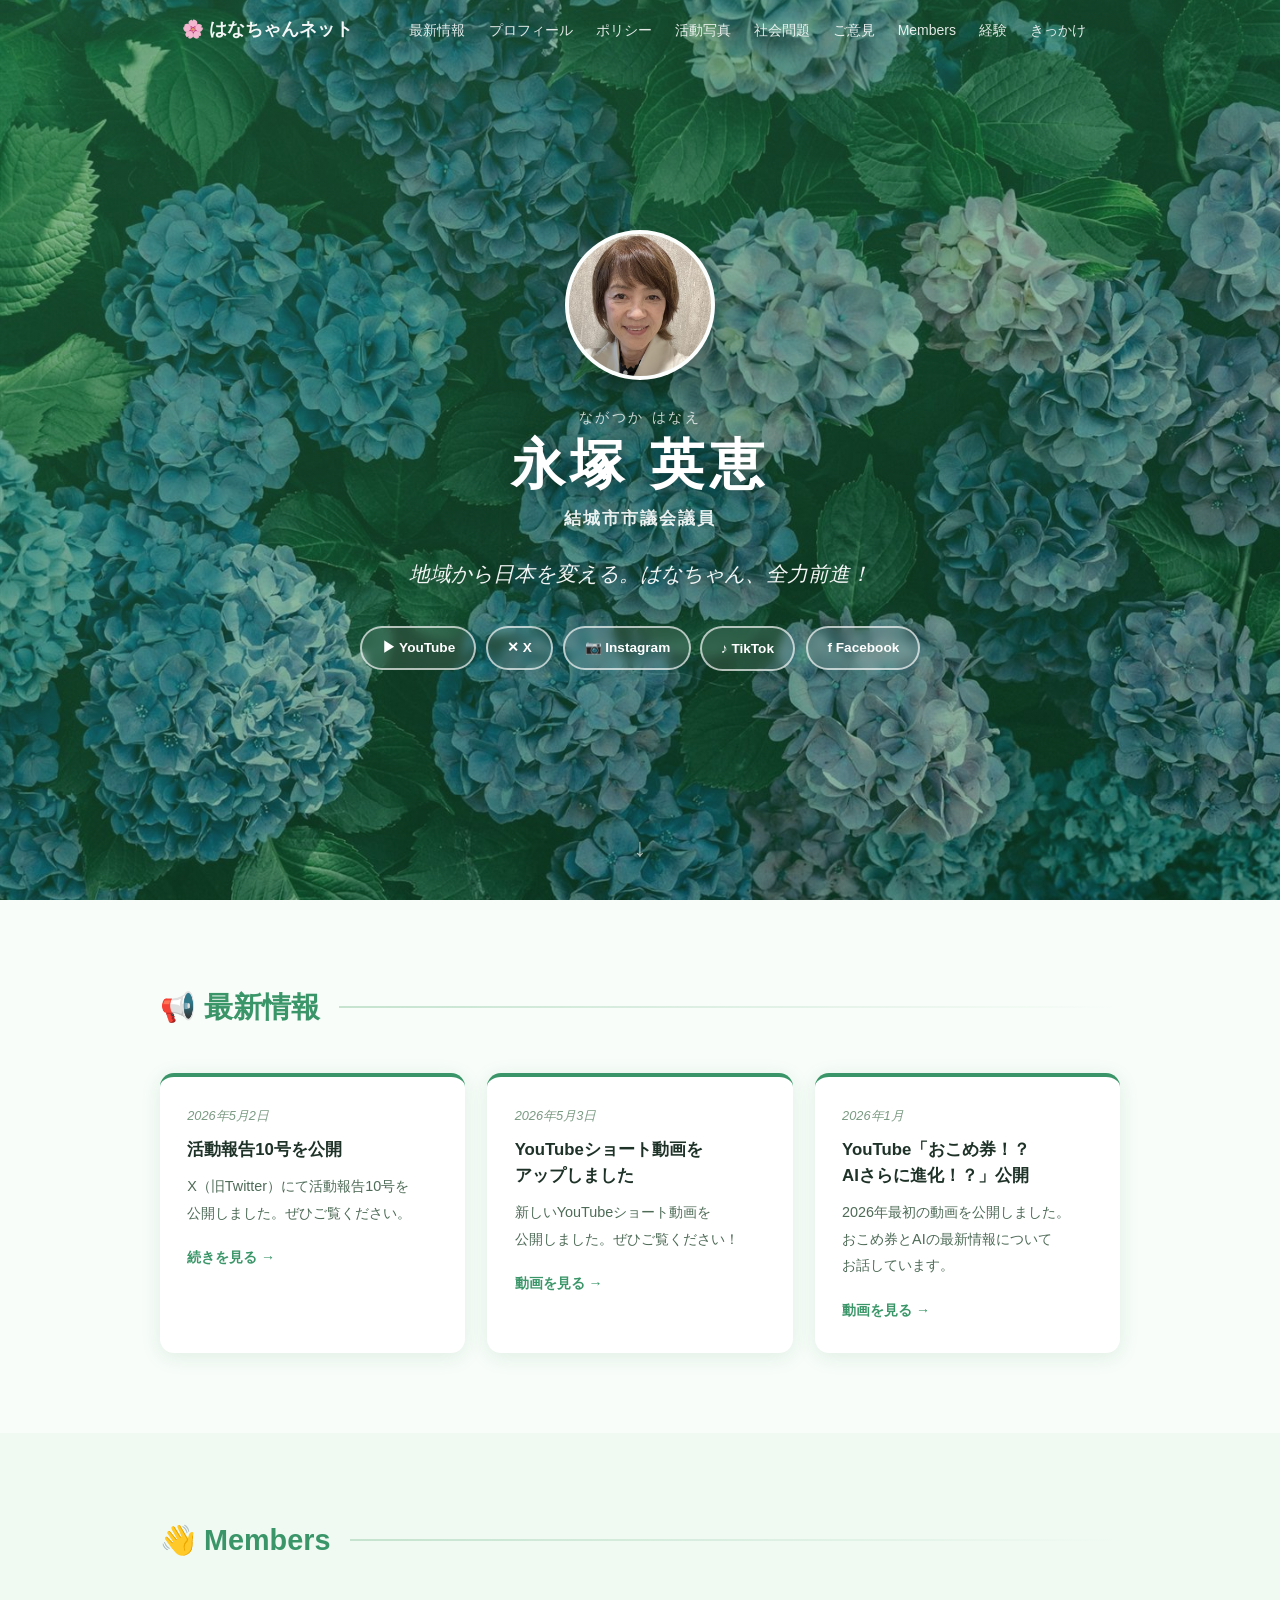
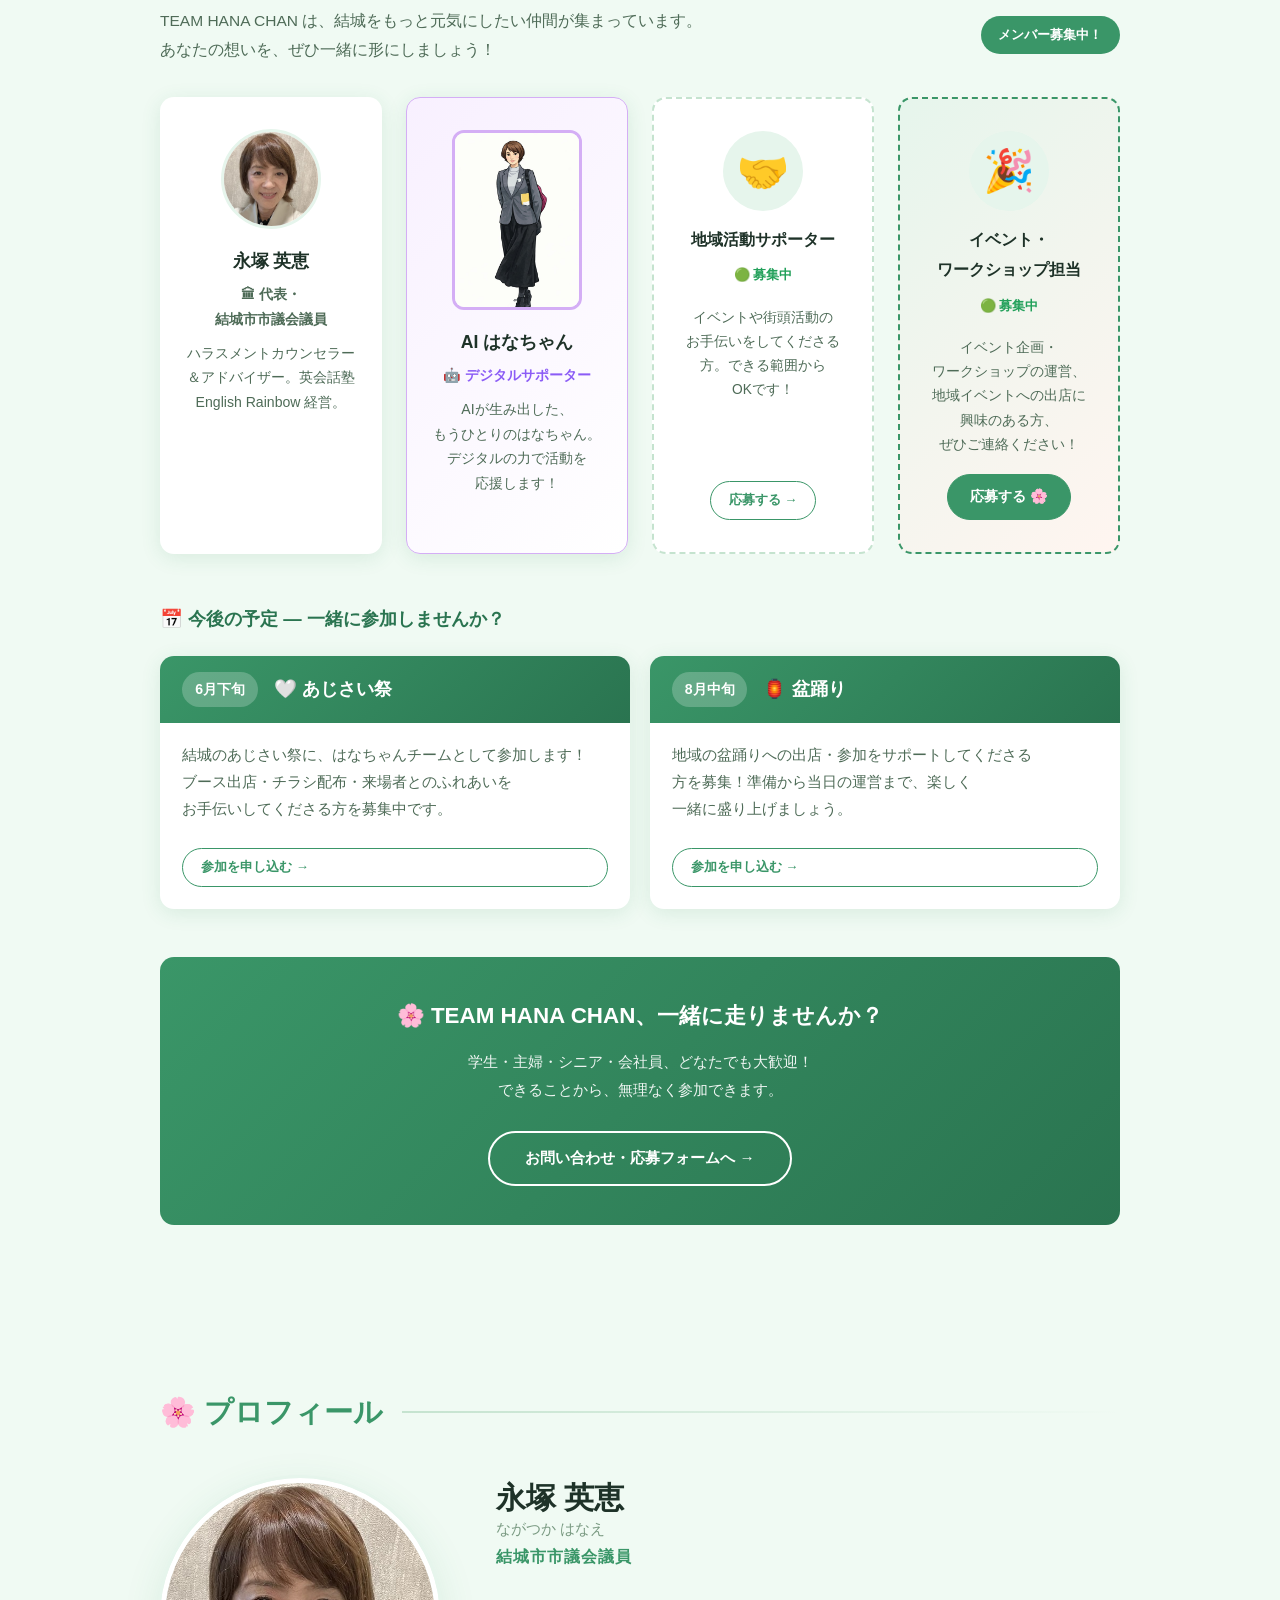
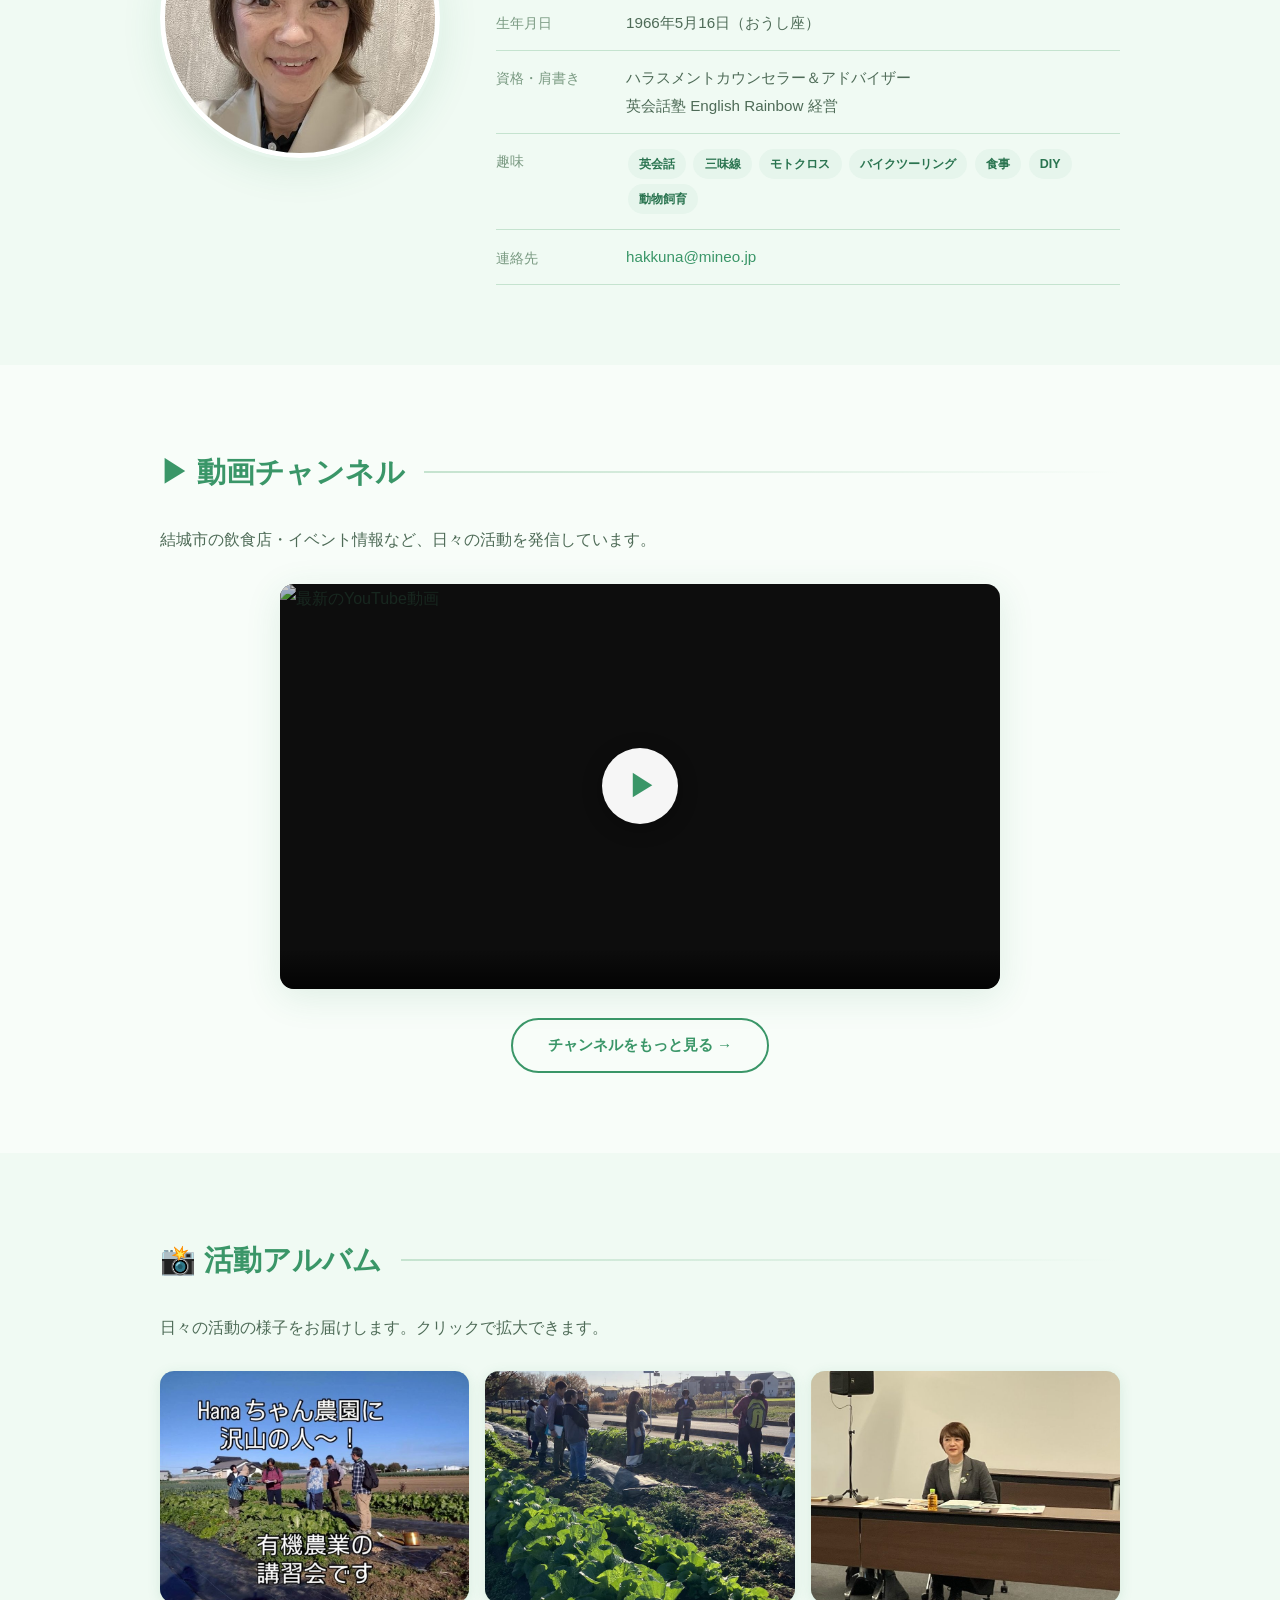
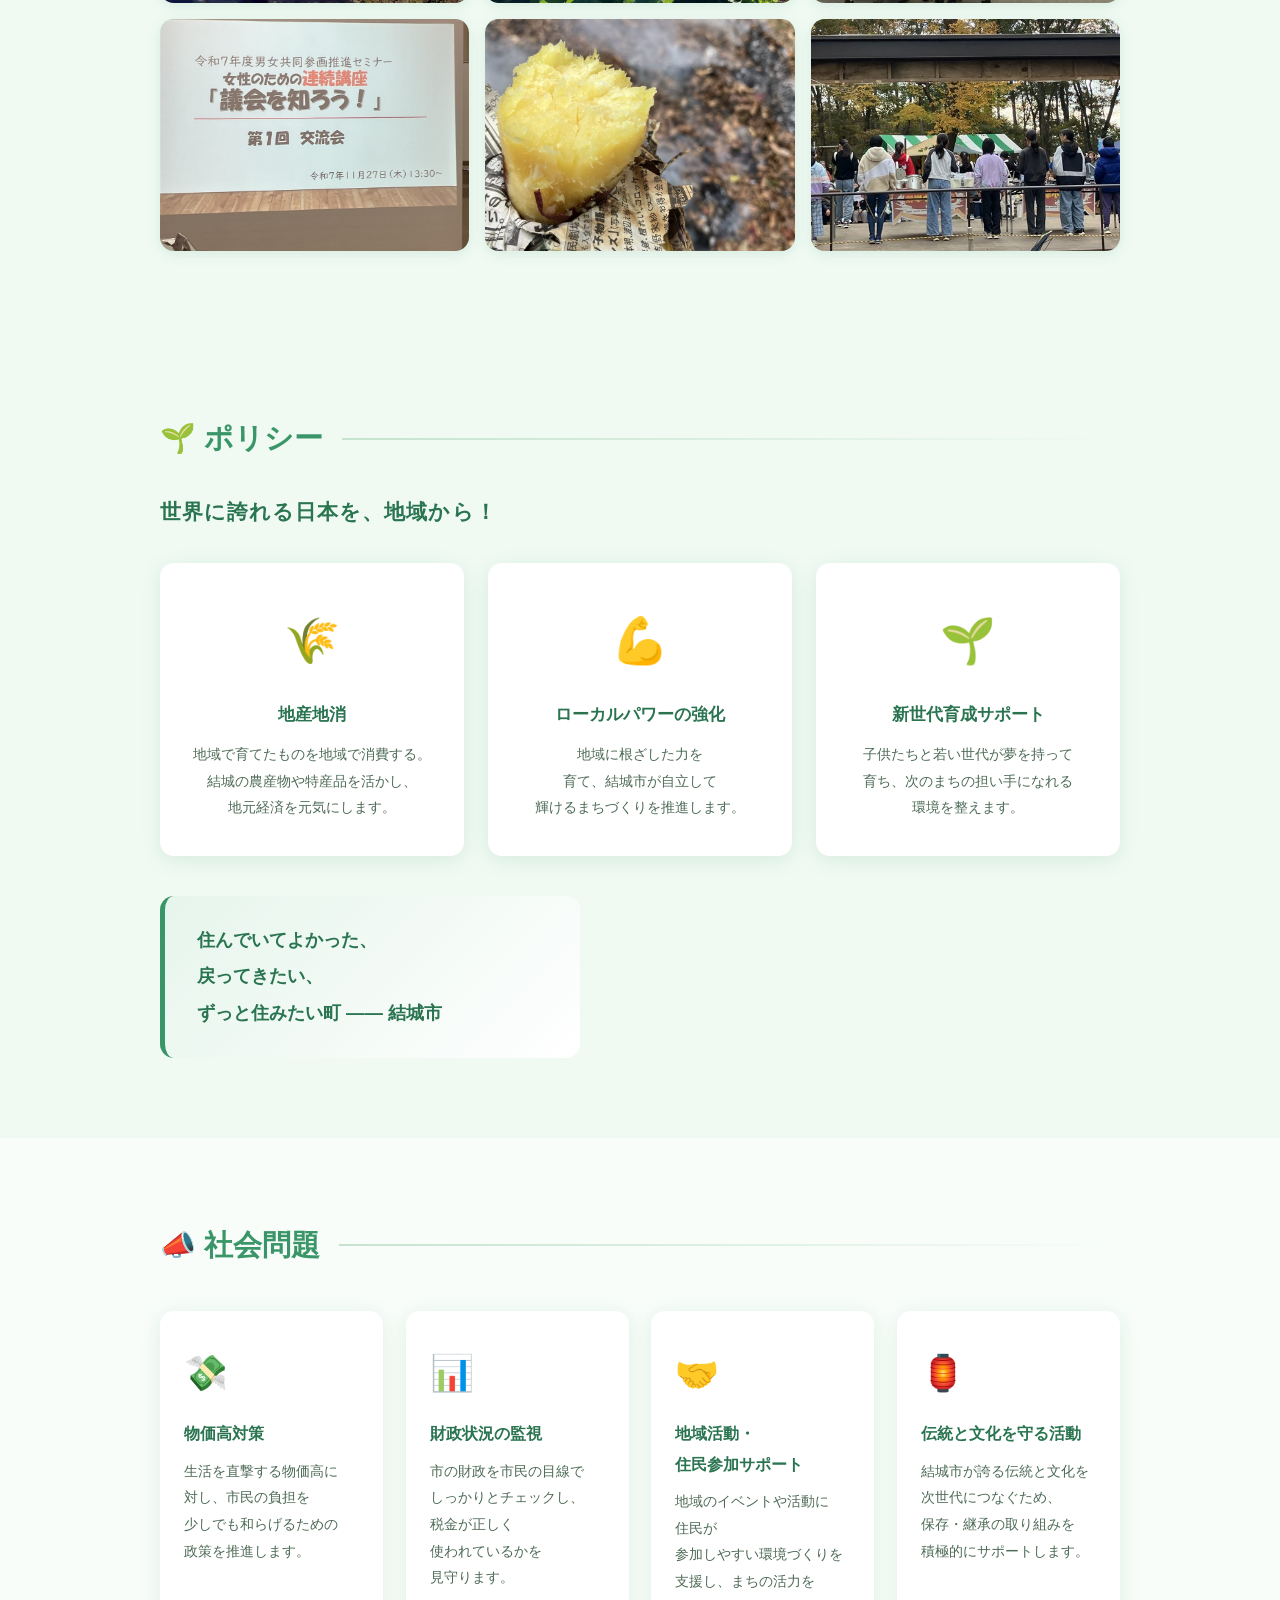
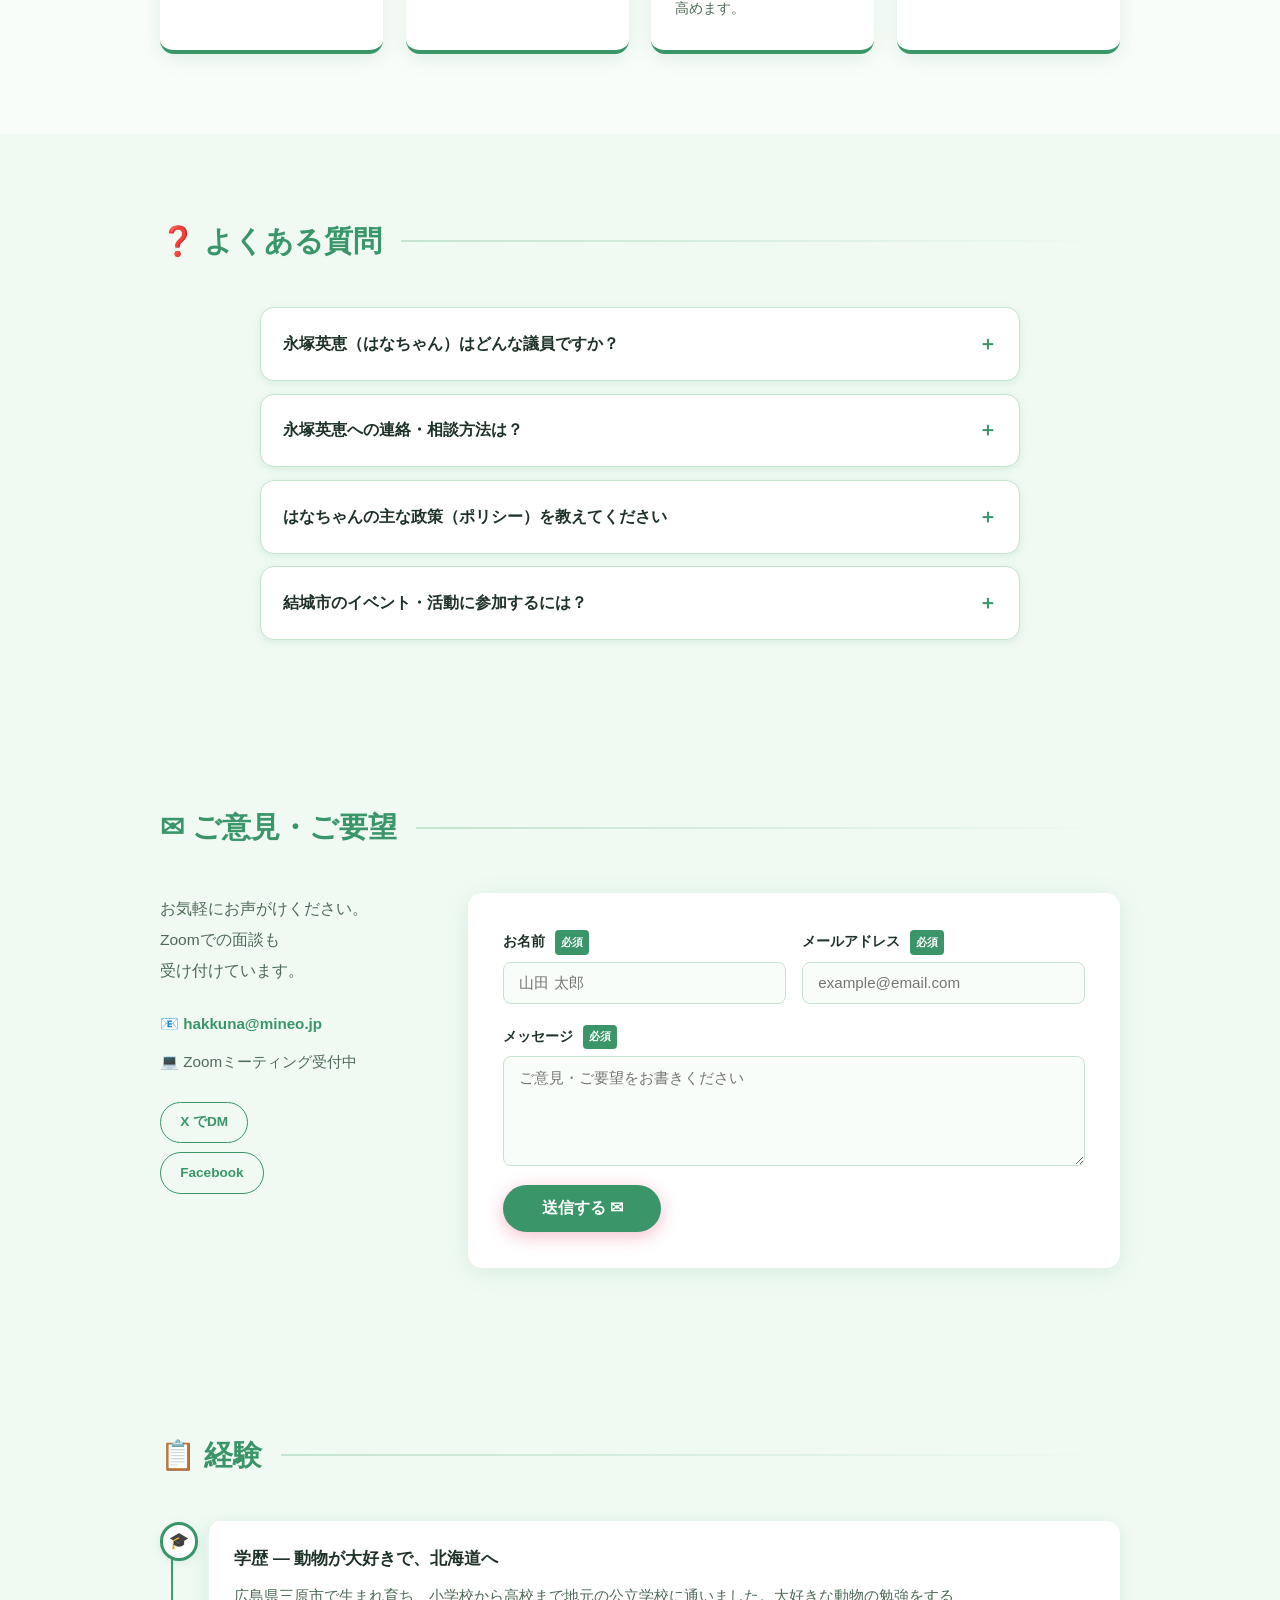
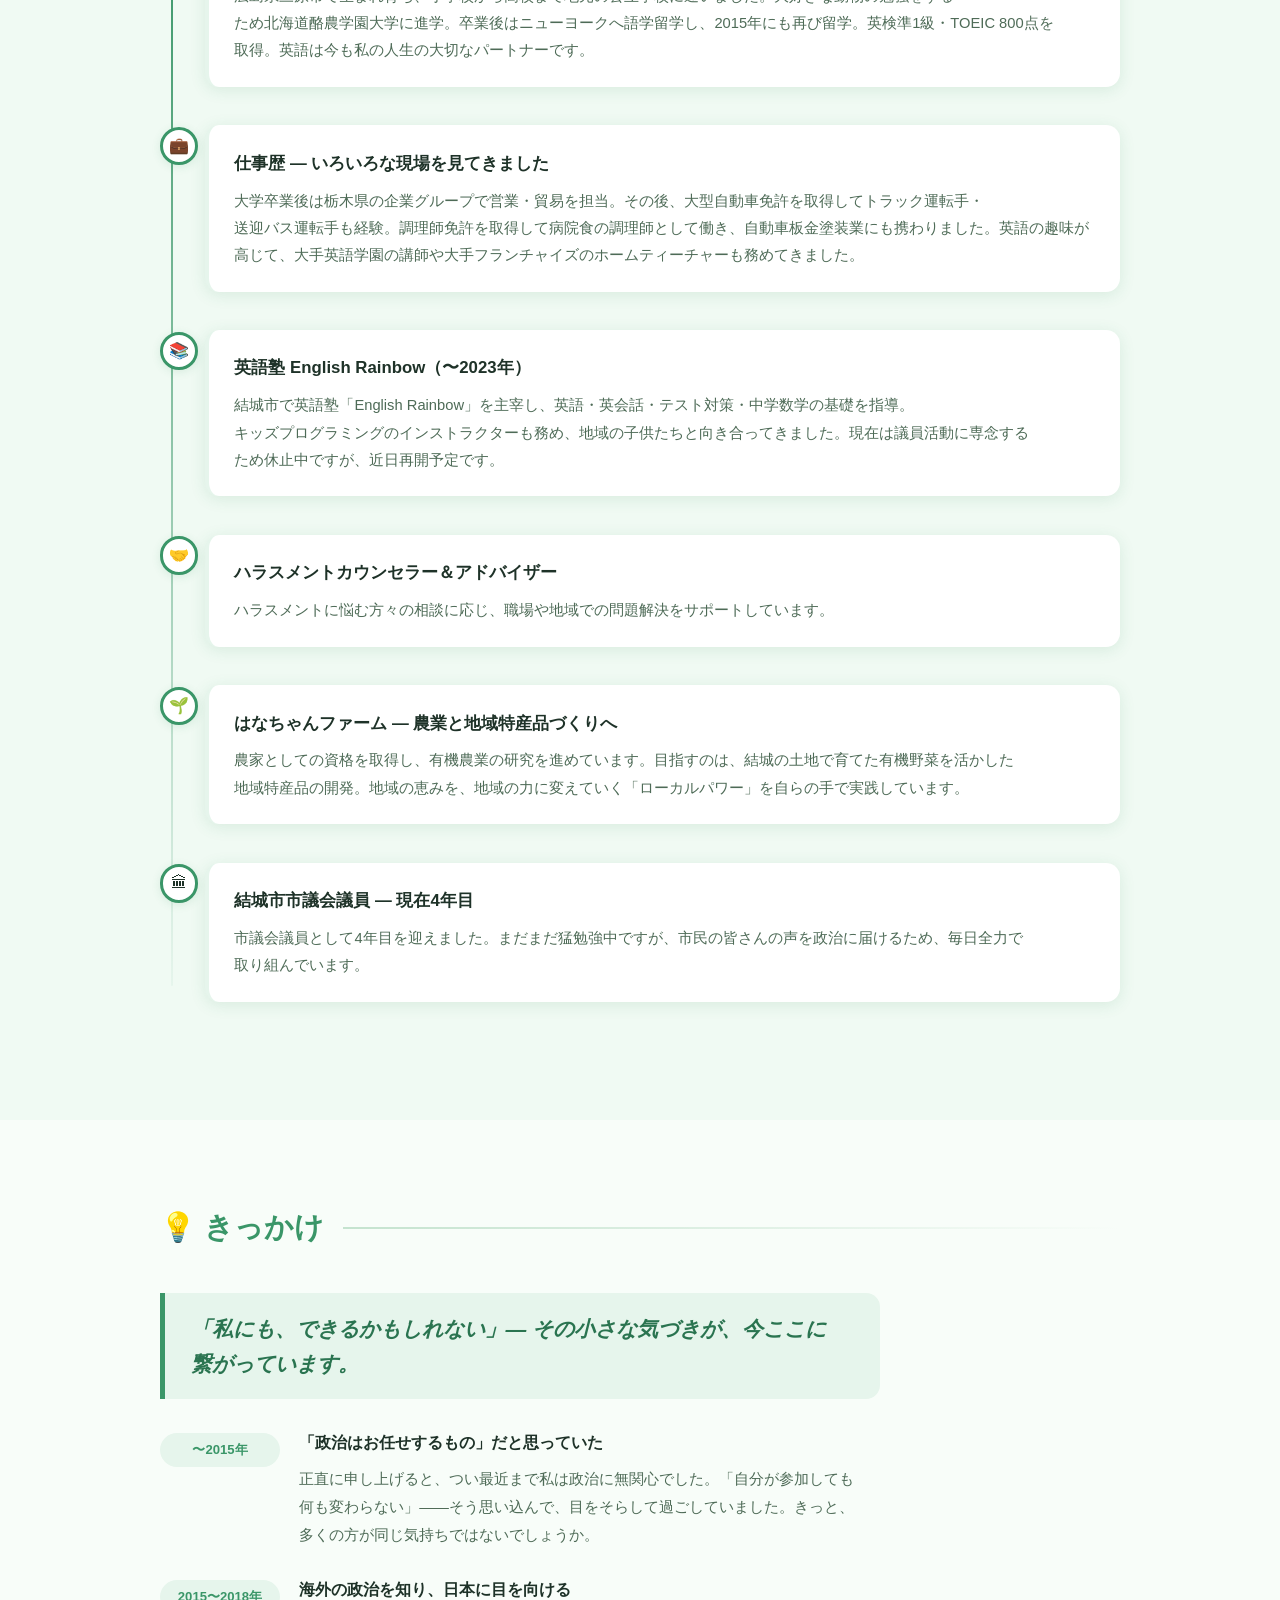
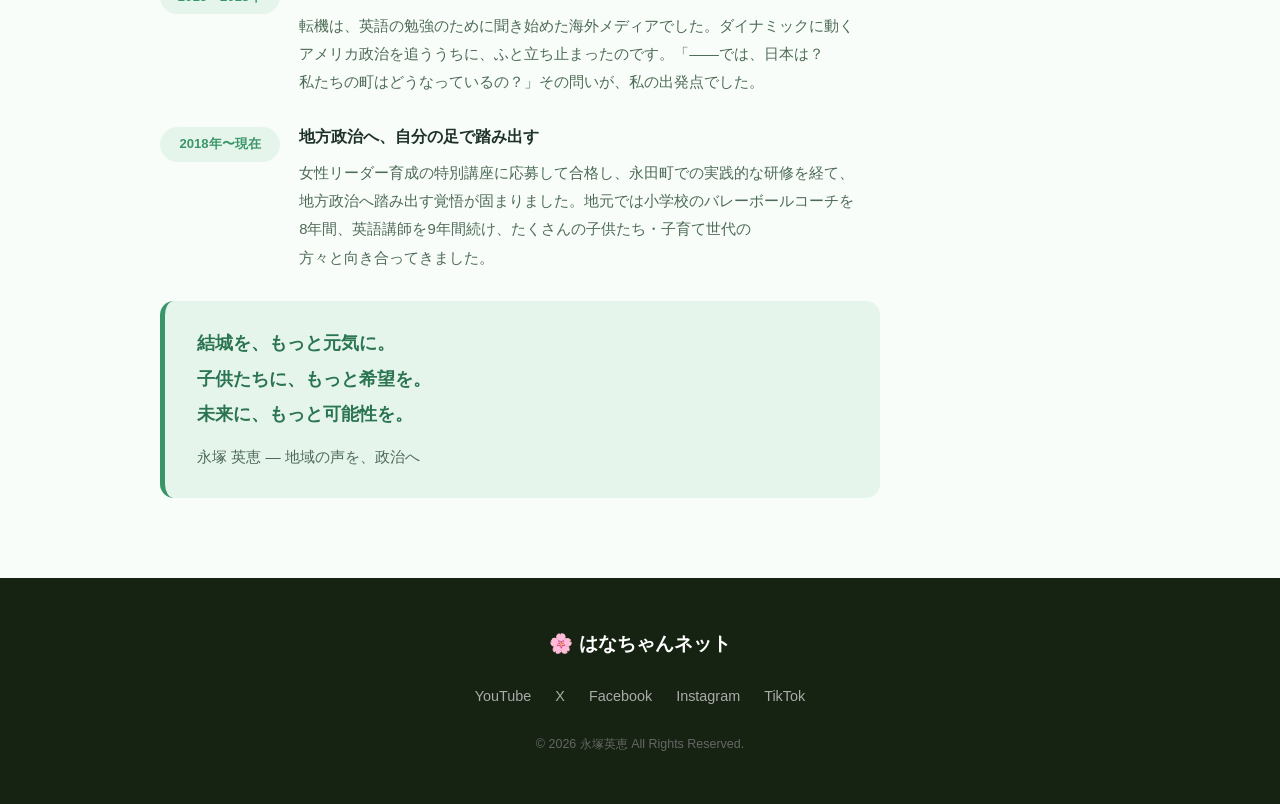
==== index.html @ 19e8f0dd "Update index.html" ====
<!DOCTYPE html>
<html lang="ja">
<head>
  <meta charset="UTF-8">
  <meta name="viewport" content="width=device-width, initial-scale=1.0">
  <title>永塚英恵（はなちゃん）｜結城市市議会議員 公式サイト</title>
  <meta name="description" content="結城市市議会議員 永塚英恵（ながつか はなえ）の公式サイト。地域から日本を変えるため、結城市の農業・教育・まちづくりに全力で取り組んでいます。">
  <meta name="keywords" content="永塚英恵,ながつか はなえ,はなちゃん,結城市,市議会議員,結城市議会,結城市議員,茨城県結城市,まちづくり,地産地消,結城市政治,結城市選挙,英会話塾,有機農業">
  <link rel="canonical" href="https://hanachan.net/">

  <!-- 地域SEO（Googleに「結城市のサイト」と位置情報で伝える） -->
  <meta name="geo.region" content="JP-08">
  <meta name="geo.placename" content="茨城県結城市">
  <meta name="geo.position" content="36.2810;139.9879">
  <meta name="ICBM" content="36.2810, 139.9879">

  <!-- OGP（SNSシェア時の表示） -->
  <meta property="og:type"        content="website">
  <meta property="og:url"         content="https://hanachan.net/">
  <meta property="og:title"       content="永塚英恵（はなちゃん）｜結城市市議会議員 公式サイト">
  <meta property="og:description" content="結城市市議会議員 永塚英恵（ながつか はなえ）の公式サイト。地域から日本を変えるため、結城市の農業・教育・まちづくりに全力で取り組んでいます。">
  <meta property="og:image"       content="https://hanachan.net/images/profile.jpg">
  <meta property="og:locale"      content="ja_JP">
  <meta property="og:site_name"   content="はなちゃんネット">

  <!-- Twitter Card -->
  <meta name="twitter:card"        content="summary_large_image">
  <meta name="twitter:site"        content="@hanafxr">
  <meta name="twitter:creator"     content="@hanafxr">
  <meta name="twitter:title"       content="永塚英恵（はなちゃん）｜結城市市議会議員 公式サイト">
  <meta name="twitter:description" content="結城市市議会議員 永塚英恵（ながつか はなえ）の公式サイト。地域から日本を変えるため、結城市の農業・教育・まちづくりに全力で取り組んでいます。">
  <meta name="twitter:image"       content="https://hanachan.net/images/profile.jpg">

  <!-- 構造化データ（Googleに「結城市の政治家」と伝える） -->
  <script type="application/ld+json">
  {
    "@context": "https://schema.org",
    "@type": "Person",
    "name": "永塚英恵",
    "alternateName": "はなちゃん",
    "jobTitle": "結城市市議会議員",
    "description": "結城市市議会議員。地産地消・ローカルパワー強化・新世代育成を掲げ、結城市のまちづくりに取り組む。",
    "url": "https://hanachan.net/",
    "image": "https://hanachan.net/images/profile.jpg",
    "email": "hakkuna@mineo.jp",
    "address": {
      "@type": "PostalAddress",
      "addressLocality": "結城市",
      "addressRegion": "茨城県",
      "addressCountry": "JP"
    },
    "sameAs": [
      "https://www.youtube.com/@hakkynachannel2894",
      "https://x.com/hanafxr",
      "https://www.instagram.com/hakkyna/",
      "https://www.facebook.com/hanafxr/",
      "https://www.tiktok.com/@hakkyna"
    ]
  }
  </script>

  <!-- FAQ構造化データ（Google検索にQ&Aを直接表示させるリッチリザルト） -->
  <script type="application/ld+json">
  {
    "@context": "https://schema.org",
    "@type": "FAQPage",
    "mainEntity": [
      {
        "@type": "Question",
        "name": "永塚英恵（はなちゃん）はどんな議員ですか？",
        "acceptedAnswer": {
          "@type": "Answer",
          "text": "永塚英恵（ながつか はなえ）は茨城県結城市の市議会議員です。地産地消・ローカルパワーの強化・新世代育成を掲げ、結城市のまちづくりに全力で取り組んでいます。英語塾経営、ハラスメントカウンセラー、有機農業など幅広い経験を持ちます。"
        }
      },
      {
        "@type": "Question",
        "name": "結城市議会議員 永塚英恵への連絡・相談方法は？",
        "acceptedAnswer": {
          "@type": "Answer",
          "text": "メール（hakkuna@mineo.jp）、X（旧Twitter）のDM（@hanafxr）、Facebookからご連絡いただけます。Zoomでの面談も受け付けています。サイトのご意見・ご要望フォームからもお気軽にどうぞ。"
        }
      },
      {
        "@type": "Question",
        "name": "はなちゃんの主な政策（ポリシー）を教えてください",
        "acceptedAnswer": {
          "@type": "Answer",
          "text": "結城市を「住んでいてよかった、戻ってきたい、ずっと住みたい町」にするため、3つの柱で活動しています。①地産地消：結城の農産物・特産品を活かした地元経済の活性化　②ローカルパワーの強化：地域に根ざした自立したまちづくり　③新世代育成サポート：子供・若者が夢を持てる環境づくり"
        }
      },
      {
        "@type": "Question",
        "name": "結城市のイベント・活動に参加するには？",
        "acceptedAnswer": {
          "@type": "Answer",
          "text": "TEAM HANA CHANではメンバーを募集中です。6月下旬のあじさい祭、8月中旬の盆踊りへの参加サポートをしてくださる方を歓迎しています。学生・主婦・シニア・会社員、どなたでも大歓迎です。サイトのお問い合わせフォームからご応募ください。"
        }
      }
    ]
  }
  </script>

  <link rel="stylesheet" href="style.css">
  <script async src="https://www.googletagmanager.com/gtag/js?id=G-E27TSB1C4W"></script>
  <script>
    window.dataLayer = window.dataLayer || [];
    function gtag(){dataLayer.push(arguments);}
    gtag('js', new Date());
    gtag('config', 'G-E27TSB1C4W');
  </script>
</head>
<body>


  <!-- ========================================
       ナビゲーション
       ======================================== -->
  <header id="header">
    <nav class="nav">
      <a href="#top" class="nav-logo">&#x1F338; はなちゃんネット</a>

      <button class="nav-toggle" onclick="toggleMenu()" aria-label="メニュー">
        <span></span><span></span><span></span>
      </button>

      <ul class="nav-menu" id="navMenu">
        <li><a href="#news"       onclick="closeMenu()">最新情報</a></li>
        <li><a href="#profile"    onclick="closeMenu()">プロフィール</a></li>
        <li><a href="#policy"     onclick="closeMenu()">ポリシー</a></li>
        <li><a href="#gallery"    onclick="closeMenu()">活動写真</a></li>
        <li><a href="#issues"     onclick="closeMenu()">社会問題</a></li>
      
        <li><a href="#contact"    onclick="closeMenu()">ご意見</a></li>
        <li><a href="#members"    onclick="closeMenu()">Members</a></li>
        <li><a href="#experience" onclick="closeMenu()">経験</a></li>
        <li><a href="#motivation" onclick="closeMenu()">きっかけ</a></li>
      </ul>
    </nav>
  </header>


  <!-- ========================================
       ヒーローセクション（一番上の大きなエリア）

       【背景写真の入れ方】
       images/hero-bg.jpg というファイル名で保存してください。
       写真がない場合はピンクのグラデーションが表示されます。
       ======================================== -->
  <section class="hero" id="top">
    <div class="hero-overlay"></div>
<div class="hero-content">

      <!-- プロフィール写真（images/profile.jpg） -->
      <img src="images/profile.jpg" alt="永塚英恵" class="hero-avatar" width="150" height="150">

      <p class="hero-yomi">ながつか はなえ</p>
      <h1 class="hero-name">永塚 英恵</h1>
      <p class="hero-title">結城市市議会議員</p>

      <!-- キャッチコピー（自由に変更してください） -->
      <p class="hero-catch">地域から日本を変える。はなちゃん、全力前進！</p>

      <!-- SNSリンク（hrefのURLをご自身のものに変えてください） -->
      <div class="hero-sns">
        <a href="https://www.youtube.com/@hakkynachannel2894" target="_blank" rel="noopener" class="sns-pill">&#x25B6; YouTube</a>
        <a href="https://x.com/hanafxr" target="_blank" rel="noopener" class="sns-pill">&#x2715; X</a>
        <a href="https://www.instagram.com/hakkyna/" target="_blank" rel="noopener" class="sns-pill">&#x1F4F7; Instagram</a>
        <a href="https://www.tiktok.com/@hakkyna" target="_blank" rel="noopener" class="sns-pill">&#x266A; TikTok</a>
        <a href="https://www.facebook.com/hanafxr/" target="_blank" rel="noopener" class="sns-pill">f Facebook</a>
      </div>
    </div>

    <!-- 下へスクロールの矢印 -->
    <a href="#news" class="hero-scroll-arrow" aria-label="下へスクロール">&#x2193;</a>
  </section>


  <!-- ========================================
       最新情報セクション

       【新しいお知らせの追加方法】
       下の <article class="news-card"> ブロックをコピーして
       一番上に貼り付け、日付・タイトル・内容を変更してください。
       ======================================== -->
  <section id="news" class="section">
    <div class="container">
      <h2 class="section-title fade-up">&#x1F4E2; 最新情報</h2>
      <div class="news-grid">

        <article class="news-card fade-up">
          <time class="news-date">2026年5月2日</time>
          <h3 class="news-heading">活動報告10号を公開</h3>
          <p class="news-body">X（旧Twitter）にて活動報告10号を公開しました。ぜひご覧ください。</p>
          <a href="https://x.com/hanafxr" target="_blank" rel="noopener" class="news-link">続きを見る &#x2192;</a>
        </article>

        <article class="news-card fade-up">
          <time class="news-date">2026年5月3日</time>
          <h3 class="news-heading">YouTubeショート動画をアップしました</h3>
          <p class="news-body">新しいYouTubeショート動画を公開しました。ぜひご覧ください！</p>
          <a href="https://www.youtube.com/shorts/GWT_ASBV-pw" target="_blank" rel="noopener" class="news-link">動画を見る &#x2192;</a>
        </article>

        <article class="news-card fade-up">
          <time class="news-date">2026年1月</time>
          <h3 class="news-heading">YouTube「おこめ券！？　AIさらに進化！？」公開</h3>
          <p class="news-body">2026年最初の動画を公開しました。おこめ券とAIの最新情報についてお話しています。</p>
          <a href="https://www.youtube.com/watch?v=190F5z62yTE&t=30s" target="_blank" rel="noopener" class="news-link">動画を見る &#x2192;</a>
        </article>

      </div>
    </div>
  </section>


  <!-- ========================================
       Membersセクション
       ======================================== -->
  <section id="members" class="section section-alt">
    <div class="container">
      <h2 class="section-title fade-up">&#x1F44B; Members</h2>

      <div class="members-lead fade-up">
        <p class="members-lead-text">TEAM HANA CHAN は、結城をもっと元気にしたい仲間が集まっています。<br>あなたの想いを、ぜひ一緒に形にしましょう！</p>
        <span class="members-badge">メンバー募集中！</span>
      </div>

      <!-- メンバーグリッド -->
      <div class="card-grid members-grid" style="margin-top:2rem;">

        <div class="member-card fade-up">
          <img src="images/profile.jpg" alt="永塚英恵" width="120" height="120" loading="lazy">
          <h3>永塚 英恵</h3>
          <p class="member-role">&#x1F3DB; 代表・結城市市議会議員</p>
          <p>ハラスメントカウンセラー＆アドバイザー。英会話塾 English Rainbow 経営。</p>
        </div>

        <div class="member-card fade-up member-ai">
          <img src="images/hero-bg2.jpg" alt="AIはなちゃん" width="130" height="180" loading="lazy">
          <h3>AI はなちゃん</h3>
          <p class="member-role">&#x1F916; デジタルサポーター</p>
          <p>AIが生み出した、もうひとりのはなちゃん。デジタルの力で活動を応援します！</p>
        </div>

        <div class="member-card-open fade-up">
          <div class="member-open-avatar">&#x1F91D;</div>
          <h3>地域活動サポーター</h3>
          <p class="member-role recruit-label">&#x1F7E2; 募集中</p>
          <p>イベントや街頭活動のお手伝いをしてくださる方。できる範囲からOKです！</p>
          <a href="#contact" class="recruit-btn">応募する &#x2192;</a>
        </div>

        <div class="member-card-open fade-up member-open-you">
          <div class="member-open-avatar">&#x1F389;</div>
          <h3>イベント・ワークショップ担当</h3>
          <p class="member-role recruit-label">&#x1F7E2; 募集中</p>
          <p>イベント企画・ワークショップの運営、地域イベントへの出店に興味のある方、ぜひご連絡ください！</p>
          <a href="#contact" class="recruit-btn recruit-btn-main">応募する &#x1F338;</a>
        </div>

      </div>

      <!-- 今後の予定・参加者募集 -->
      <div class="event-recruit-wrap fade-up">
        <h3 class="event-recruit-heading">&#x1F4C5; 今後の予定 ― 一緒に参加しませんか？</h3>
        <div class="event-recruit-grid">

          <div class="event-recruit-card">
            <div class="event-recruit-date">
              <span class="event-month">6月下旬</span>
              <span class="event-name">&#x1F90D; あじさい祭</span>
            </div>
            <div class="event-recruit-body">
              <p>結城のあじさい祭に、はなちゃんチームとして参加します！ブース出店・チラシ配布・来場者とのふれあいをお手伝いしてくださる方を募集中です。</p>
              <a href="#contact" class="recruit-btn">参加を申し込む &#x2192;</a>
            </div>
          </div>

          <div class="event-recruit-card">
            <div class="event-recruit-date">
              <span class="event-month">8月中旬</span>
              <span class="event-name">&#x1F3EE; 盆踊り</span>
            </div>
            <div class="event-recruit-body">
              <p>地域の盆踊りへの出店・参加をサポートしてくださる方を募集！準備から当日の運営まで、楽しく一緒に盛り上げましょう。</p>
              <a href="#contact" class="recruit-btn">参加を申し込む &#x2192;</a>
            </div>
          </div>

        </div>
      </div>

      <!-- 募集バナー -->
      <div class="recruit-banner fade-up">
        <p class="recruit-banner-text">&#x1F338; TEAM HANA CHAN、一緒に走りませんか？</p>
        <p class="recruit-banner-sub">学生・主婦・シニア・会社員、どなたでも大歓迎！<br>できることから、無理なく参加できます。</p>
        <a href="#contact" class="btn-outline">お問い合わせ・応募フォームへ &#x2192;</a>
      </div>

    </div>
  </section>


  <!-- ========================================
       プロフィールセクション
       ======================================== -->
  <section id="profile" class="section section-alt">
    <div class="container">
      <h2 class="section-title fade-up">&#x1F338; プロフィール</h2>
      <div class="profile-layout">

        <!-- プロフィール写真 -->
        <div class="profile-photo-wrap fade-up">
          <img src="images/profile.jpg" alt="永塚英恵" class="profile-img" width="280" height="280" loading="lazy">
        </div>

        <!-- プロフィール情報（変更できます） -->
        <div class="profile-bio fade-up">
          <h3 class="profile-name">
            永塚 英恵
            <span class="profile-kana">ながつか はなえ</span>
          </h3>
          <p class="profile-post">結城市市議会議員</p>

          <table class="profile-table">
            <tr>
              <th>生年月日</th>
              <td>1966年5月16日（おうし座）</td>
            </tr>
            <tr>
              <th>資格・肩書き</th>
              <td>
                ハラスメントカウンセラー＆アドバイザー<br>
                英会話塾 English Rainbow 経営
              </td>
            </tr>
            <tr>
              <th>趣味</th>
              <td>
                <!-- 趣味タグ（追加・削除できます） -->
                <span class="tag">英会話</span>
                <span class="tag">三味線</span>
                <span class="tag">モトクロス</span>
                <span class="tag">バイクツーリング</span>
                <span class="tag">食事</span>
                <span class="tag">DIY</span>
                <span class="tag">動物飼育</span>
              </td>
            </tr>
            <tr>
              <th>連絡先</th>
              <td><a href="mailto:hakkuna@mineo.jp">hakkuna@mineo.jp</a></td>
            </tr>
          </table>
        </div>

      </div>
    </div>
  </section>


  <!-- ========================================
       YouTube動画セクション

       【動画を変えたい場合】
       「190F5z62yTE」の部分をYouTube動画IDに書き換えてください。
       （YouTubeのURLの ?v= の後ろの文字列です）
       ======================================== -->
  <section id="youtube" class="section">
    <div class="container">
      <h2 class="section-title fade-up">&#x25B6; 動画チャンネル</h2>
      <p class="section-lead fade-up">結城市の飲食店・イベント情報など、日々の活動を発信しています。</p>

      <!-- Netlify公開後は最新動画が自動で表示されます -->
      <div class="video-wrap fade-up">
        <div class="video-thumb" id="ytPlayer" onclick="playLatestVideo()" role="button" tabindex="0" aria-label="最新動画を再生する">
          <img
            id="ytThumbnail"
            src="https://img.youtube.com/vi/190F5z62yTE/hqdefault.jpg"
            alt="最新のYouTube動画"
            width="640" height="360"
            loading="lazy"
          >
          <div class="video-play-overlay">
            <div class="play-btn-circle">&#x25B6;</div>
          </div>
          <div class="video-latest-title" id="ytVideoTitle"></div>
        </div>
      </div>

      <div class="text-center fade-up" style="margin-top:1.8rem;">
        <a href="https://www.youtube.com/@hakkynachannel2894" target="_blank" rel="noopener" class="btn-outline">
          チャンネルをもっと見る &#x2192;
        </a>
      </div>
    </div>
  </section>


  <!-- ========================================
       活動アルバムセクション

       【写真の追加方法】
       1. images/gallery/ フォルダに写真を入れる
       2. 下の <div class="gallery-item"> をコピーして
          src="images/gallery/ファイル名.jpg" を変更する
       3. alt="説明文" に写真の内容を書く
       ======================================== -->
  <section id="gallery" class="section section-alt">
    <div class="container">
      <h2 class="section-title fade-up">&#x1F4F8; 活動アルバム</h2>
      <p class="section-lead fade-up">日々の活動の様子をお届けします。クリックで拡大できます。</p>

      <div class="gallery-grid" id="galleryGrid">

        <!-- ▼ 写真を追加する場合はこのブロックをコピーしてください ▼
             href="..." にリンク先URLを入れてください。リンクなしの場合は href="#" のままでOKです -->
        <a href="https://www.instagram.com/agrirainbow87/?hl=ja" target="_blank" rel="noopener" class="gallery-item fade-up">
          <img src="images/gallery/photo1.jpg" alt="有機農業実践講習会" loading="lazy">
          <div class="gallery-caption">有機農業実践講習会</div>
        </a>

        <a href="https://www.instagram.com/agrirainbow87/?hl=ja" target="_blank" rel="noopener" class="gallery-item fade-up">
          <img src="images/gallery/photo2.jpg" alt="有機白菜の中での講習" loading="lazy">
          <div class="gallery-caption">有機白菜の中での講習</div>
        </a>

        <a href="https://www.tiktok.com/@hakkyna?_t=8YKvqJxHCEb&_r=1" target="_blank" rel="noopener" class="gallery-item fade-up">
          <img src="images/gallery/photo3.jpg" alt="議員活動" loading="lazy">
          <div class="gallery-caption">議員活動</div>
        </a>

        <a href="https://www.instagram.com/hanaenagatsuka/" target="_blank" rel="noopener" class="gallery-item fade-up">
          <img src="images/gallery/photo4.jpg" alt="女性議員と市民の交流" loading="lazy">
          <div class="gallery-caption">女性議員と市民の交流</div>
        </a>

        <a href="https://www.instagram.com/yukisatoyamanokai/?hl=ja" target="_blank" rel="noopener" class="gallery-item fade-up">
          <img src="images/gallery/photo5.jpg" alt="里山活動でお芋を焼く" loading="lazy">
          <div class="gallery-caption">里山活動でお芋を焼く</div>
        </a>

        <a href="https://www.instagram.com/yuki_city_official/?hl=ja" target="_blank" rel="noopener" class="gallery-item fade-up">
          <img src="images/gallery/photo6.jpg" alt="健康の森音楽祭" loading="lazy">
          <div class="gallery-caption">健康の森音楽祭</div>
        </a>
        <!-- ▲ ここまでコピー ▲ -->

      </div>
    </div>
  </section>

  <!-- ライトボックス（クリックで拡大表示） -->
  <div id="lightbox" class="lightbox" onclick="closeLightbox(event)">
    <button class="lb-close" onclick="closeLightbox(event)" aria-label="閉じる">&#x2715;</button>
    <button class="lb-prev"  onclick="lbNav(-1, event)"    aria-label="前の写真">&#x276E;</button>
    <div class="lb-inner">
      <img id="lbImg" src="" alt="">
      <p id="lbCaption" class="lb-caption"></p>
    </div>
    <button class="lb-next"  onclick="lbNav(1, event)"     aria-label="次の写真">&#x276F;</button>
  </div>


  <!-- ========================================
       ポリシーセクション
       ======================================== -->
  <section id="policy" class="section section-alt">
    <div class="container">
      <h2 class="section-title fade-up">&#x1F331; ポリシー</h2>
      <p class="policy-lead fade-up">世界に誇れる日本を、地域から！</p>

      <div class="policy-grid">

        <div class="policy-card fade-up">
          <div class="policy-icon">&#x1F33E;</div>
          <h3>地産地消</h3>
          <p>地域で育てたものを地域で消費する。結城の農産物や特産品を活かし、地元経済を元気にします。</p>
        </div>

        <div class="policy-card fade-up">
          <div class="policy-icon">&#x1F4AA;</div>
          <h3>ローカルパワーの強化</h3>
          <p>地域に根ざした力を育て、結城市が自立して輝けるまちづくりを推進します。</p>
        </div>

        <div class="policy-card fade-up">
          <div class="policy-icon">&#x1F331;</div>
          <h3>新世代育成サポート</h3>
          <p>子供たちと若い世代が夢を持って育ち、次のまちの担い手になれる環境を整えます。</p>
        </div>

      </div>

      <div class="policy-tagline fade-up">
        <p>住んでいてよかった、</p>
        <p>戻ってきたい、</p>
        <p>ずっと住みたい町 ―― 結城市</p>
      </div>
    </div>
  </section>


  <!-- ========================================
       社会問題セクション
       ======================================== -->
  <section id="issues" class="section">
    <div class="container">
      <h2 class="section-title fade-up">&#x1F4E3; 社会問題</h2>
      <div class="issues-grid">

        <div class="issue-card fade-up">
          <div class="issue-icon">&#x1F4B8;</div>
          <h3>物価高対策</h3>
          <p>生活を直撃する物価高に対し、市民の負担を少しでも和らげるための政策を推進します。</p>
        </div>

        <div class="issue-card fade-up">
          <div class="issue-icon">&#x1F4CA;</div>
          <h3>財政状況の監視</h3>
          <p>市の財政を市民の目線でしっかりとチェックし、税金が正しく使われているかを見守ります。</p>
        </div>

        <div class="issue-card fade-up">
          <div class="issue-icon">&#x1F91D;</div>
          <h3>地域活動・住民参加サポート</h3>
          <p>地域のイベントや活動に住民が参加しやすい環境づくりを支援し、まちの活力を高めます。</p>
        </div>

        <div class="issue-card fade-up">
          <div class="issue-icon">&#x1F3EE;</div>
          <h3>伝統と文化を守る活動</h3>
          <p>結城市が誇る伝統と文化を次世代につなぐため、保存・継承の取り組みを積極的にサポートします。</p>
        </div>

      </div>
    </div>
  </section>


  <!-- ========================================
       よくある質問セクション
       ======================================== -->
  <section id="faq" class="section section-alt">
    <div class="container">
      <h2 class="section-title fade-up">&#x2753; よくある質問</h2>
      <div class="faq-list">

        <details class="faq-item fade-up">
          <summary class="faq-q">永塚英恵（はなちゃん）はどんな議員ですか？</summary>
          <div class="faq-a">
            <p>永塚英恵（ながつか はなえ）は茨城県結城市の市議会議員です。地産地消・ローカルパワーの強化・新世代育成を掲げ、結城市のまちづくりに全力で取り組んでいます。英語塾経営、ハラスメントカウンセラー、有機農業など幅広い経験を持ちます。</p>
          </div>
        </details>

        <details class="faq-item fade-up">
          <summary class="faq-q">永塚英恵への連絡・相談方法は？</summary>
          <div class="faq-a">
            <p>メール（hakkuna@mineo.jp）、X（旧Twitter）のDM（@hanafxr）、Facebookからご連絡いただけます。Zoomでの面談も受け付けています。このページの<a href="#contact">ご意見・ご要望フォーム</a>からもお気軽にどうぞ。</p>
          </div>
        </details>

        <details class="faq-item fade-up">
          <summary class="faq-q">はなちゃんの主な政策（ポリシー）を教えてください</summary>
          <div class="faq-a">
            <p>結城市を「住んでいてよかった、戻ってきたい、ずっと住みたい町」にするため、3つの柱で活動しています。</p>
            <ul class="faq-list-inner">
              <li><strong>地産地消</strong>：結城の農産物・特産品を活かした地元経済の活性化</li>
              <li><strong>ローカルパワーの強化</strong>：地域に根ざした自立したまちづくり</li>
              <li><strong>新世代育成サポート</strong>：子供・若者が夢を持てる環境づくり</li>
            </ul>
          </div>
        </details>

        <details class="faq-item fade-up">
          <summary class="faq-q">結城市のイベント・活動に参加するには？</summary>
          <div class="faq-a">
            <p>TEAM HANA CHANではメンバーを募集中です。6月下旬のあじさい祭、8月中旬の盆踊りへの参加サポートをしてくださる方を歓迎しています。学生・主婦・シニア・会社員、どなたでも大歓迎です。<a href="#contact">お問い合わせフォーム</a>からご応募ください。</p>
          </div>
        </details>

      </div>
    </div>
  </section>


  <!-- ========================================
       ご意見・ご要望セクション（お問い合わせ）
       フォームを送信するとNetlifyが通知メールを送ってくれます
       ======================================== -->
  <section id="contact" class="section section-alt">
    <div class="container">
      <h2 class="section-title fade-up">&#x2709; ご意見・ご要望</h2>
      <div class="contact-layout">

        <!-- 左：連絡先情報 -->
        <div class="contact-info fade-up">
          <p>お気軽にお声がけください。<br>Zoomでの面談も受け付けています。</p>
          <div class="contact-details">
            <p>&#x1F4E7; <a href="mailto:hakkuna@mineo.jp">hakkuna@mineo.jp</a></p>
            <p>&#x1F4BB; Zoomミーティング受付中</p>
          </div>
          <div class="contact-btns">
            <a href="https://x.com/hanafxr" target="_blank" rel="noopener" class="btn-outline-sm">X でDM</a>
            <a href="https://www.facebook.com/hanafxr/" target="_blank" rel="noopener" class="btn-outline-sm">Facebook</a>
          </div>
        </div>

        <!-- 右：送信フォーム -->
        <form name="contact" method="POST" data-netlify="true" netlify-honeypot="bot-field" class="contact-form fade-up">
          <input type="hidden" name="form-name" value="contact">
          <p hidden><input name="bot-field"></p>

          <div class="form-row">
            <div class="form-group">
              <label for="name">お名前 <span class="req">必須</span></label>
              <input type="text" id="name" name="name" required placeholder="山田 太郎">
            </div>
            <div class="form-group">
              <label for="email">メールアドレス <span class="req">必須</span></label>
              <input type="email" id="email" name="email" required placeholder="example@email.com">
            </div>
          </div>
          <div class="form-group">
            <label for="message">メッセージ <span class="req">必須</span></label>
            <textarea id="message" name="message" required rows="5" placeholder="ご意見・ご要望をお書きください"></textarea>
          </div>
          <button type="submit" class="submit-btn">送信する &#x2709;</button>
        </form>

      </div>
    </div>
  </section>


  <!-- ========================================
       経験セクション（タイムライン形式）
       ======================================== -->
  <section id="experience" class="section section-alt">
    <div class="container">
      <h2 class="section-title fade-up">&#x1F4CB; 経験</h2>
      <div class="timeline">

        <div class="tl-item fade-up">
          <div class="tl-icon">&#x1F393;</div>
          <div class="tl-body">
            <h3>学歴 ― 動物が大好きで、北海道へ</h3>
            <p>広島県三原市で生まれ育ち、小学校から高校まで地元の公立学校に通いました。大好きな動物の勉強をするため北海道酪農学園大学に進学。卒業後はニューヨークへ語学留学し、2015年にも再び留学。英検準1級・TOEIC 800点を取得。英語は今も私の人生の大切なパートナーです。</p>
          </div>
        </div>

        <div class="tl-item fade-up">
          <div class="tl-icon">&#x1F4BC;</div>
          <div class="tl-body">
            <h3>仕事歴 ― いろいろな現場を見てきました</h3>
            <p>大学卒業後は栃木県の企業グループで営業・貿易を担当。その後、大型自動車免許を取得してトラック運転手・送迎バス運転手も経験。調理師免許を取得して病院食の調理師として働き、自動車板金塗装業にも携わりました。英語の趣味が高じて、大手英語学園の講師や大手フランチャイズのホームティーチャーも務めてきました。</p>
          </div>
        </div>

        <div class="tl-item fade-up">
          <div class="tl-icon">&#x1F4DA;</div>
          <div class="tl-body">
            <h3>英語塾 English Rainbow（〜2023年）</h3>
            <p>結城市で英語塾「English Rainbow」を主宰し、英語・英会話・テスト対策・中学数学の基礎を指導。キッズプログラミングのインストラクターも務め、地域の子供たちと向き合ってきました。現在は議員活動に専念するため休止中ですが、近日再開予定です。</p>
          </div>
        </div>

        <div class="tl-item fade-up">
          <div class="tl-icon">&#x1F91D;</div>
          <div class="tl-body">
            <h3>ハラスメントカウンセラー＆アドバイザー</h3>
            <p>ハラスメントに悩む方々の相談に応じ、職場や地域での問題解決をサポートしています。</p>
          </div>
        </div>

        <div class="tl-item fade-up">
          <div class="tl-icon">&#x1F331;</div>
          <div class="tl-body">
            <h3>はなちゃんファーム ― 農業と地域特産品づくりへ</h3>
            <p>農家としての資格を取得し、有機農業の研究を進めています。目指すのは、結城の土地で育てた有機野菜を活かした地域特産品の開発。地域の恵みを、地域の力に変えていく「ローカルパワー」を自らの手で実践しています。</p>
          </div>
        </div>

        <div class="tl-item fade-up">
          <div class="tl-icon">&#x1F3DB;</div>
          <div class="tl-body">
            <h3>結城市市議会議員 ― 現在4年目</h3>
            <p>市議会議員として4年目を迎えました。まだまだ猛勉強中ですが、市民の皆さんの声を政治に届けるため、毎日全力で取り組んでいます。</p>
          </div>
        </div>

      </div>
    </div>
  </section>


  <!-- ========================================
       きっかけセクション
       ======================================== -->
  <section id="motivation" class="section">
    <div class="container">
      <h2 class="section-title fade-up">&#x1F4A1; きっかけ</h2>
      <div class="motivation-wrap fade-up">

        <blockquote class="motivation-quote">
          「私にも、できるかもしれない」― その小さな気づきが、今ここに繋がっています。
        </blockquote>

        <div class="motivation-timeline">

          <div class="mt-item">
            <div class="mt-label">〜2015年</div>
            <div class="mt-text">
              <h4>「政治はお任せするもの」だと思っていた</h4>
              <p>正直に申し上げると、つい最近まで私は政治に無関心でした。「自分が参加しても何も変わらない」――そう思い込んで、目をそらして過ごしていました。きっと、多くの方が同じ気持ちではないでしょうか。</p>
            </div>
          </div>

          <div class="mt-item">
            <div class="mt-label">2015〜2018年</div>
            <div class="mt-text">
              <h4>海外の政治を知り、日本に目を向ける</h4>
              <p>転機は、英語の勉強のために聞き始めた海外メディアでした。ダイナミックに動くアメリカ政治を追ううちに、ふと立ち止まったのです。「――では、日本は？私たちの町はどうなっているの？」その問いが、私の出発点でした。</p>
            </div>
          </div>

          <div class="mt-item">
            <div class="mt-label">2018年〜現在</div>
            <div class="mt-text">
              <h4>地方政治へ、自分の足で踏み出す</h4>
              <p>女性リーダー育成の特別講座に応募して合格し、永田町での実践的な研修を経て、地方政治へ踏み出す覚悟が固まりました。地元では小学校のバレーボールコーチを8年間、英語講師を9年間続け、たくさんの子供たち・子育て世代の方々と向き合ってきました。</p>
            </div>
          </div>

        </div>

        <div class="motivation-closing">
          <p>結城を、もっと元気に。</p>
          <p>子供たちに、もっと希望を。</p>
          <p>未来に、もっと可能性を。</p>
          <p class="mt-sign">永塚 英恵 ― 地域の声を、政治へ</p>
        </div>
      </div>
    </div>
  </section>


  <!-- ========================================
       フッター
       ======================================== -->
  <footer class="footer">
    <div class="container">
      <p class="footer-logo">&#x1F338; はなちゃんネット</p>
      <div class="footer-sns">
        <a href="https://www.youtube.com/@hakkynachannel2894" target="_blank" rel="noopener">YouTube</a>
        <a href="https://x.com/hanafxr" target="_blank" rel="noopener">X</a>
        <a href="https://www.facebook.com/hanafxr/" target="_blank" rel="noopener">Facebook</a>
        <a href="https://www.instagram.com/hakkyna/" target="_blank" rel="noopener">Instagram</a>
        <a href="https://www.tiktok.com/@hakkyna" target="_blank" rel="noopener">TikTok</a>
      </div>
      <!-- 年号は毎年変更してください -->
      <p class="footer-copy">&copy; 2026 永塚英恵 All Rights Reserved.</p>
    </div>
  </footer>


  <!-- ページトップへ戻るボタン -->
  <button id="toTop" onclick="scrollToTop()" aria-label="ページトップへ">&#x2191;</button>


  <!-- ========================================
       スクリプト（最小限）
       ======================================== -->
  <script>
    const header = document.getElementById('header');

    // ── モバイルメニュー開閉
    function toggleMenu() { document.getElementById('navMenu').classList.toggle('open'); }
    function closeMenu()  { document.getElementById('navMenu').classList.remove('open'); }

    // ── スクロールでナビの背景を変化 & トップボタン表示
    window.addEventListener('scroll', () => {
      const scrolled = window.scrollY > 60;
      header.classList.toggle('scrolled', scrolled);
      document.getElementById('toTop').classList.toggle('show', window.scrollY > 500);
    }, { passive: true });

    // ── ページトップへ
    function scrollToTop() { window.scrollTo({ top: 0, behavior: 'smooth' }); }

    // ── YouTube最新動画を自動取得（Netlify公開後に動作します）
    let latestVideoId = '190F5z62yTE';

    async function loadLatestVideo() {
      try {
        const rssUrl = encodeURIComponent(
          'https://www.youtube.com/feeds/videos.xml?channel_id=UCaPZr0WT-yeB7Cjw2upNd9Q'
        );
        const res = await fetch('https://api.rss2json.com/v1/api.json?rss_url=' + rssUrl);
        if (!res.ok) throw new Error('fetch error');
        const data = await res.json();
        if (data.status !== 'ok' || !data.items || !data.items.length) throw new Error('no items');
        const item = data.items[0];
        const match = item.link.match(/(?:[?&]v=|\/shorts\/)([^&/?]+)/);
        if (!match) throw new Error('no videoId');
        latestVideoId = match[1];
        const thumb = document.getElementById('ytThumbnail');
        thumb.src = 'https://img.youtube.com/vi/' + latestVideoId + '/hqdefault.jpg';
        thumb.onerror = () => { thumb.src = 'https://img.youtube.com/vi/190F5z62yTE/hqdefault.jpg'; };
        if (item.title) {
          document.getElementById('ytVideoTitle').textContent = item.title;
        }
      } catch(e) {
        /* 取得失敗時はデフォルト動画のまま */
      }
    }

    function playLatestVideo() {
      document.getElementById('ytPlayer').innerHTML =
        '<iframe src="https://www.youtube.com/embed/' + latestVideoId + '?autoplay=1&rel=0" ' +
        'allow="autoplay; encrypted-media; fullscreen" allowfullscreen></iframe>';
    }

    loadLatestVideo();

// ── ギャラリー ライトボックス
    let lbIndex = 0;
    let lbItems = [];

    // ページ読み込み後にギャラリーアイテムを初期化
    window.addEventListener('load', () => {
      document.querySelectorAll('.gallery-item img').forEach(img => {
        // 画像が存在しない場合は親要素を非表示に
        img.onerror = () => { img.closest('.gallery-item').style.display = 'none'; };
      });
    });

    function openLightbox(i) {
      lbIndex = i;
      const lb = document.getElementById('lightbox');
      document.getElementById('lbImg').src = lbItems[i].src;
      document.getElementById('lbCaption').textContent =
        lbItems[i].closest('.gallery-item').querySelector('.gallery-caption').textContent;
      lb.classList.add('open');
      document.body.style.overflow = 'hidden';
    }

    function closeLightbox(e) {
      if (e && e.target !== document.getElementById('lightbox') &&
          !e.target.classList.contains('lb-close')) return;
      document.getElementById('lightbox').classList.remove('open');
      document.body.style.overflow = '';
    }

    function lbNav(dir, e) {
      e.stopPropagation();
      lbIndex = (lbIndex + dir + lbItems.length) % lbItems.length;
      openLightbox(lbIndex);
    }

    // キーボード操作
    document.addEventListener('keydown', e => {
      if (!document.getElementById('lightbox').classList.contains('open')) return;
      if (e.key === 'ArrowLeft')  lbNav(-1, e);
      if (e.key === 'ArrowRight') lbNav(1, e);
      if (e.key === 'Escape')     { document.getElementById('lightbox').classList.remove('open'); document.body.style.overflow = ''; }
    });

// ── スクロールアニメーション（要素が画面に入ったらふわっと表示）
    const observer = new IntersectionObserver(entries => {
      entries.forEach(e => { if (e.isIntersecting) e.target.classList.add('visible'); });
    }, { threshold: 0.12 });
    document.querySelectorAll('.fade-up').forEach(el => observer.observe(el));
  </script>

</body>
</html>
---- style.css ----
/* ============================================================
   style.css — はなちゃんネット

   【色を変えたいときはここだけ編集すればOKです】
   ============================================================ */
:root {
  --pink:        #3a9668;   /* メインカラー（グリーン） */
  --pink-dark:   #2a7450;   /* 濃いグリーン（ホバー時など） */
  --pink-light:  #e6f5ec;   /* 薄いグリーン（背景など） */
  --warm-bg:     #f8fdf9;   /* ページ全体の背景 */
  --warm-alt:    #f0faf3;   /* 交互セクションの背景 */
  --text:        #1e3228;   /* メインの文字色 */
  --text-mid:    #4e6b57;   /* 説明文の色 */
  --text-light:  #7a9a82;   /* 薄い文字（日付など） */
  --border:      #c5e3cf;   /* ボーダー色 */
  --shadow:      rgba(40,130,80,.12);

  --font: 'Hiragino Kaku Gothic ProN', 'Hiragino Sans', 'Meiryo', 'Yu Gothic', sans-serif;
  --max:  960px;   /* コンテンツの最大幅 */
  --r:    14px;    /* 角丸の基準 */
}

/* ── リセット ── */
*, *::before, *::after { box-sizing: border-box; margin: 0; padding: 0; }
html { scroll-behavior: smooth; }
body { font-family: var(--font); color: var(--text); background: var(--warm-bg); line-height: 1.9; overflow-wrap: break-word; word-break: auto-phrase; }
p { text-wrap: pretty; }
img  { max-width: 100%; height: auto; display: block; }
a    { color: var(--pink); text-decoration: none; transition: opacity .2s; }
a:hover { opacity: .72; }

/* ── スクロールアニメーション ── */
/* ページをスクロールすると要素がふわっと現れます */
.fade-up {
  opacity: 0;
  transform: translateY(28px);
  transition: opacity .65s ease, transform .65s ease;
}
.fade-up.visible { opacity: 1; transform: translateY(0); }


/* ============================================================
   ナビゲーション
   ============================================================ */
#header {
  position: fixed;
  top: 0; left: 0; right: 0;
  z-index: 200;
  transition: background .35s, box-shadow .35s;
}

/* スクロールすると白背景になる */
#header.scrolled {
  background: rgba(255,255,255,.97);
  backdrop-filter: blur(10px);
  box-shadow: 0 2px 20px var(--shadow);
}

.nav {
  max-width: var(--max);
  margin: 0 auto;
  padding: 0 1.4rem;
  height: 60px;
  display: flex;
  align-items: center;
  justify-content: space-between;
}

.nav-logo {
  font-size: 1.1rem;
  font-weight: bold;
  color: rgba(255,255,255,.95);
  white-space: nowrap;
  transition: color .3s;
}

#header.scrolled .nav-logo { color: var(--pink); }

/* ハンバーガーボタン（スマホ用） */
.nav-toggle {
  display: none;
  flex-direction: column;
  gap: 5px;
  background: none;
  border: none;
  cursor: pointer;
  padding: 6px;
}

.nav-toggle span {
  display: block;
  width: 24px; height: 2px;
  background: rgba(255,255,255,.9);
  border-radius: 2px;
  transition: background .3s;
}

#header.scrolled .nav-toggle span { background: var(--text); }

.nav-menu {
  list-style: none;
  display: flex;
}

.nav-menu a {
  display: block;
  padding: .4rem .72rem;
  font-size: .875rem;
  color: rgba(255,255,255,.88);
  border-radius: 6px;
  transition: background .2s, color .2s;
}

.nav-menu a:hover {
  background: rgba(255,255,255,.15);
  color: #fff;
  opacity: 1;
}

#header.scrolled .nav-menu a { color: var(--text-mid); }
#header.scrolled .nav-menu a:hover { background: var(--pink-light); color: var(--pink); opacity: 1; }


/* ============================================================
   ヒーローセクション
   ============================================================ */
.hero {
  position: relative;
  min-height: 100vh;
  display: flex;
  flex-direction: column;
  align-items: center;
  justify-content: center;
  text-align: center;
  padding: 80px 1.4rem 5rem;

  /* 背景写真（images/hero-bg.jpg） */
  background-image: url('images/hero-bg-new.jpg');
  background-size: cover;
  background-position: center;
  background-attachment: fixed; /* パーラックス効果 */

  /* 写真がない場合はこの色が表示されます */
  background-color: #8b2244;
}

/* 写真の上に乗せる暗いグラデーション */
.hero-overlay {
  position: absolute;
  inset: 0;
  background: linear-gradient(160deg, rgba(40,130,80,.52) 0%, rgba(15,90,50,.45) 100%);
}

.hero-content { position: relative; z-index: 1; }

.hero-avatar {
  width: 150px; height: 150px;
  border-radius: 50%;
  object-fit: cover;
  border: 4px solid rgba(255,255,255,.88);
  box-shadow: 0 8px 40px rgba(0,0,0,.35);
  margin: 0 auto 1.5rem;
  background: var(--pink-light);
}

.hero-yomi {
  font-size: .9rem;
  color: rgba(255,255,255,.78);
  letter-spacing: .18em;
  margin-bottom: .25rem;
}

.hero-name {
  font-size: 3.4rem;
  font-weight: 900;
  color: #fff;
  letter-spacing: .1em;
  line-height: 1.1;
  text-shadow: 0 3px 16px rgba(0,0,0,.35);
  margin-bottom: .5rem;
}

.hero-title {
  font-size: 1.05rem;
  color: rgba(255,255,255,.9);
  font-weight: bold;
  letter-spacing: .12em;
  margin-bottom: 1.2rem;
}

.hero-catch {
  font-size: 1.3rem;
  color: rgba(255,255,255,.95);
  font-style: italic;
  text-shadow: 0 1px 8px rgba(0,0,0,.25);
  margin-bottom: 2rem;
}

.hero-sns {
  display: flex;
  flex-wrap: wrap;
  justify-content: center;
  gap: .6rem;
}

.sns-pill {
  display: inline-block;
  padding: .45rem 1.2rem;
  border: 2px solid rgba(255,255,255,.65);
  border-radius: 999px;
  color: #fff;
  font-size: .85rem;
  font-weight: bold;
  background: rgba(255,255,255,.1);
  backdrop-filter: blur(4px);
  transition: background .2s, border-color .2s;
}

.sns-pill:hover { background: rgba(255,255,255,.25); border-color: #fff; opacity: 1; }

/* 下スクロール矢印 */
.hero-scroll-arrow {
  position: absolute;
  bottom: 1.8rem;
  left: 50%;
  transform: translateX(-50%);
  z-index: 1;
  font-size: 1.6rem;
  color: rgba(255,255,255,.65);
  animation: bounce 1.8s infinite;
}

@keyframes bounce {
  0%, 100% { transform: translateX(-50%) translateY(0); }
  50%       { transform: translateX(-50%) translateY(8px); }
}


/* ============================================================
   共通レイアウト
   ============================================================ */
.section { padding: 5rem 1.4rem; }
.section-alt { background: var(--warm-alt); }

.container { max-width: var(--max); margin: 0 auto; }

.section-title {
  font-size: 1.8rem;
  font-weight: bold;
  color: var(--pink);
  margin-bottom: 2.4rem;
  display: flex;
  align-items: center;
  gap: .6rem;
}

/* タイトル右の飾り線 */
.section-title::after {
  content: '';
  flex: 1;
  height: 2px;
  background: linear-gradient(to right, var(--border), transparent);
  margin-left: .6rem;
}

.section-text { font-size: 1rem; line-height: 2.1; color: var(--text-mid); max-width: 720px; }
.section-lead { font-size: .97rem; color: var(--text-mid); margin-top: -.8rem; margin-bottom: 1.8rem; }
.text-center  { text-align: center; }


/* ============================================================
   最新情報
   ============================================================ */
.news-grid {
  display: grid;
  grid-template-columns: repeat(auto-fit, minmax(260px, 1fr));
  gap: 1.4rem;
}

.news-card {
  background: #fff;
  border-radius: var(--r);
  padding: 1.7rem;
  box-shadow: 0 4px 20px var(--shadow);
  border-top: 4px solid var(--pink);
  transition: transform .25s, box-shadow .25s;
}

.news-card:hover { transform: translateY(-5px); box-shadow: 0 10px 30px var(--shadow); }

.news-date    { display: block; font-size: .8rem; color: var(--text-light); font-style: italic; margin-bottom: .55rem; }
.news-heading { font-size: 1.05rem; font-weight: bold; color: var(--text); margin-bottom: .6rem; line-height: 1.55; }
.news-body    { font-size: .9rem; color: var(--text-mid); line-height: 1.85; margin-bottom: 1rem; }
.news-link    { font-size: .88rem; font-weight: bold; color: var(--pink); }
.news-link:hover { text-decoration: underline; opacity: 1; }


/* ============================================================
   プロフィール
   ============================================================ */
.profile-layout {
  display: grid;
  grid-template-columns: 280px 1fr;
  gap: 3.5rem;
  align-items: start;
}

.profile-img {
  width: 100%;
  aspect-ratio: 1;
  object-fit: cover;
  border-radius: 50%;
  box-shadow: 0 10px 40px var(--shadow);
  border: 5px solid #fff;
  outline: 3px solid var(--pink-light);
}

.profile-name {
  font-size: 1.9rem;
  font-weight: 900;
  color: var(--text);
  margin-bottom: .25rem;
  line-height: 1.25;
}

.profile-kana {
  display: block;
  font-size: .95rem;
  font-weight: normal;
  color: var(--text-light);
  margin-top: .2rem;
}

.profile-post {
  font-size: 1rem;
  color: var(--pink);
  font-weight: bold;
  letter-spacing: .06em;
  margin-bottom: 1.5rem;
}

.profile-table { width: 100%; border-collapse: collapse; font-size: .95rem; }
.profile-table tr { border-bottom: 1px solid var(--border); }
.profile-table th {
  padding: .8rem 1rem .8rem 0;
  text-align: left;
  white-space: nowrap;
  color: var(--text-light);
  font-weight: normal;
  font-size: .85rem;
  width: 130px;
  vertical-align: top;
  padding-top: .95rem;
}
.profile-table td { padding: .8rem 0; color: var(--text-mid); line-height: 1.85; vertical-align: top; }

.tag {
  display: inline-block;
  background: var(--pink-light);
  color: var(--pink-dark);
  font-size: .78rem;
  padding: .22rem .7rem;
  border-radius: 999px;
  margin: .15rem .1rem;
  font-weight: bold;
}


/* ============================================================
   YouTube
   ============================================================ */
.video-wrap { max-width: 720px; margin: 0 auto; }

.video-thumb {
  position: relative;
  border-radius: var(--r);
  overflow: hidden;
  cursor: pointer;
  box-shadow: 0 8px 36px var(--shadow);
  aspect-ratio: 16/9;
  background: #111;
}

.video-thumb img {
  width: 100%; height: 100%;
  object-fit: cover;
  transition: transform .4s, opacity .3s;
}

.video-thumb:hover img { transform: scale(1.04); opacity: .82; }

.video-thumb iframe {
  position: absolute; inset: 0;
  width: 100%; height: 100%;
  border: none;
}

.video-play-overlay {
  position: absolute; inset: 0;
  display: flex; align-items: center; justify-content: center;
  background: rgba(0,0,0,.22);
  transition: background .3s;
}

.video-thumb:hover .video-play-overlay { background: rgba(0,0,0,.08); }

.play-btn-circle {
  width: 76px; height: 76px;
  background: rgba(255,255,255,.96);
  border-radius: 50%;
  display: flex; align-items: center; justify-content: center;
  font-size: 1.9rem;
  color: var(--pink);
  box-shadow: 0 4px 20px rgba(0,0,0,.3);
  padding-left: 5px;
  transition: transform .2s;
}

.video-thumb:hover .play-btn-circle { transform: scale(1.12); }

/* 最新動画タイトルのオーバーレイ */
.video-latest-title {
  position: absolute;
  bottom: 0; left: 0; right: 0;
  padding: .7rem 1rem;
  background: linear-gradient(transparent, rgba(0,0,0,.75));
  color: #fff;
  font-size: .9rem;
  font-weight: bold;
  text-align: left;
  border-radius: 0 0 var(--r) var(--r);
  min-height: 2.5rem;
}

.btn-outline {
  display: inline-block;
  padding: .7rem 2.2rem;
  border: 2px solid var(--pink);
  border-radius: 999px;
  color: var(--pink);
  font-weight: bold;
  font-size: .95rem;
  transition: background .2s, color .2s;
}

.btn-outline:hover { background: var(--pink); color: #fff; opacity: 1; }


/* ============================================================
   経験（タイムライン）
   ============================================================ */
.timeline { position: relative; padding-left: 2.8rem; }

/* 縦線 */
.timeline::before {
  content: '';
  position: absolute;
  left: .7rem; top: .5rem; bottom: 1rem;
  width: 2px;
  background: linear-gradient(to bottom, var(--pink), var(--pink-light));
  border-radius: 2px;
}

.tl-item {
  position: relative;
  margin-bottom: 2.4rem;
  display: flex;
  gap: 1.5rem;
}

.tl-icon {
  position: absolute;
  left: -2.8rem; top: .1rem;
  width: 2.4rem; height: 2.4rem;
  background: #fff;
  border: 3px solid var(--pink);
  border-radius: 50%;
  display: flex; align-items: center; justify-content: center;
  font-size: 1rem;
  box-shadow: 0 2px 10px var(--shadow);
}

.tl-body {
  background: #fff;
  border-radius: var(--r);
  padding: 1.4rem 1.6rem;
  box-shadow: 0 3px 16px var(--shadow);
  flex: 1;
  border-left: 4px solid var(--pink-light);
  transition: border-color .2s;
}

.tl-body:hover { border-color: var(--pink); }

.tl-body h3 { font-size: 1.05rem; font-weight: bold; color: var(--text); margin-bottom: .5rem; }
.tl-body p  { font-size: .92rem; color: var(--text-mid); line-height: 1.85; }


/* ============================================================
   きっかけ
   ============================================================ */
.motivation-wrap { max-width: 720px; }

.motivation-quote {
  font-size: 1.3rem;
  color: var(--pink-dark);
  font-weight: bold;
  font-style: italic;
  border-left: 5px solid var(--pink);
  padding: 1.1rem 1.6rem;
  margin-bottom: 1.5rem;
  background: var(--pink-light);
  border-radius: 0 var(--r) var(--r) 0;
  line-height: 1.7;
}


/* ============================================================
   きっかけ（モチベーションタイムライン）
   ============================================================ */
.motivation-timeline {
  display: flex;
  flex-direction: column;
  gap: 1.6rem;
  margin: 1.8rem 0;
  max-width: 720px;
}

.mt-item {
  display: grid;
  grid-template-columns: 120px 1fr;
  gap: 1.2rem;
  align-items: start;
}

.mt-label {
  font-size: .82rem;
  font-weight: bold;
  color: var(--pink);
  background: var(--pink-light);
  border-radius: 999px;
  padding: .3rem .8rem;
  text-align: center;
  white-space: nowrap;
  margin-top: .3rem;
}

.mt-text h4 {
  font-size: 1rem;
  font-weight: bold;
  color: var(--text);
  margin-bottom: .4rem;
}

.mt-text p {
  font-size: .93rem;
  color: var(--text-mid);
  line-height: 1.9;
}

.motivation-closing {
  max-width: 720px;
  background: var(--pink-light);
  border-radius: var(--r);
  padding: 1.6rem 2rem;
  margin-top: 1rem;
  border-left: 5px solid var(--pink);
}

.motivation-closing p {
  font-size: 1.1rem;
  font-weight: bold;
  color: var(--pink-dark);
  line-height: 2;
}

.mt-sign {
  font-size: .95rem !important;
  color: var(--text-mid) !important;
  margin-top: .6rem;
  font-weight: normal !important;
}

@media (max-width: 720px) {
  .mt-item { grid-template-columns: 1fr; gap: .5rem; }
}

/* ============================================================
   ポリシー
   ============================================================ */
.policy-grid {
  display: grid;
  grid-template-columns: repeat(auto-fit, minmax(240px, 1fr));
  gap: 1.5rem;
}

.policy-card {
  background: #fff;
  border-radius: var(--r);
  padding: 2.2rem 1.6rem;
  text-align: center;
  box-shadow: 0 4px 20px var(--shadow);
  transition: transform .25s, box-shadow .25s;
}

.policy-card:hover { transform: translateY(-5px); box-shadow: 0 10px 30px var(--shadow); }

.policy-lead {
  font-size: 1.3rem;
  font-weight: bold;
  color: var(--pink-dark);
  margin-top: -.8rem;
  margin-bottom: 2rem;
  letter-spacing: .05em;
}

.policy-tagline {
  margin-top: 2.5rem;
  padding: 1.6rem 2rem;
  background: linear-gradient(135deg, var(--pink-light), #fff);
  border-radius: var(--r);
  border-left: 5px solid var(--pink);
  max-width: 420px;
}

.policy-tagline p {
  font-size: 1.15rem;
  font-weight: bold;
  color: var(--pink-dark);
  line-height: 2;
}

.policy-icon { font-size: 2.8rem; margin-bottom: 1rem; }
.policy-card h3 { font-size: 1.05rem; color: var(--pink-dark); font-weight: bold; margin-bottom: .6rem; }
.policy-card p  { font-size: .9rem; color: var(--text-mid); line-height: 1.85; }


/* ============================================================
   ご意見・ご要望
   ============================================================ */
.contact-layout {
  display: grid;
  grid-template-columns: 260px 1fr;
  gap: 3rem;
  align-items: start;
  margin-top: 1.5rem;
}

.contact-info p { font-size: .97rem; color: var(--text-mid); line-height: 2; margin-bottom: 1.4rem; }

.contact-details { margin-bottom: 1.5rem; }
.contact-details p { font-size: .95rem; color: var(--text-mid); margin-bottom: .5rem; }
.contact-details a { color: var(--pink); font-weight: bold; }

.contact-btns { display: flex; flex-direction: column; gap: .6rem; align-items: flex-start; }

.btn-outline-sm {
  display: inline-block;
  padding: .42rem 1.2rem;
  border: 1.5px solid var(--pink);
  border-radius: 999px;
  color: var(--pink);
  font-size: .85rem;
  font-weight: bold;
  transition: background .2s, color .2s;
}

.btn-outline-sm:hover { background: var(--pink); color: #fff; opacity: 1; }

.contact-form {
  background: #fff;
  border-radius: var(--r);
  padding: 2.2rem;
  box-shadow: 0 4px 24px var(--shadow);
  display: flex;
  flex-direction: column;
  gap: 1.2rem;
}

.form-row {
  display: grid;
  grid-template-columns: 1fr 1fr;
  gap: 1rem;
}

.form-group { display: flex; flex-direction: column; gap: .4rem; }

.form-group label { font-size: .88rem; font-weight: bold; color: var(--text); }

.req {
  display: inline-block;
  background: var(--pink);
  color: #fff;
  font-size: .7rem;
  padding: .1rem .4rem;
  border-radius: 4px;
  margin-left: .35rem;
  vertical-align: middle;
}

.form-group input,
.form-group textarea {
  padding: .72rem .95rem;
  border: 1.5px solid var(--border);
  border-radius: 8px;
  font-size: .95rem;
  font-family: var(--font);
  color: var(--text);
  background: var(--warm-bg);
  transition: border-color .2s, box-shadow .2s;
}

.form-group input:focus,
.form-group textarea:focus {
  outline: none;
  border-color: var(--pink);
  box-shadow: 0 0 0 3px rgba(224,92,122,.15);
  background: #fff;
}

.submit-btn {
  align-self: flex-start;
  padding: .82rem 2.4rem;
  background: var(--pink);
  color: #fff;
  border: none;
  border-radius: 999px;
  font-size: 1rem;
  font-weight: bold;
  cursor: pointer;
  font-family: var(--font);
  box-shadow: 0 4px 18px rgba(224,92,122,.4);
  transition: background .2s, transform .15s, box-shadow .2s;
}

.submit-btn:hover { background: var(--pink-dark); transform: translateY(-2px); box-shadow: 0 6px 22px rgba(224,92,122,.45); }


/* ============================================================
   フッター
   ============================================================ */
.footer {
  background: #162212;
  color: #bbb;
  padding: 3rem 1.4rem;
  text-align: center;
}

.footer-logo { font-size: 1.2rem; font-weight: bold; color: #fff; margin-bottom: 1.3rem; }

.footer-sns { display: flex; justify-content: center; flex-wrap: wrap; gap: 1.5rem; margin-bottom: 1.4rem; }

.footer-sns a { color: #aaa; font-size: .9rem; transition: color .2s; }
.footer-sns a:hover { color: #fff; opacity: 1; }

.footer-copy { font-size: .78rem; color: #666; }


/* ============================================================
   活動アルバム・ギャラリー
   ============================================================ */
.gallery-grid {
  display: grid;
  grid-template-columns: repeat(auto-fill, minmax(240px, 1fr));
  gap: 1rem;
}

.gallery-item {
  position: relative;
  border-radius: var(--r);
  overflow: hidden;
  aspect-ratio: 4/3;
  background: var(--border);
  box-shadow: 0 3px 14px var(--shadow);
  transition: transform .28s, box-shadow .28s;
  display: block;
  text-decoration: none;
}

.gallery-item:hover {
  transform: scale(1.03);
  box-shadow: 0 8px 24px var(--shadow);
}

.gallery-item img {
  width: 100%; height: 100%;
  object-fit: cover;
  transition: opacity .3s;
}

.gallery-caption {
  position: absolute;
  bottom: 0; left: 0; right: 0;
  padding: .5rem .8rem;
  background: linear-gradient(transparent, rgba(0,0,0,.65));
  color: #fff;
  font-size: .82rem;
  opacity: 0;
  transition: opacity .25s;
}

.gallery-item:hover .gallery-caption { opacity: 1; }

/* ── ライトボックス ── */
.lightbox {
  display: none;
  position: fixed;
  inset: 0;
  z-index: 1000;
  background: rgba(0,0,0,.92);
  align-items: center;
  justify-content: center;
  padding: 1rem;
}

.lightbox.open { display: flex; }

.lb-inner {
  max-width: 90vw;
  max-height: 90vh;
  display: flex;
  flex-direction: column;
  align-items: center;
  gap: .6rem;
}

.lb-inner img {
  max-width: 100%;
  max-height: 80vh;
  border-radius: 8px;
  box-shadow: 0 8px 40px rgba(0,0,0,.5);
  object-fit: contain;
}

.lb-caption {
  color: rgba(255,255,255,.8);
  font-size: .9rem;
  text-align: center;
}

.lb-close {
  position: absolute;
  top: 1rem; right: 1.2rem;
  background: none;
  border: none;
  color: #fff;
  font-size: 1.8rem;
  cursor: pointer;
  line-height: 1;
  opacity: .8;
  transition: opacity .2s;
}

.lb-close:hover { opacity: 1; }

.lb-prev, .lb-next {
  background: rgba(255,255,255,.15);
  border: none;
  color: #fff;
  font-size: 1.8rem;
  width: 48px; height: 48px;
  border-radius: 50%;
  cursor: pointer;
  display: flex; align-items: center; justify-content: center;
  transition: background .2s;
  flex-shrink: 0;
}

.lb-prev:hover, .lb-next:hover { background: rgba(255,255,255,.3); }

/* ============================================================
   社会問題グリッド
   ============================================================ */
.issues-grid {
  display: grid;
  grid-template-columns: repeat(auto-fit, minmax(220px, 1fr));
  gap: 1.4rem;
  margin-top: 1rem;
}

.issue-card {
  background: #fff;
  border-radius: var(--r);
  padding: 1.8rem 1.5rem;
  box-shadow: 0 4px 20px var(--shadow);
  border-bottom: 4px solid var(--pink);
  transition: transform .25s, box-shadow .25s;
}

.issue-card:hover { transform: translateY(-4px); box-shadow: 0 10px 28px var(--shadow); }

.issue-icon { font-size: 2.2rem; margin-bottom: .8rem; }

.issue-card h3 { font-size: 1rem; font-weight: bold; color: var(--pink-dark); margin-bottom: .5rem; }

.issue-card p { font-size: .9rem; color: var(--text-mid); line-height: 1.85; }

/* ============================================================
   カードグリッド（Membersなど）
   ============================================================ */
.card-grid {
  display: grid;
  grid-template-columns: repeat(auto-fit, minmax(220px, 1fr));
  gap: 1.5rem;
}

.member-card {
  background: #fff;
  border-radius: var(--r);
  padding: 2rem 1.6rem;
  text-align: center;
  box-shadow: 0 4px 20px var(--shadow);
  transition: transform .25s, box-shadow .25s;
}

.member-card:hover { transform: translateY(-4px); box-shadow: 0 10px 30px var(--shadow); }

.member-card img {
  width: 100px; height: 100px;
  border-radius: 50%;
  object-fit: cover;
  margin: 0 auto 1rem;
  border: 3px solid var(--pink-light);
}

.member-card h3 { font-size: 1.1rem; font-weight: bold; color: var(--text); margin-bottom: .25rem; }

.member-role { font-size: .85rem; color: var(--pink); font-weight: bold; margin-bottom: .6rem; }

.member-card p { font-size: .88rem; color: var(--text-mid); line-height: 1.75; }

.member-ai {
  background: linear-gradient(135deg, #f8f0ff, #fff);
  border: 1.5px solid #d4aef5;
}

.member-ai .member-role { color: #8b5cf6; }

.member-ai img {
  width: 130px;
  height: 180px;
  border-radius: 12px;
  border-color: #d4aef5;
  object-fit: cover;
  object-position: top center;
}


/* ============================================================
   Membersセクション拡張
   ============================================================ */
.members-lead {
  display: flex;
  align-items: center;
  flex-wrap: wrap;
  gap: 1rem;
  margin-bottom: .5rem;
}

.members-lead-text {
  font-size: .97rem;
  color: var(--text-mid);
  line-height: 1.9;
  flex: 1;
  min-width: 240px;
}

.members-badge {
  display: inline-block;
  background: var(--pink);
  color: #fff;
  font-size: .82rem;
  font-weight: bold;
  padding: .4rem 1.1rem;
  border-radius: 999px;
  white-space: nowrap;
  animation: badge-pulse 2.4s ease-in-out infinite;
}

@keyframes badge-pulse {
  0%, 100% { box-shadow: 0 0 0 0 rgba(40,130,80,.5); }
  50%       { box-shadow: 0 0 0 8px rgba(40,130,80,0); }
}

.members-grid { grid-template-columns: repeat(auto-fill, minmax(200px, 1fr)); }

/* 募集中カード */
.member-card-open {
  background: #fff;
  border: 2px dashed var(--border);
  border-radius: var(--r);
  padding: 2rem 1.4rem;
  text-align: center;
  display: flex;
  flex-direction: column;
  align-items: center;
  gap: .5rem;
  transition: border-color .25s, transform .25s, box-shadow .25s;
}

.member-card-open:hover {
  border-color: var(--pink);
  transform: translateY(-4px);
  box-shadow: 0 8px 24px var(--shadow);
}

.member-open-avatar {
  font-size: 2.6rem;
  width: 80px; height: 80px;
  border-radius: 50%;
  background: var(--pink-light);
  display: flex; align-items: center; justify-content: center;
  margin-bottom: .4rem;
}

.member-card-open h3 { font-size: 1rem; font-weight: bold; color: var(--text); }

.recruit-label {
  color: #22a05a !important;
  font-size: .82rem !important;
}

.member-card-open p:not(.member-role) {
  font-size: .86rem;
  color: var(--text-mid);
  line-height: 1.75;
  flex: 1;
}

.recruit-btn {
  display: inline-block;
  margin-top: .6rem;
  padding: .38rem 1.1rem;
  border: 1.5px solid var(--pink);
  border-radius: 999px;
  color: var(--pink);
  font-size: .82rem;
  font-weight: bold;
  transition: background .2s, color .2s;
}

.recruit-btn:hover { background: var(--pink); color: #fff; opacity: 1; }

.recruit-btn-main {
  background: var(--pink);
  color: #fff;
  border-color: var(--pink);
  font-size: .9rem;
  padding: .5rem 1.4rem;
}

.recruit-btn-main:hover { background: var(--pink-dark); border-color: var(--pink-dark); }

.member-open-you {
  background: linear-gradient(135deg, var(--pink-light), #fff5f0);
  border-color: var(--pink);
  border-style: dashed;
}

/* 今後の予定・イベント募集 */
.event-recruit-wrap {
  margin-top: 3rem;
}

.event-recruit-heading {
  font-size: 1.15rem;
  font-weight: bold;
  color: var(--pink-dark);
  margin-bottom: 1.2rem;
  display: flex;
  align-items: center;
  gap: .5rem;
}

.event-recruit-grid {
  display: grid;
  grid-template-columns: repeat(auto-fit, minmax(280px, 1fr));
  gap: 1.2rem;
}

.event-recruit-card {
  background: #fff;
  border-radius: var(--r);
  box-shadow: 0 4px 20px var(--shadow);
  overflow: hidden;
  display: flex;
  flex-direction: column;
  transition: transform .25s, box-shadow .25s;
}

.event-recruit-card:hover {
  transform: translateY(-4px);
  box-shadow: 0 10px 28px var(--shadow);
}

.event-recruit-date {
  background: linear-gradient(135deg, var(--pink), var(--pink-dark));
  color: #fff;
  padding: 1rem 1.4rem;
  display: flex;
  align-items: center;
  gap: 1rem;
}

.event-month {
  font-size: .88rem;
  font-weight: bold;
  background: rgba(255,255,255,.22);
  border-radius: 999px;
  padding: .25rem .8rem;
  white-space: nowrap;
}

.event-name {
  font-size: 1.15rem;
  font-weight: bold;
}

.event-recruit-body {
  padding: 1.2rem 1.4rem 1.4rem;
  display: flex;
  flex-direction: column;
  gap: .9rem;
  flex: 1;
}

.event-recruit-body p {
  font-size: .92rem;
  color: var(--text-mid);
  line-height: 1.85;
  flex: 1;
}

/* 募集バナー */
.recruit-banner {
  margin-top: 3rem;
  background: linear-gradient(135deg, var(--pink), var(--pink-dark));
  border-radius: var(--r);
  padding: 2.4rem 2rem;
  text-align: center;
  color: #fff;
}

.recruit-banner-text {
  font-size: 1.4rem;
  font-weight: bold;
  margin-bottom: .6rem;
}

.recruit-banner-sub {
  font-size: .95rem;
  opacity: .92;
  line-height: 1.9;
  margin-bottom: 1.6rem;
}

.recruit-banner .btn-outline {
  border-color: #fff;
  color: #fff;
}

.recruit-banner .btn-outline:hover {
  background: #fff;
  color: var(--pink);
  opacity: 1;
}

/* ============================================================
   ページトップボタン
   ============================================================ */
#toTop {
  position: fixed;
  bottom: 1.8rem; right: 1.5rem;
  z-index: 300;
  width: 50px; height: 50px;
  background: var(--pink);
  color: #fff;
  border: none;
  border-radius: 50%;
  font-size: 1.2rem;
  cursor: pointer;
  box-shadow: 0 4px 18px var(--shadow);
  opacity: 0;
  transform: translateY(18px);
  pointer-events: none;
  transition: opacity .3s, transform .3s, background .2s;
}

#toTop.show { opacity: 1; transform: translateY(0); pointer-events: auto; }
#toTop:hover { background: var(--pink-dark); }


/* ============================================================
   よくある質問
   ============================================================ */
.faq-list {
  display: flex;
  flex-direction: column;
  gap: .8rem;
  max-width: 760px;
  margin: 0 auto;
}

.faq-item {
  background: #fff;
  border: 1px solid var(--border);
  border-radius: var(--r);
  overflow: hidden;
  box-shadow: 0 2px 8px var(--shadow);
}

.faq-q {
  display: flex;
  justify-content: space-between;
  align-items: center;
  gap: 1rem;
  padding: 1.1rem 1.4rem;
  font-weight: bold;
  font-size: 1rem;
  cursor: pointer;
  list-style: none;
  color: var(--text);
}

.faq-q::-webkit-details-marker { display: none; }

.faq-q::after {
  content: '＋';
  flex-shrink: 0;
  color: var(--pink);
  font-size: 1.2rem;
  transition: transform .25s;
}

details[open] .faq-q::after { transform: rotate(45deg); }

.faq-a {
  padding: 0 1.4rem 1.2rem;
  color: var(--text-mid);
  line-height: 1.9;
}

.faq-list-inner {
  margin: .6rem 0 0 1.2rem;
  display: flex;
  flex-direction: column;
  gap: .3rem;
}


/* ============================================================
   スマートフォン対応
   ============================================================ */
@media (max-width: 720px) {

  /* ナビ */
  .nav-toggle { display: flex; }

  .nav-menu {
    display: none;
    position: absolute;
    top: 60px; left: 0; right: 0;
    background: rgba(255,255,255,.97);
    backdrop-filter: blur(12px);
    flex-direction: column;
    padding: .6rem 0;
    box-shadow: 0 8px 28px rgba(0,0,0,.1);
  }

  .nav-menu.open { display: flex; }

  .nav-menu a {
    padding: .85rem 1.5rem;
    font-size: 1rem;
    color: var(--text-mid) !important;
    border-radius: 0;
    border-bottom: 1px solid var(--border);
  }

  /* ヒーロー */
  .hero { background-attachment: scroll; } /* モバイルはパーラックス無効 */
  .hero-name { font-size: 2.3rem; }
  .hero-catch { font-size: 1.05rem; }

  /* プロフィール */
  .profile-layout { grid-template-columns: 1fr; }
  .profile-photo-wrap { max-width: 200px; margin: 0 auto; }

  /* 連絡 */
  .contact-layout { grid-template-columns: 1fr; }
  .form-row { grid-template-columns: 1fr; }

  /* 共通 */
  .section { padding: 3.5rem 1.2rem; }
  .section-title { font-size: 1.4rem; }
}
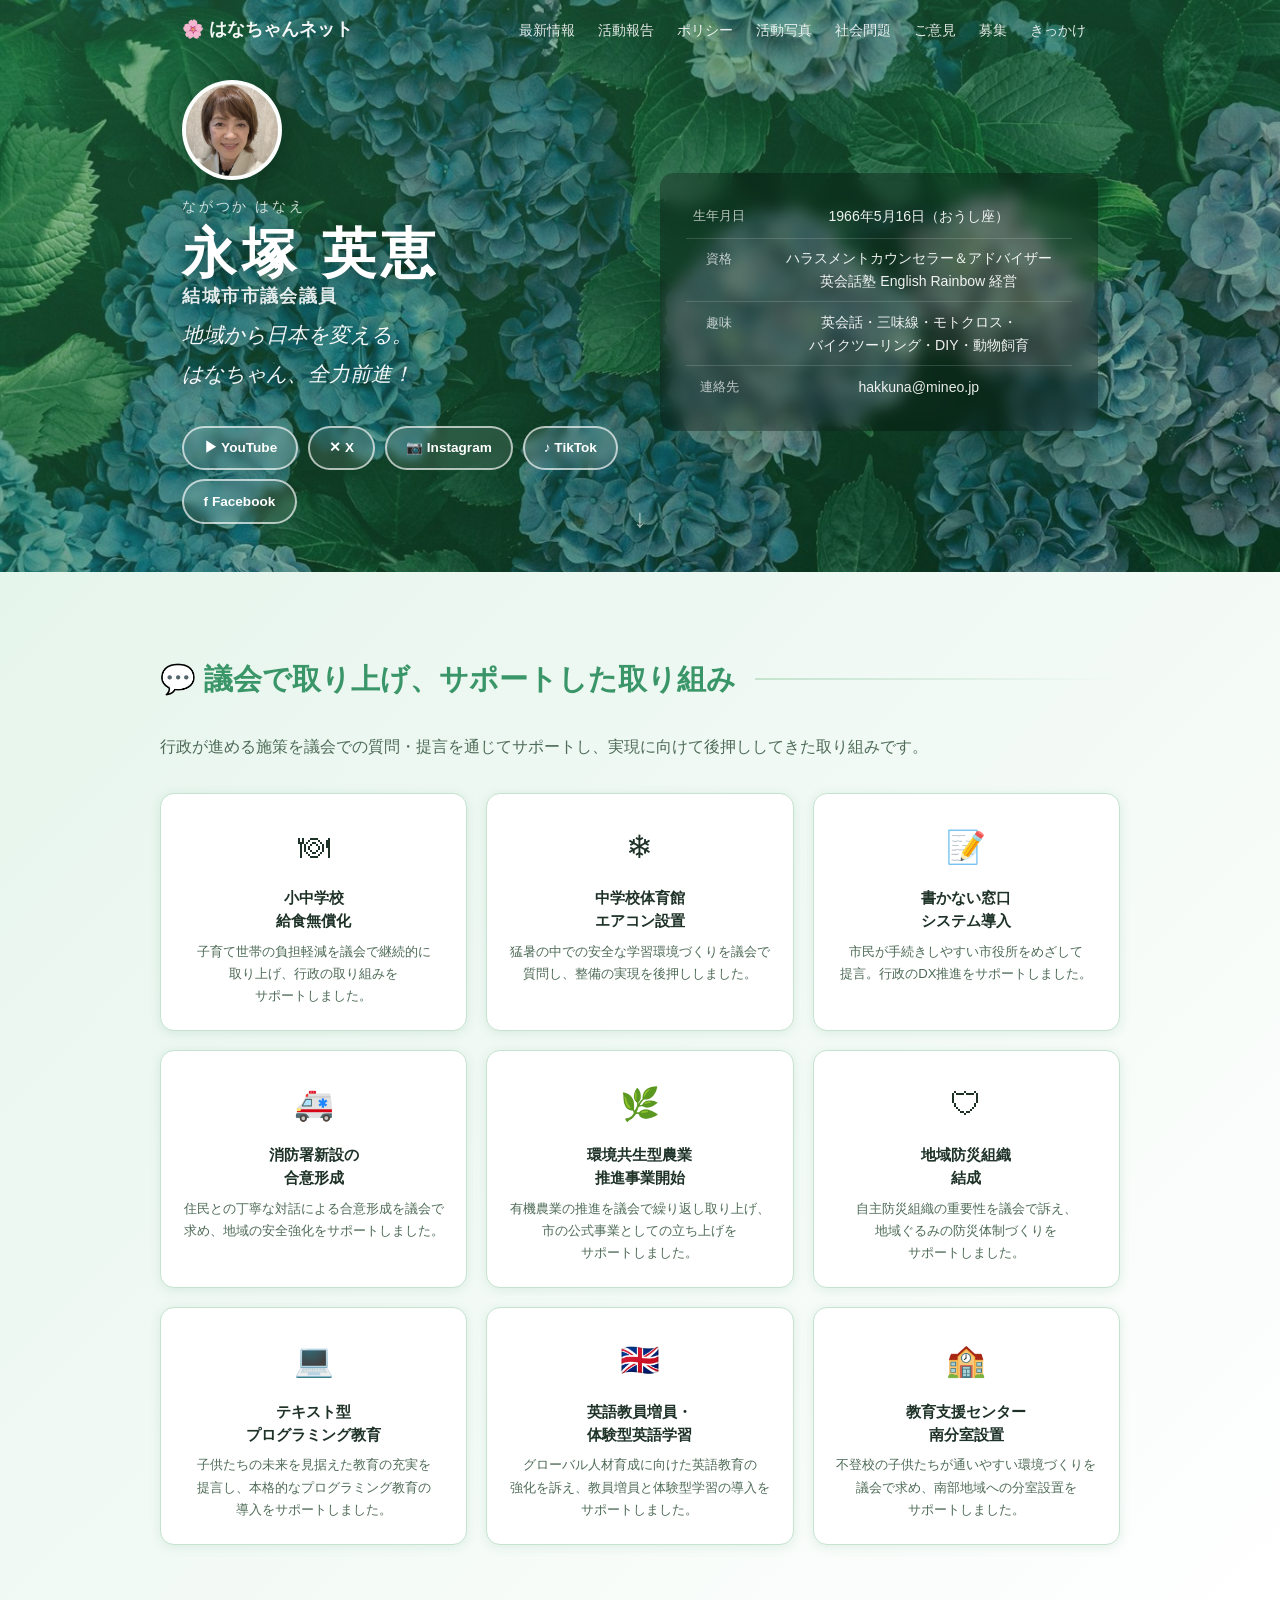
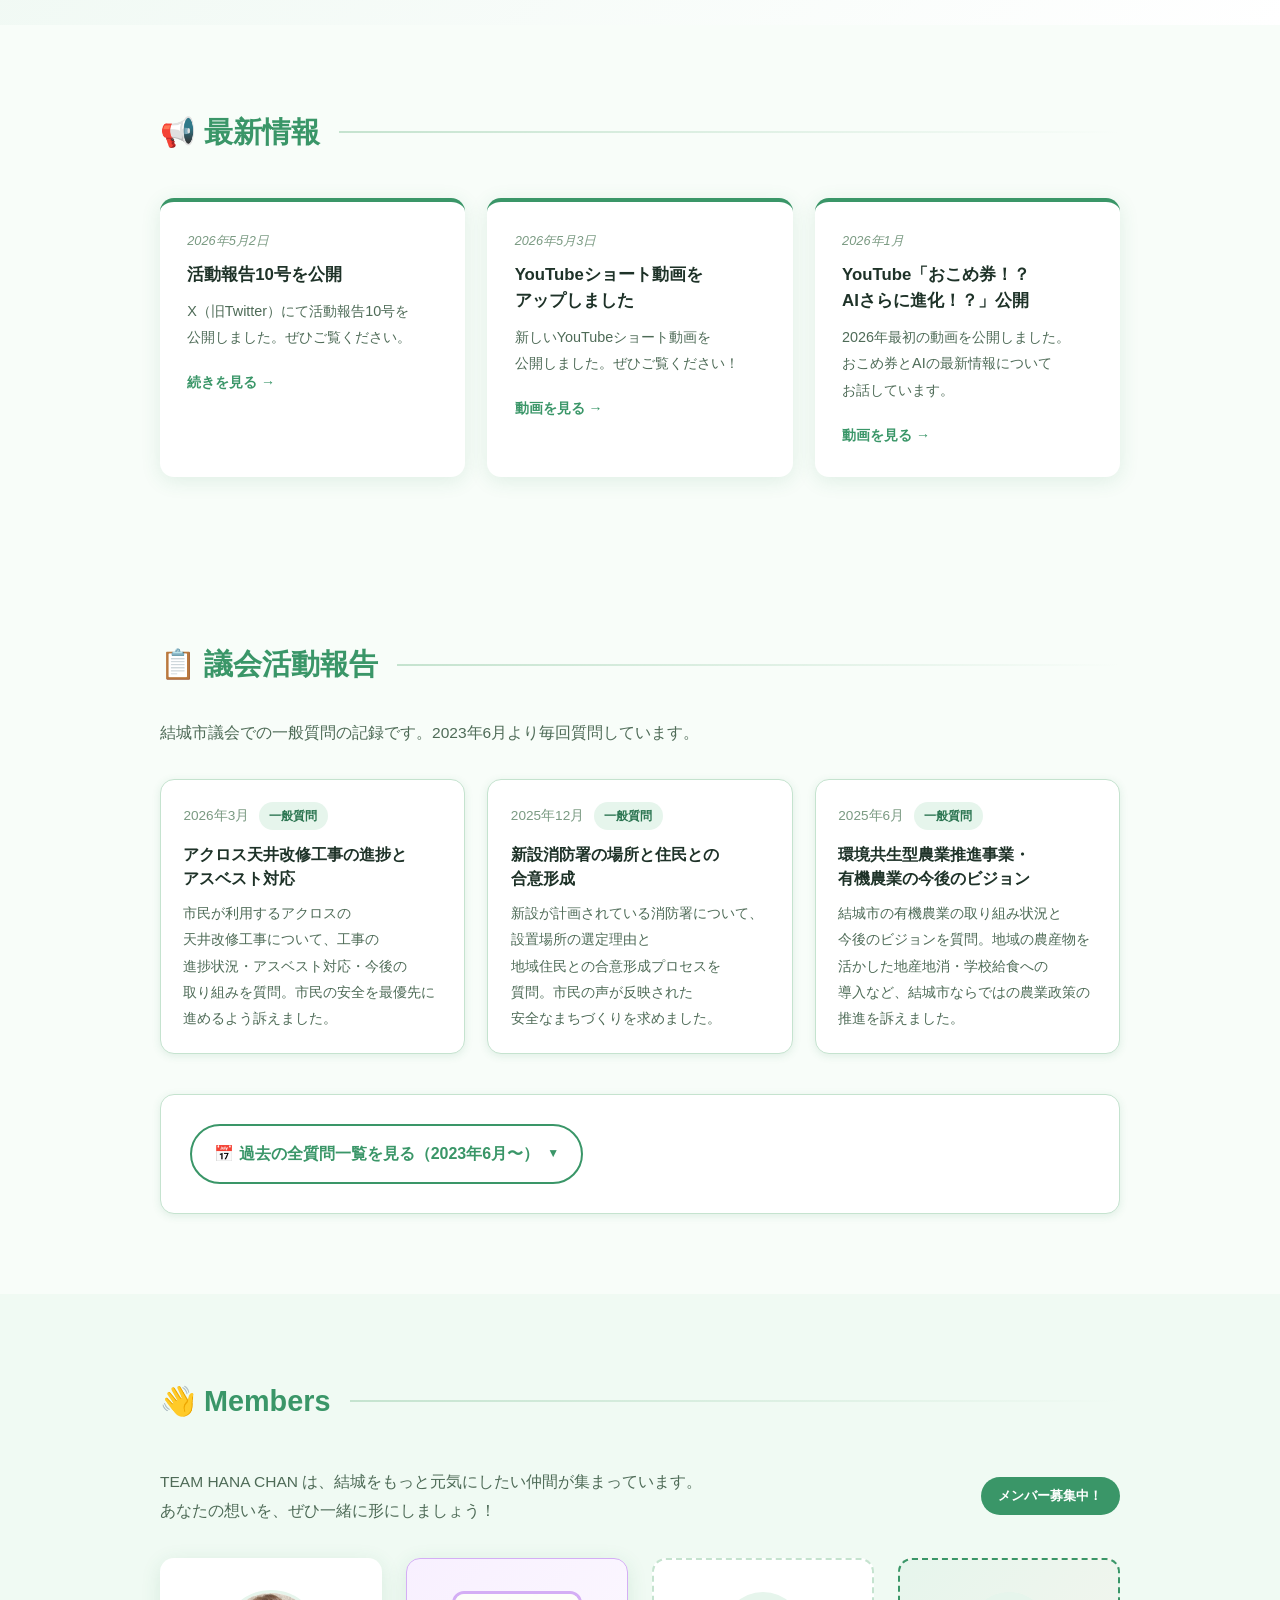
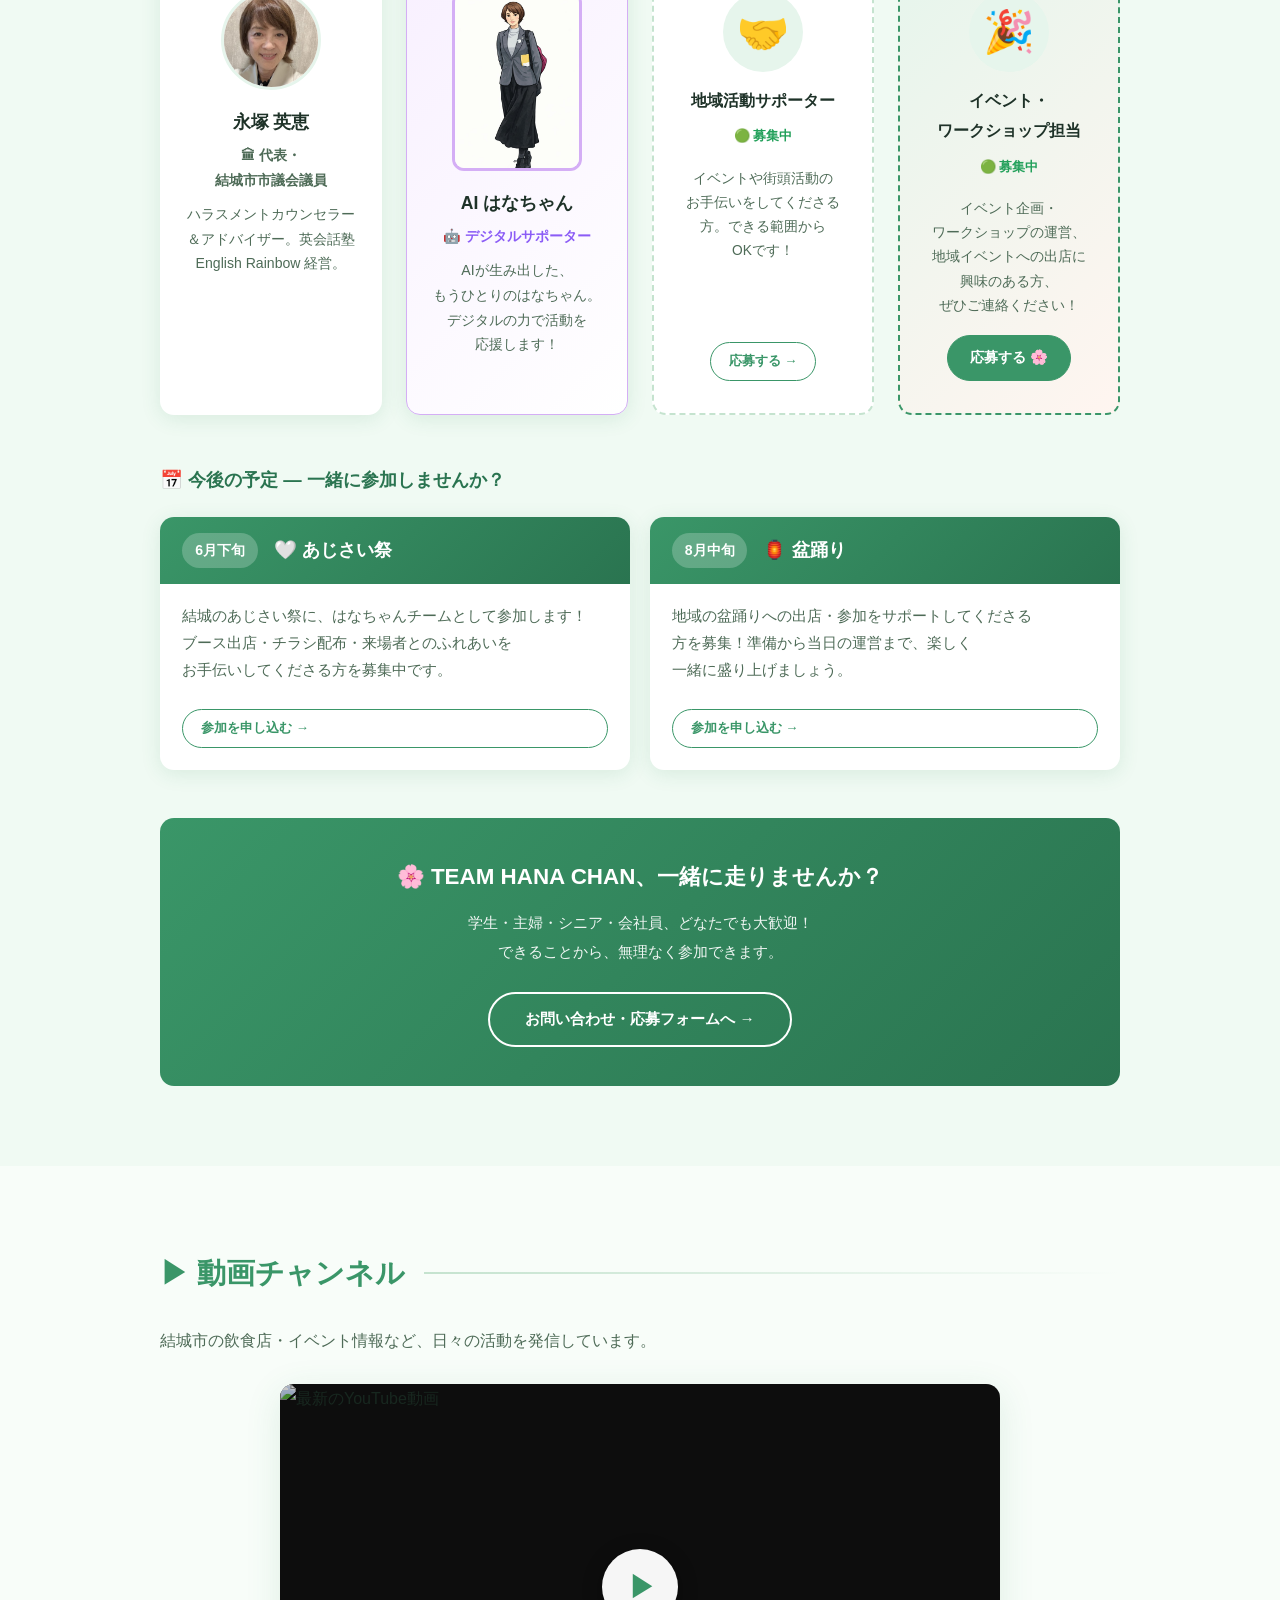
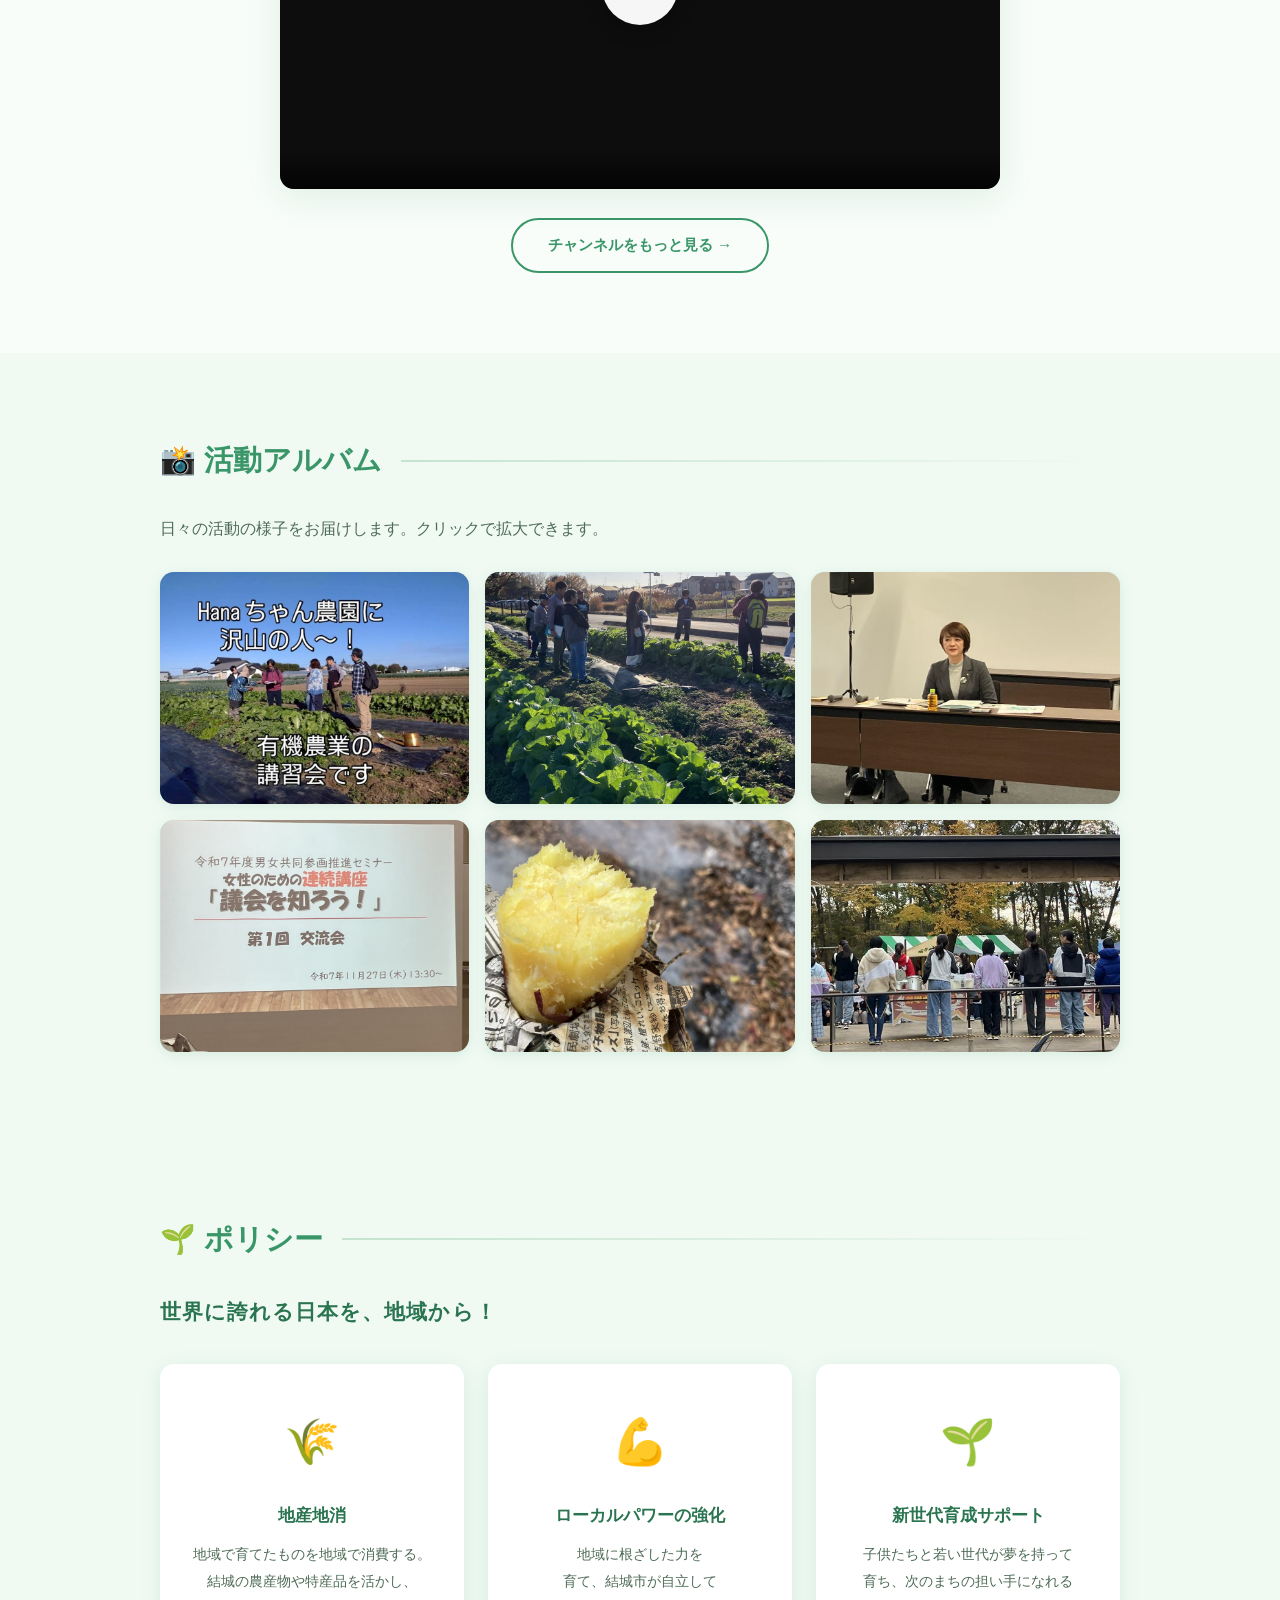
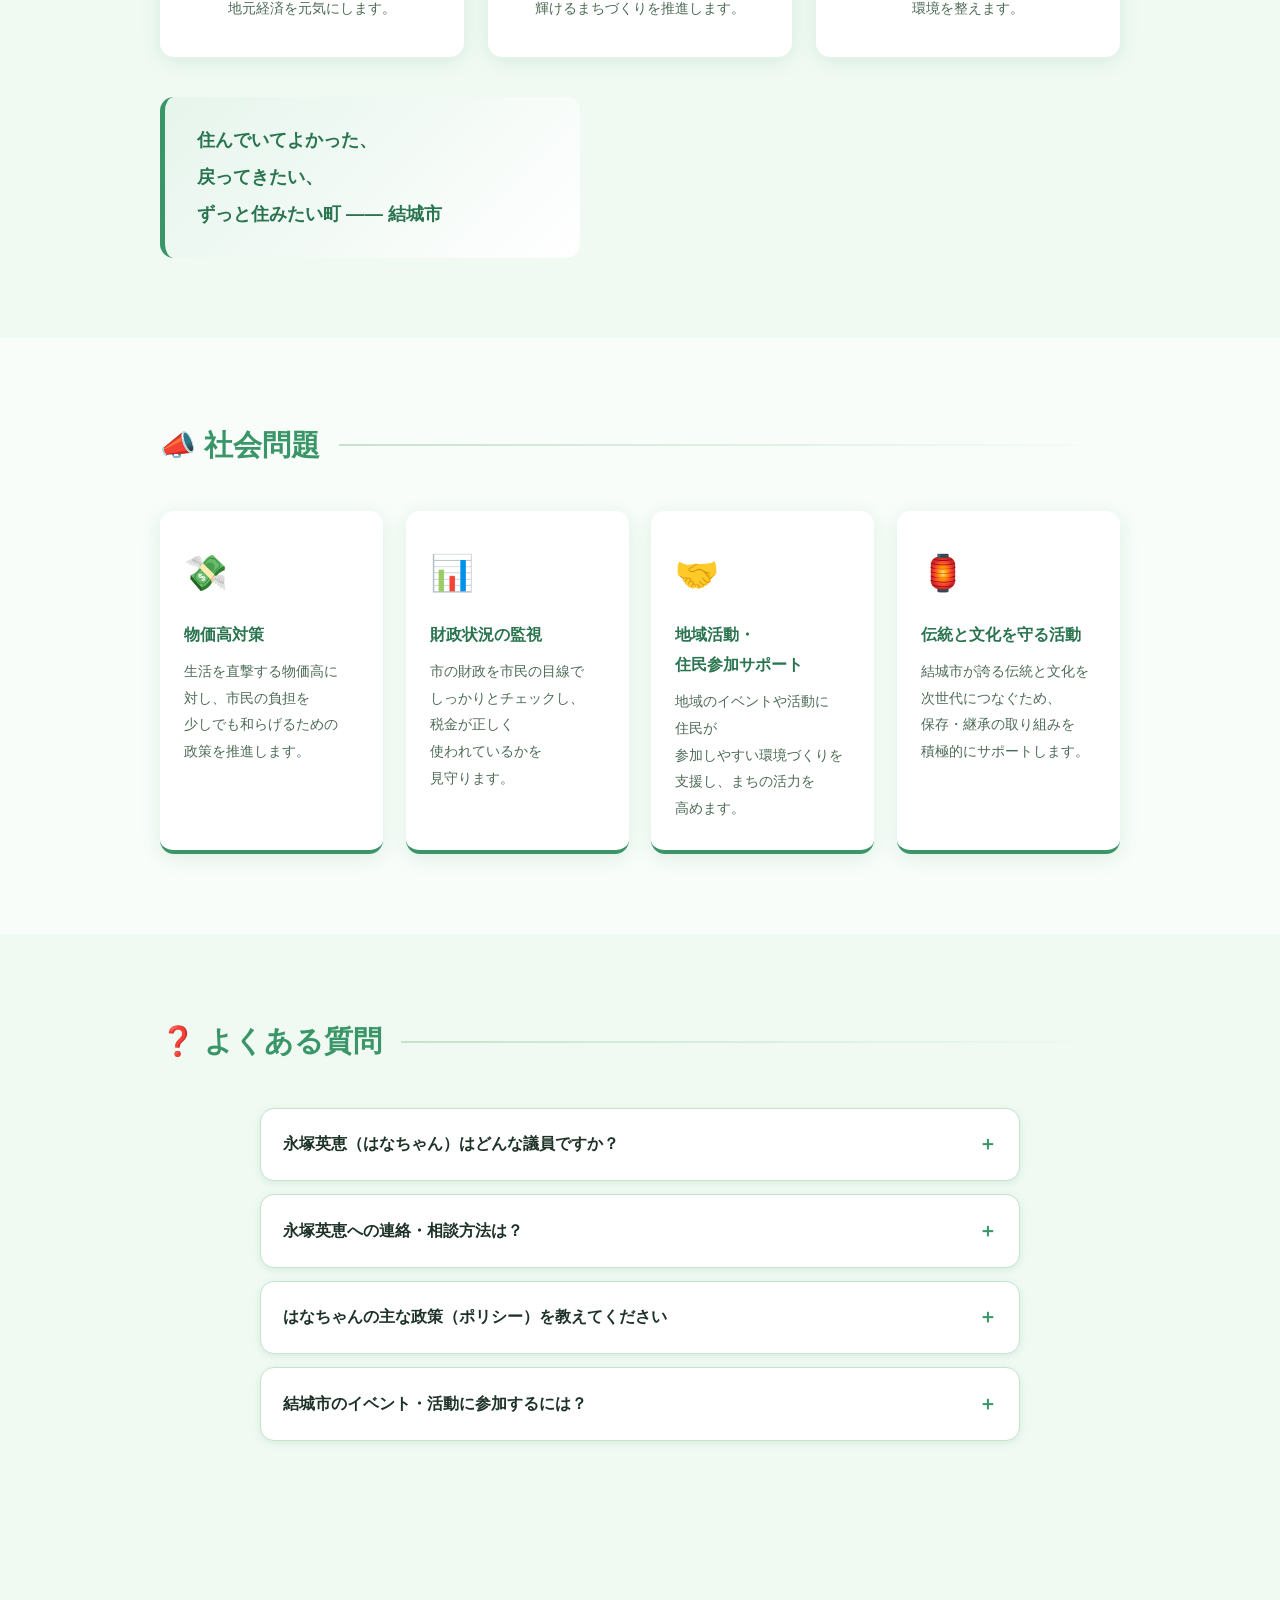
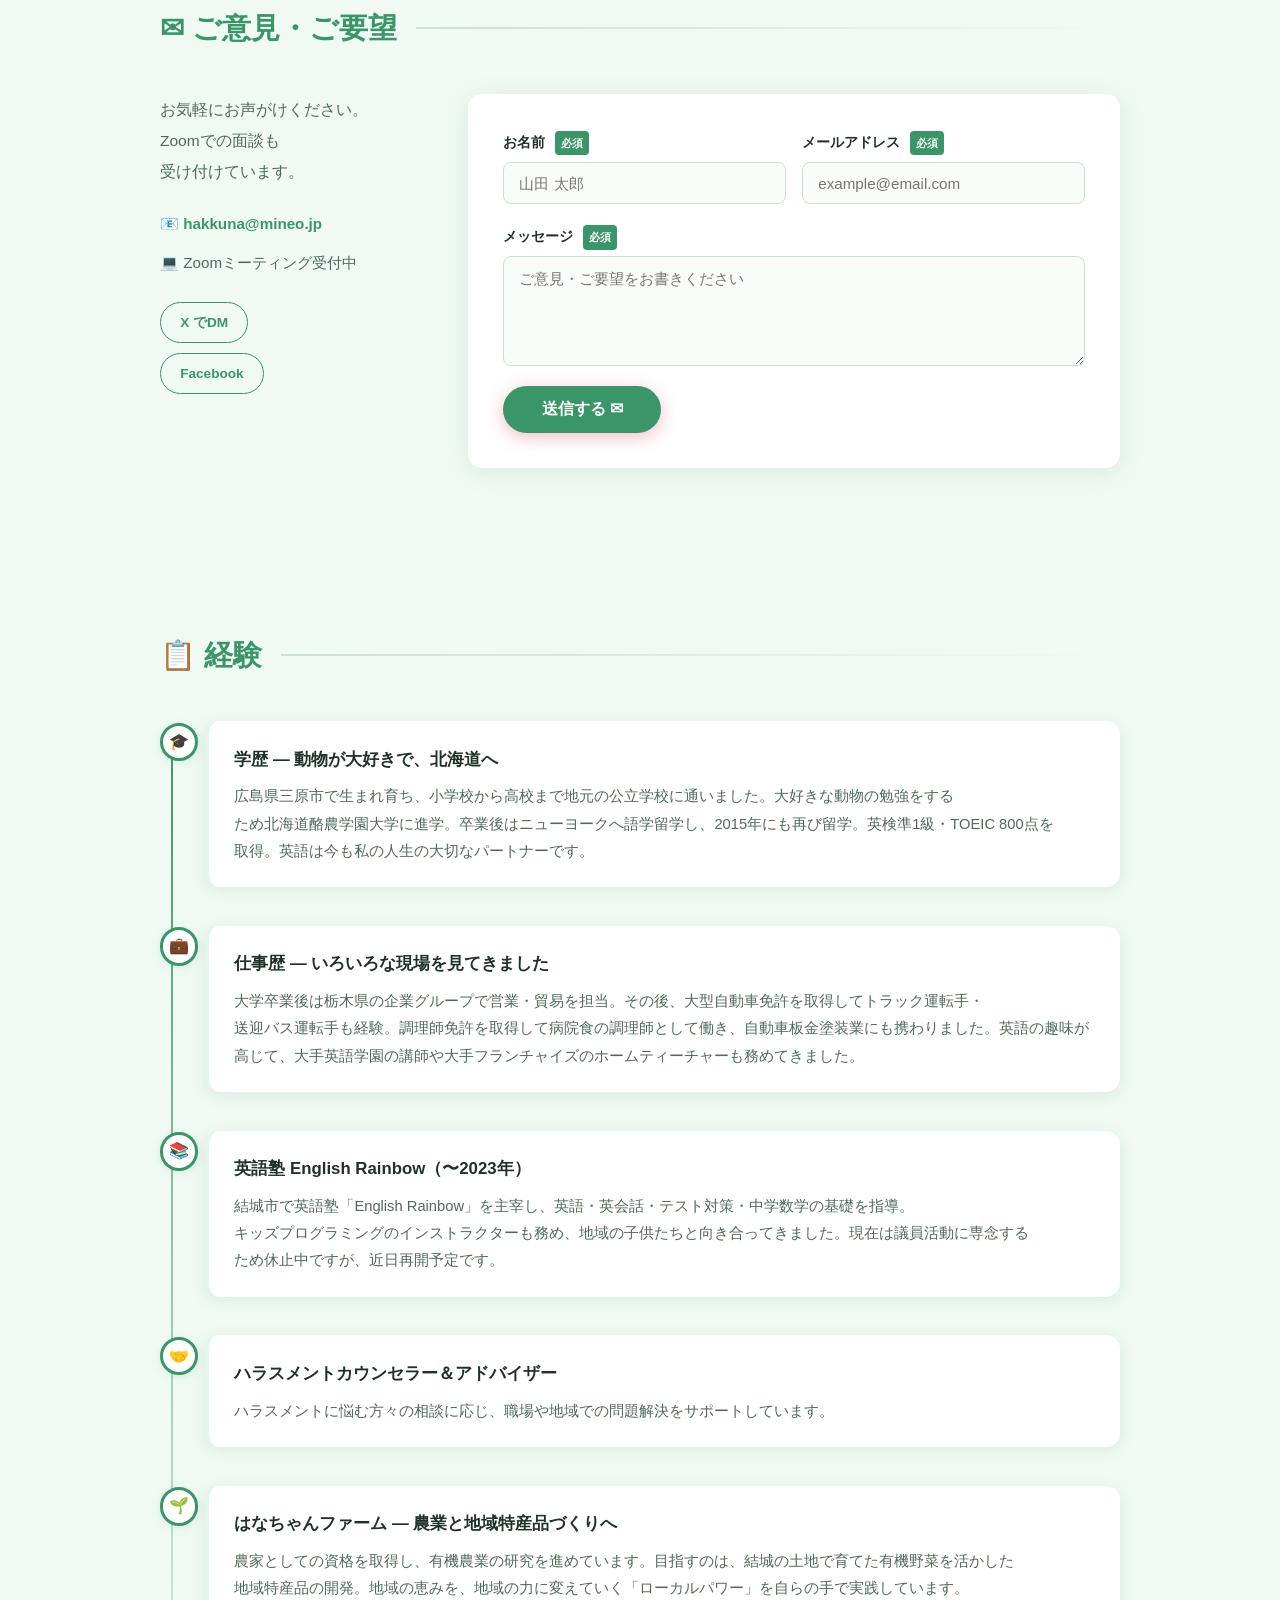
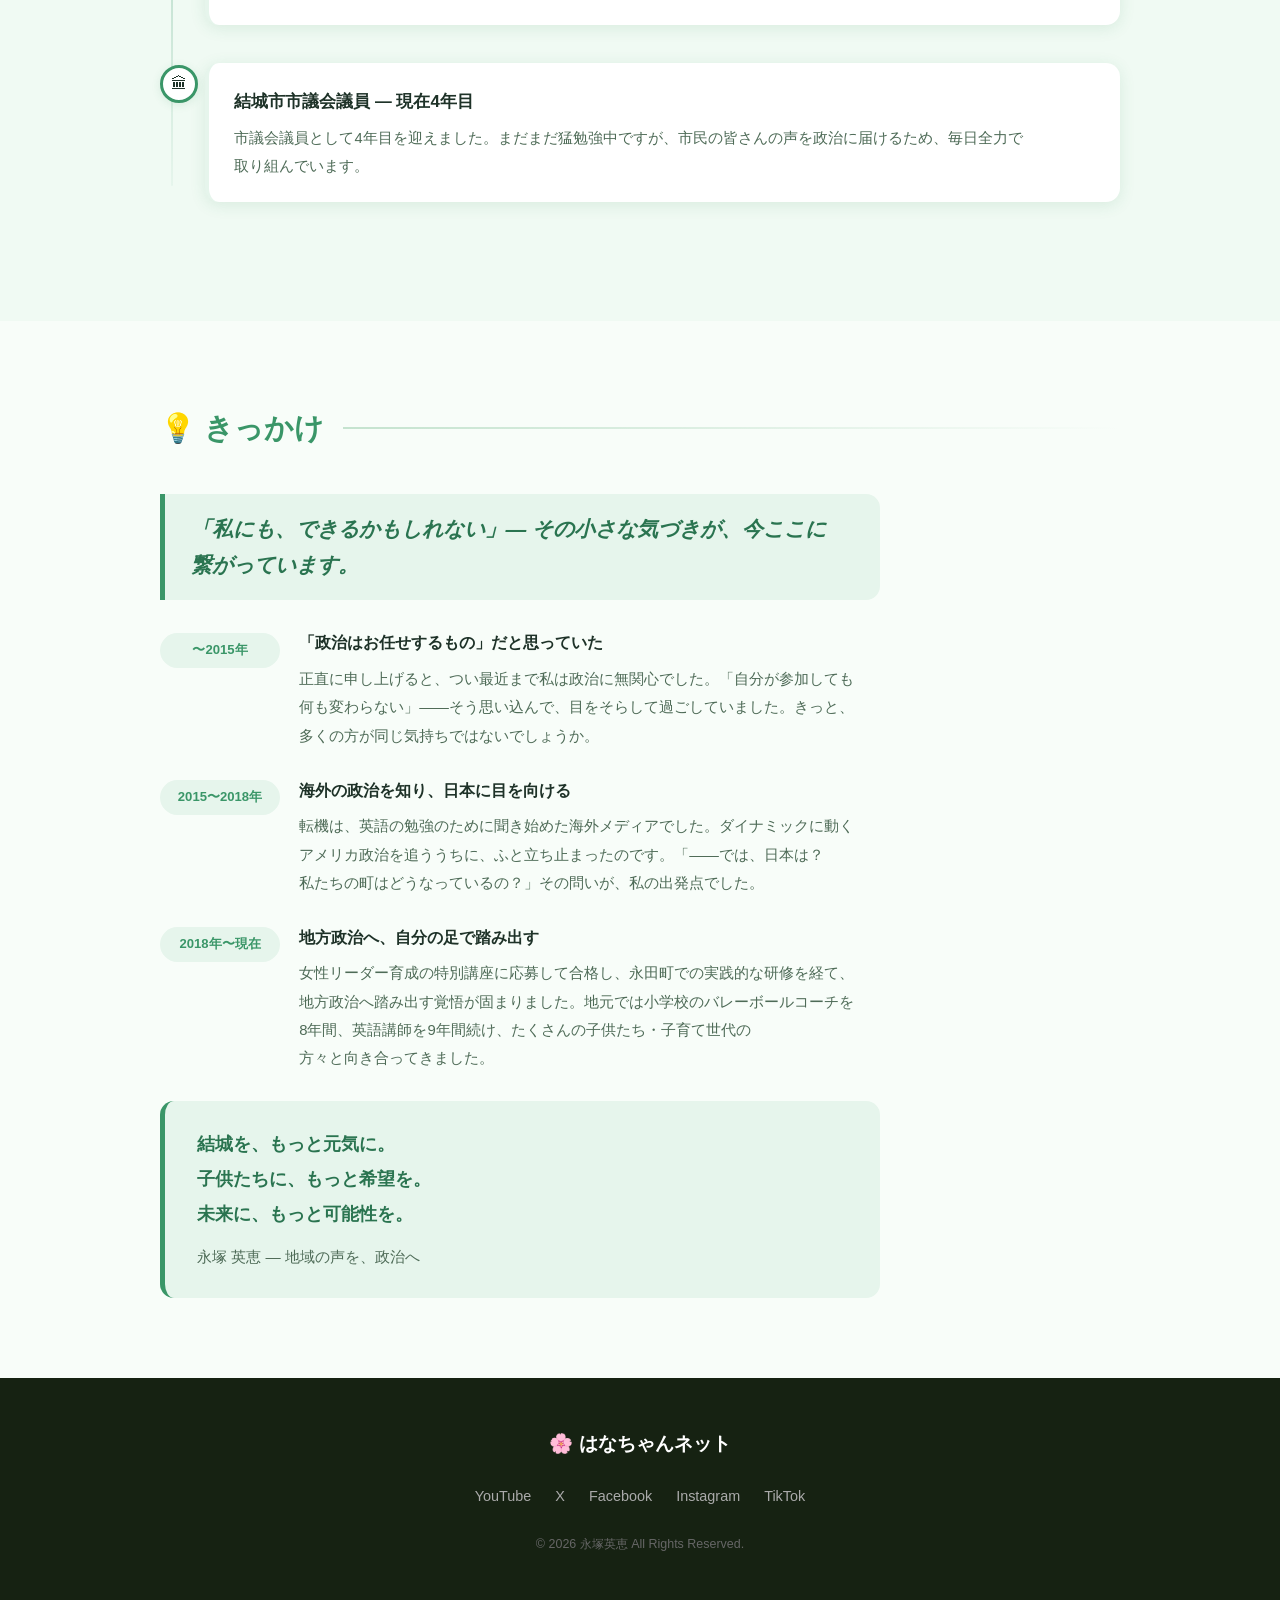
==== commit e56d4a27: "Add files via upload" ====
--- a/index.html
+++ b/index.html
@@ -126,14 +126,12 @@
 
       <ul class="nav-menu" id="navMenu">
         <li><a href="#news"       onclick="closeMenu()">最新情報</a></li>
-        <li><a href="#profile"    onclick="closeMenu()">プロフィール</a></li>
+        <li><a href="#activity"   onclick="closeMenu()">活動報告</a></li>
         <li><a href="#policy"     onclick="closeMenu()">ポリシー</a></li>
         <li><a href="#gallery"    onclick="closeMenu()">活動写真</a></li>
         <li><a href="#issues"     onclick="closeMenu()">社会問題</a></li>
-      
         <li><a href="#contact"    onclick="closeMenu()">ご意見</a></li>
-        <li><a href="#members"    onclick="closeMenu()">Members</a></li>
-        <li><a href="#experience" onclick="closeMenu()">経験</a></li>
+        <li><a href="#members"    onclick="closeMenu()">募集</a></li>
         <li><a href="#motivation" onclick="closeMenu()">きっかけ</a></li>
       </ul>
     </nav>
@@ -149,30 +147,119 @@
        ======================================== -->
   <section class="hero" id="top">
     <div class="hero-overlay"></div>
-<div class="hero-content">
-
-      <!-- プロフィール写真（images/profile.jpg） -->
-      <img src="images/profile.jpg" alt="永塚英恵" class="hero-avatar" width="150" height="150">
-
-      <p class="hero-yomi">ながつか はなえ</p>
-      <h1 class="hero-name">永塚 英恵</h1>
-      <p class="hero-title">結城市市議会議員</p>
-
-      <!-- キャッチコピー（自由に変更してください） -->
-      <p class="hero-catch">地域から日本を変える。はなちゃん、全力前進！</p>
-
-      <!-- SNSリンク（hrefのURLをご自身のものに変えてください） -->
-      <div class="hero-sns">
-        <a href="https://www.youtube.com/@hakkynachannel2894" target="_blank" rel="noopener" class="sns-pill">&#x25B6; YouTube</a>
-        <a href="https://x.com/hanafxr" target="_blank" rel="noopener" class="sns-pill">&#x2715; X</a>
-        <a href="https://www.instagram.com/hakkyna/" target="_blank" rel="noopener" class="sns-pill">&#x1F4F7; Instagram</a>
-        <a href="https://www.tiktok.com/@hakkyna" target="_blank" rel="noopener" class="sns-pill">&#x266A; TikTok</a>
-        <a href="https://www.facebook.com/hanafxr/" target="_blank" rel="noopener" class="sns-pill">f Facebook</a>
-      </div>
-    </div>
-
-    <!-- 下へスクロールの矢印 -->
+    <div class="hero-content hero-split">
+
+      <!-- 左：写真・名前・SNSボタン -->
+      <div class="hero-left">
+        <img src="images/profile.jpg" alt="永塚英恵" class="hero-avatar" width="90" height="90">
+        <p class="hero-yomi">ながつか はなえ</p>
+        <h1 class="hero-name">永塚 英恵<span class="hero-name-role">結城市市議会議員</span></h1>
+        <p class="hero-catch">地域から日本を変える。<br>はなちゃん、全力前進！</p>
+        <div class="hero-sns">
+          <a href="https://www.youtube.com/@hakkynachannel2894" target="_blank" rel="noopener" class="sns-pill">&#x25B6; YouTube</a>
+          <a href="https://x.com/hanafxr" target="_blank" rel="noopener" class="sns-pill">&#x2715; X</a>
+          <a href="https://www.instagram.com/hakkyna/" target="_blank" rel="noopener" class="sns-pill">&#x1F4F7; Instagram</a>
+          <a href="https://www.tiktok.com/@hakkyna" target="_blank" rel="noopener" class="sns-pill">&#x266A; TikTok</a>
+          <a href="https://www.facebook.com/hanafxr/" target="_blank" rel="noopener" class="sns-pill">f Facebook</a>
+        </div>
+      </div>
+
+      <!-- 右：プロフィール表 -->
+      <div class="hero-right">
+        <table class="hero-prof-table">
+          <tr>
+            <th>生年月日</th>
+            <td>1966年5月16日（おうし座）</td>
+          </tr>
+          <tr>
+            <th>資格</th>
+            <td>ハラスメントカウンセラー＆アドバイザー<br>英会話塾 English Rainbow 経営</td>
+          </tr>
+          <tr>
+            <th>趣味</th>
+            <td>英会話・三味線・モトクロス・バイクツーリング・DIY・動物飼育</td>
+          </tr>
+          <tr>
+            <th>連絡先</th>
+            <td><a href="mailto:hakkuna@mineo.jp" style="color:rgba(255,255,255,.9)">hakkuna@mineo.jp</a></td>
+          </tr>
+        </table>
+      </div>
+
+    </div>
+
     <a href="#news" class="hero-scroll-arrow" aria-label="下へスクロール">&#x2193;</a>
+  </section>
+
+
+
+
+  <!-- ========================================
+       実績・成果セクション
+       ======================================== -->
+  <section id="results" class="section results-section">
+    <div class="container">
+      <h2 class="section-title fade-up">&#x1F4AC; 議会で取り上げ、サポートした取り組み</h2>
+      <p class="section-lead fade-up">行政が進める施策を議会での質問・提言を通じてサポートし、実現に向けて後押ししてきた取り組みです。</p>
+
+      <div class="results-grid">
+
+        <div class="result-card fade-up">
+          <div class="result-icon">&#x1F37D;</div>
+          <h3>小中学校<br>給食無償化</h3>
+          <p>子育て世帯の負担軽減を議会で継続的に取り上げ、行政の取り組みをサポートしました。</p>
+        </div>
+
+        <div class="result-card fade-up">
+          <div class="result-icon">&#x2744;</div>
+          <h3>中学校体育館<br>エアコン設置</h3>
+          <p>猛暑の中での安全な学習環境づくりを議会で質問し、整備の実現を後押ししました。</p>
+        </div>
+
+        <div class="result-card fade-up">
+          <div class="result-icon">&#x1F4DD;</div>
+          <h3>書かない窓口<br>システム導入</h3>
+          <p>市民が手続きしやすい市役所をめざして提言。行政のDX推進をサポートしました。</p>
+        </div>
+
+        <div class="result-card fade-up">
+          <div class="result-icon">&#x1F691;</div>
+          <h3>消防署新設の<br>合意形成</h3>
+          <p>住民との丁寧な対話による合意形成を議会で求め、地域の安全強化をサポートしました。</p>
+        </div>
+
+        <div class="result-card fade-up">
+          <div class="result-icon">&#x1F33F;</div>
+          <h3>環境共生型農業<br>推進事業開始</h3>
+          <p>有機農業の推進を議会で繰り返し取り上げ、市の公式事業としての立ち上げをサポートしました。</p>
+        </div>
+
+        <div class="result-card fade-up">
+          <div class="result-icon">&#x1F6E1;</div>
+          <h3>地域防災組織<br>結成</h3>
+          <p>自主防災組織の重要性を議会で訴え、地域ぐるみの防災体制づくりをサポートしました。</p>
+        </div>
+
+        <div class="result-card fade-up">
+          <div class="result-icon">&#x1F4BB;</div>
+          <h3>テキスト型<br>プログラミング教育</h3>
+          <p>子供たちの未来を見据えた教育の充実を提言し、本格的なプログラミング教育の導入をサポートしました。</p>
+        </div>
+
+        <div class="result-card fade-up">
+          <div class="result-icon">&#x1F1EC;&#x1F1E7;</div>
+          <h3>英語教員増員・<br>体験型英語学習</h3>
+          <p>グローバル人材育成に向けた英語教育の強化を訴え、教員増員と体験型学習の導入をサポートしました。</p>
+        </div>
+
+        <div class="result-card fade-up">
+          <div class="result-icon">&#x1F3EB;</div>
+          <h3>教育支援センター<br>南分室設置</h3>
+          <p>不登校の子供たちが通いやすい環境づくりを議会で求め、南部地域への分室設置をサポートしました。</p>
+        </div>
+
+      </div>
+    </div>
   </section>
 
 
@@ -210,6 +297,171 @@
         </article>
 
       </div>
+    </div>
+  </section>
+
+
+  <!-- ========================================
+       議会活動報告セクション
+       ======================================== -->
+  <section id="activity" class="section">
+    <div class="container">
+      <h2 class="section-title fade-up">&#x1F4CB; 議会活動報告</h2>
+      <p class="section-lead fade-up">結城市議会での一般質問の記録です。2023年6月より毎回質問しています。</p>
+
+      <!-- 注目の質問（最近3件） -->
+      <div class="activity-grid">
+
+        <article class="activity-card fade-up">
+          <div class="activity-header">
+            <time class="activity-date">2026年3月</time>
+            <span class="activity-tag">一般質問</span>
+          </div>
+          <h3 class="activity-title">アクロス天井改修工事の進捗とアスベスト対応</h3>
+          <p class="activity-body">市民が利用するアクロスの天井改修工事について、工事の進捗状況・アスベスト対応・今後の取り組みを質問。市民の安全を最優先に進めるよう訴えました。</p>
+        </article>
+
+        <article class="activity-card fade-up">
+          <div class="activity-header">
+            <time class="activity-date">2025年12月</time>
+            <span class="activity-tag">一般質問</span>
+          </div>
+          <h3 class="activity-title">新設消防署の場所と住民との合意形成</h3>
+          <p class="activity-body">新設が計画されている消防署について、設置場所の選定理由と地域住民との合意形成プロセスを質問。市民の声が反映された安全なまちづくりを求めました。</p>
+        </article>
+
+        <article class="activity-card fade-up">
+          <div class="activity-header">
+            <time class="activity-date">2025年6月</time>
+            <span class="activity-tag">一般質問</span>
+          </div>
+          <h3 class="activity-title">環境共生型農業推進事業・有機農業の今後のビジョン</h3>
+          <p class="activity-body">結城市の有機農業の取り組み状況と今後のビジョンを質問。地域の農産物を活かした地産地消・学校給食への導入など、結城市ならではの農業政策の推進を訴えました。</p>
+        </article>
+
+      </div>
+
+      <!-- 全質問一覧 -->
+      <details class="activity-all fade-up">
+        <summary class="activity-all-title">&#x1F4C5; 過去の全質問一覧を見る（2023年6月〜）</summary>
+        <div class="activity-list">
+
+          <div class="activity-list-group">
+            <div class="activity-list-term">2026年3月</div>
+            <ul class="activity-list-items">
+              <li>アクロス天井改修工事の進捗状況とアスベスト対応、今後の取り組み</li>
+              <li>公立コミュニティーセンターの施設更新計画と維持管理計画</li>
+            </ul>
+          </div>
+
+          <div class="activity-list-group">
+            <div class="activity-list-term">2025年12月</div>
+            <ul class="activity-list-items">
+              <li>新設消防署の場所と住民との合意形成</li>
+              <li>自治体DXの進捗状況とセキュリティー対策</li>
+            </ul>
+          </div>
+
+          <div class="activity-list-group">
+            <div class="activity-list-term">2025年9月</div>
+            <ul class="activity-list-items">
+              <li>筑西広域組合基金の現在と今後の運営状況・分担金基金の設立</li>
+              <li>成年後見人制度の推進委員会活動と外部委託の検討</li>
+              <li>南中学校区新設校体育館削除に関する補助金問題</li>
+            </ul>
+          </div>
+
+          <div class="activity-list-group">
+            <div class="activity-list-term">2025年6月</div>
+            <ul class="activity-list-items">
+              <li>地域防災連携・自主防災組織と防災訓練の在り方</li>
+              <li>公立保育所の現状と施設統廃合</li>
+              <li>環境共生型農業推進事業・有機農業の取り組みと今後のビジョン</li>
+              <li>非認知能力の現状と市内小中学校の取り組みと今後</li>
+            </ul>
+          </div>
+
+          <div class="activity-list-group">
+            <div class="activity-list-term">2025年3月</div>
+            <ul class="activity-list-items">
+              <li>未利用地・遊休地の利用状況と今後の予定</li>
+              <li>市財政の現状と経費削減・予算不足対策</li>
+              <li>国民健康保険の保険税率引き上げとサービスの充実</li>
+              <li>市立保育所の現状と今後の予定</li>
+              <li>地域包括支援システムの現状と多方面での連携</li>
+            </ul>
+          </div>
+
+          <div class="activity-list-group">
+            <div class="activity-list-term">2024年12月</div>
+            <ul class="activity-list-items">
+              <li>ハラスメント相談状況と外部相談窓口設置</li>
+              <li>ネット詐欺対策と犯罪防止の環境整備</li>
+              <li>防災訓練の参加者確保と魅力ある訓練にする取り組み</li>
+              <li>市のPR・デジタル広報とインバウンド推進</li>
+            </ul>
+          </div>
+
+          <div class="activity-list-group">
+            <div class="activity-list-term">2024年9月</div>
+            <ul class="activity-list-items">
+              <li>中学校部活地域移行の進捗・指導者確保・財源確保</li>
+              <li>学校施設個別施設計画の取り組み状況と今後の予定</li>
+              <li>校内フリースクール（SSR設置）・SSW確保・将来の展望</li>
+            </ul>
+          </div>
+
+          <div class="activity-list-group">
+            <div class="activity-list-term">2024年6月</div>
+            <ul class="activity-list-items">
+              <li>ハラスメント防止条例の防止対策委員会・相談窓口・周知啓発体制</li>
+              <li>北部市街地活性化のイベント成果と今後の計画</li>
+              <li>自治会加入率向上・加入率低下防止対策・自治会向けアプリの導入</li>
+              <li>学校統廃合の請負業者と経緯・実質公債費率と先進事例</li>
+            </ul>
+          </div>
+
+          <div class="activity-list-group">
+            <div class="activity-list-term">2024年3月</div>
+            <ul class="activity-list-items">
+              <li>AEDの屋外設置状況と普及啓発</li>
+              <li>ゴミのポイ捨て防止・マナーアップ・条例・広報活動</li>
+              <li>体育館のエアコン設置・整備方針と熱中症予防</li>
+            </ul>
+          </div>
+
+          <div class="activity-list-group">
+            <div class="activity-list-term">2023年12月</div>
+            <ul class="activity-list-items">
+              <li>子育て時短就業の就業実態・企業への周知・今後の取り組み</li>
+              <li>放課後児童クラブの民営・市営のメリットデメリットと待機児童対策</li>
+              <li>児童英語教育（保幼小）の進捗と今後の取り組み</li>
+              <li>障害のある児童の就学・居場所づくり・交流の場</li>
+              <li>適応指導教室・不登校の現状と今後の取り組み</li>
+            </ul>
+          </div>
+
+          <div class="activity-list-group">
+            <div class="activity-list-term">2023年9月</div>
+            <ul class="activity-list-items">
+              <li>少子化対策の要因と取り組み・関係人口の取り組み</li>
+              <li>有機農業の積極的推進・ビレッジ宣言・学校給食導入</li>
+              <li>除草剤散布・市公園への散布状況と使用量削減</li>
+            </ul>
+          </div>
+
+          <div class="activity-list-group">
+            <div class="activity-list-term">2023年6月</div>
+            <ul class="activity-list-items">
+              <li>PPP/PFI連携・官民連携の取り組みと地元企業参入</li>
+              <li>移住支援の現状・周知方法・今後の取り組み</li>
+              <li>子育て支援・すこやか祝い金・持続可能対策</li>
+            </ul>
+          </div>
+
+        </div>
+      </details>
+
     </div>
   </section>
 
@@ -302,62 +554,6 @@
   </section>
 
 
-  <!-- ========================================
-       プロフィールセクション
-       ======================================== -->
-  <section id="profile" class="section section-alt">
-    <div class="container">
-      <h2 class="section-title fade-up">&#x1F338; プロフィール</h2>
-      <div class="profile-layout">
-
-        <!-- プロフィール写真 -->
-        <div class="profile-photo-wrap fade-up">
-          <img src="images/profile.jpg" alt="永塚英恵" class="profile-img" width="280" height="280" loading="lazy">
-        </div>
-
-        <!-- プロフィール情報（変更できます） -->
-        <div class="profile-bio fade-up">
-          <h3 class="profile-name">
-            永塚 英恵
-            <span class="profile-kana">ながつか はなえ</span>
-          </h3>
-          <p class="profile-post">結城市市議会議員</p>
-
-          <table class="profile-table">
-            <tr>
-              <th>生年月日</th>
-              <td>1966年5月16日（おうし座）</td>
-            </tr>
-            <tr>
-              <th>資格・肩書き</th>
-              <td>
-                ハラスメントカウンセラー＆アドバイザー<br>
-                英会話塾 English Rainbow 経営
-              </td>
-            </tr>
-            <tr>
-              <th>趣味</th>
-              <td>
-                <!-- 趣味タグ（追加・削除できます） -->
-                <span class="tag">英会話</span>
-                <span class="tag">三味線</span>
-                <span class="tag">モトクロス</span>
-                <span class="tag">バイクツーリング</span>
-                <span class="tag">食事</span>
-                <span class="tag">DIY</span>
-                <span class="tag">動物飼育</span>
-              </td>
-            </tr>
-            <tr>
-              <th>連絡先</th>
-              <td><a href="mailto:hakkuna@mineo.jp">hakkuna@mineo.jp</a></td>
-            </tr>
-          </table>
-        </div>
-
-      </div>
-    </div>
-  </section>
 
 
   <!-- ========================================
@@ -421,19 +617,19 @@
           <div class="gallery-caption">有機農業実践講習会</div>
         </a>
 
-        <a href="https://www.instagram.com/agrirainbow87/?hl=ja" target="_blank" rel="noopener" class="gallery-item fade-up">
-          <img src="images/gallery/photo2.jpg" alt="有機白菜の中での講習" loading="lazy">
-          <div class="gallery-caption">有機白菜の中での講習</div>
+        <a href="https://www.instagram.com/akari_greenproject" target="_blank" rel="noopener" class="gallery-item fade-up">
+          <img src="images/gallery/photo2.jpg" alt="アカリグリーンプロジェクト" loading="lazy">
+          <div class="gallery-caption">アカリグリーンプロジェクト</div>
         </a>
 
-        <a href="https://www.tiktok.com/@hakkyna?_t=8YKvqJxHCEb&_r=1" target="_blank" rel="noopener" class="gallery-item fade-up">
-          <img src="images/gallery/photo3.jpg" alt="議員活動" loading="lazy">
+        <a href="https://www.instagram.com/hakkyna/" target="_blank" rel="noopener" class="gallery-item fade-up">
+          <img src="images/gallery/photo3.jpg" alt="地域のイベント" loading="lazy">
+          <div class="gallery-caption">地域のイベント</div>
+        </a>
+
+        <a href="https://www.instagram.com/hanaenagatsuka/" target="_blank" rel="noopener" class="gallery-item fade-up">
+          <img src="images/gallery/photo4.jpg" alt="議員活動" loading="lazy">
           <div class="gallery-caption">議員活動</div>
-        </a>
-
-        <a href="https://www.instagram.com/hanaenagatsuka/" target="_blank" rel="noopener" class="gallery-item fade-up">
-          <img src="images/gallery/photo4.jpg" alt="女性議員と市民の交流" loading="lazy">
-          <div class="gallery-caption">女性議員と市民の交流</div>
         </a>
 
         <a href="https://www.instagram.com/yukisatoyamanokai/?hl=ja" target="_blank" rel="noopener" class="gallery-item fade-up">
@@ -441,9 +637,9 @@
           <div class="gallery-caption">里山活動でお芋を焼く</div>
         </a>
 
-        <a href="https://www.instagram.com/yuki_city_official/?hl=ja" target="_blank" rel="noopener" class="gallery-item fade-up">
-          <img src="images/gallery/photo6.jpg" alt="健康の森音楽祭" loading="lazy">
-          <div class="gallery-caption">健康の森音楽祭</div>
+        <a href="https://www.tiktok.com/@hakkyna?_t=8YKvqJxHCEb&_r=1" target="_blank" rel="noopener" class="gallery-item fade-up">
+          <img src="images/gallery/photo6.jpg" alt="結城市の魅力" loading="lazy">
+          <div class="gallery-caption">結城市の魅力</div>
         </a>
         <!-- ▲ ここまでコピー ▲ -->
 
--- a/style.css
+++ b/style.css
@@ -126,13 +126,13 @@
    ============================================================ */
 .hero {
   position: relative;
-  min-height: 100vh;
+  min-height: 60vh;
   display: flex;
   flex-direction: column;
   align-items: center;
   justify-content: center;
   text-align: center;
-  padding: 80px 1.4rem 5rem;
+  padding: 80px 1.4rem 3rem;
 
   /* 背景写真（images/hero-bg.jpg） */
   background-image: url('images/hero-bg-new.jpg');
@@ -153,8 +153,49 @@
 
 .hero-content { position: relative; z-index: 1; }
 
+.hero-split {
+  display: grid;
+  grid-template-columns: 1fr 1fr;
+  gap: 2.5rem;
+  max-width: var(--max);
+  width: 100%;
+  padding: 0 1.4rem;
+  align-items: center;
+}
+
+.hero-left { text-align: left; }
+.hero-left .hero-avatar { margin: 0 0 .8rem 0; }
+.hero-left .hero-sns { justify-content: flex-start; }
+
+.hero-right {
+  background: rgba(0,0,0,.28);
+  border-radius: var(--r);
+  padding: 1.4rem 1.6rem;
+  backdrop-filter: blur(8px);
+}
+
+.hero-prof-table { width: 100%; border-collapse: collapse; font-size: .88rem; }
+.hero-prof-table th {
+  color: rgba(255,255,255,.7);
+  font-weight: normal;
+  padding: .55rem .8rem .55rem 0;
+  white-space: nowrap;
+  vertical-align: top;
+  font-size: .82rem;
+  border-bottom: 1px solid rgba(255,255,255,.15);
+  width: 80px;
+}
+.hero-prof-table td {
+  color: rgba(255,255,255,.92);
+  padding: .55rem 0;
+  line-height: 1.6;
+  border-bottom: 1px solid rgba(255,255,255,.15);
+}
+.hero-prof-table tr:last-child th,
+.hero-prof-table tr:last-child td { border-bottom: none; }
+
 .hero-avatar {
-  width: 150px; height: 150px;
+  width: 100px; height: 100px;
   border-radius: 50%;
   object-fit: cover;
   border: 4px solid rgba(255,255,255,.88);
@@ -1249,6 +1290,355 @@
 
 
 /* ============================================================
+   実績・成果セクション
+   ============================================================ */
+.results-section {
+  background: linear-gradient(135deg, var(--pink-light) 0%, #fff 100%);
+}
+
+.results-grid {
+  display: grid;
+  grid-template-columns: repeat(3, 1fr);
+  gap: 1.2rem;
+  margin-top: 2rem;
+}
+
+.result-card {
+  background: #fff;
+  border-radius: var(--r);
+  border: 1px solid var(--border);
+  padding: 1.4rem 1.2rem;
+  text-align: center;
+  box-shadow: 0 2px 12px var(--shadow);
+  transition: transform .2s, box-shadow .2s;
+}
+
+.result-card:hover {
+  transform: translateY(-4px);
+  box-shadow: 0 8px 24px var(--shadow);
+}
+
+.result-icon {
+  font-size: 2rem;
+  margin-bottom: .6rem;
+}
+
+.result-card h3 {
+  font-size: .95rem;
+  font-weight: bold;
+  color: var(--text);
+  margin-bottom: .5rem;
+  line-height: 1.5;
+}
+
+.result-card p {
+  font-size: .82rem;
+  color: var(--text-mid);
+  line-height: 1.7;
+}
+
+
+/* ============================================================
+   H1ヒーロー役職ラベル
+   ============================================================ */
+.hero-name-role {
+  display: block;
+  font-size: 1.1rem;
+  font-weight: 600;
+  letter-spacing: .08em;
+  color: rgba(255,255,255,.88);
+  margin-top: .2rem;
+}
+
+
+/* ============================================================
+   議会活動報告
+   ============================================================ */
+.activity-grid {
+  display: grid;
+  grid-template-columns: repeat(3, 1fr);
+  gap: 1.4rem;
+  margin-top: 2rem;
+}
+
+.activity-card {
+  background: #fff;
+  border-radius: var(--r);
+  border: 1px solid var(--border);
+  padding: 1.4rem;
+  box-shadow: 0 2px 8px var(--shadow);
+}
+
+.activity-header {
+  display: flex;
+  align-items: center;
+  gap: .6rem;
+  margin-bottom: .8rem;
+}
+
+.activity-date {
+  font-size: .85rem;
+  color: var(--text-light);
+}
+
+.activity-tag {
+  font-size: .75rem;
+  background: var(--pink-light);
+  color: var(--pink-dark);
+  padding: .15rem .65rem;
+  border-radius: 999px;
+  font-weight: bold;
+}
+
+.activity-title {
+  font-size: 1rem;
+  font-weight: bold;
+  color: var(--text);
+  margin-bottom: .6rem;
+  line-height: 1.5;
+}
+
+.activity-body {
+  font-size: .88rem;
+  color: var(--text-mid);
+  line-height: 1.85;
+}
+
+.activity-note {
+  text-align: center;
+  font-size: .85rem;
+  color: var(--text-light);
+  margin-top: 1.5rem;
+}
+
+.activity-all {
+  margin-top: 2.5rem;
+  background: #fff;
+  border-radius: var(--r);
+  border: 1px solid var(--border);
+  padding: 1.8rem;
+  box-shadow: 0 2px 8px var(--shadow);
+}
+
+.activity-all summary {
+  cursor: pointer;
+  list-style: none;
+}
+.activity-all summary::-webkit-details-marker { display: none; }
+
+.activity-all-title {
+  display: inline-flex;
+  align-items: center;
+  gap: .5rem;
+  font-size: 1rem;
+  font-weight: bold;
+  color: var(--pink);
+  padding: .8rem 1.4rem;
+  border: 2px solid var(--pink);
+  border-radius: 999px;
+  cursor: pointer;
+  transition: background .2s, color .2s;
+  margin-bottom: 0;
+}
+
+.activity-all[open] .activity-all-title {
+  background: var(--pink);
+  color: #fff;
+}
+
+.activity-all-title::after {
+  content: '▼';
+  font-size: .75rem;
+  transition: transform .25s;
+}
+
+.activity-all[open] .activity-all-title::after {
+  transform: rotate(180deg);
+}
+
+.activity-all .activity-list {
+  margin-top: 1.4rem;
+}
+
+.activity-list {
+  display: grid;
+  grid-template-columns: repeat(3, 1fr);
+  gap: 1.2rem;
+}
+
+.activity-list-group { }
+
+.activity-list-term {
+  font-size: .82rem;
+  font-weight: bold;
+  color: var(--pink);
+  border-bottom: 1px solid var(--border);
+  padding-bottom: .3rem;
+  margin-bottom: .5rem;
+}
+
+.activity-list-items {
+  list-style: none;
+  display: flex;
+  flex-direction: column;
+  gap: .3rem;
+}
+
+.activity-list-items li {
+  font-size: .8rem;
+  color: var(--text-mid);
+  padding-left: .8rem;
+  position: relative;
+  line-height: 1.6;
+}
+
+.activity-list-items li::before {
+  content: '›';
+  position: absolute;
+  left: 0;
+  color: var(--pink);
+}
+
+
+/* ============================================================
+   プロフィール v2（写真小さく・SNS大きく）
+   ============================================================ */
+.profile-layout-v2 {
+  display: grid;
+  grid-template-columns: 200px 1fr;
+  gap: 2.5rem;
+  align-items: start;
+}
+
+.profile-compact {
+  text-align: center;
+}
+
+.profile-img-sm {
+  width: 100px;
+  height: 100px;
+  border-radius: 50%;
+  object-fit: cover;
+  border: 4px solid #fff;
+  box-shadow: 0 6px 24px var(--shadow);
+  outline: 3px solid var(--pink-light);
+  margin-bottom: .8rem;
+}
+
+.profile-compact .profile-name {
+  font-size: 1.2rem;
+  text-align: left;
+}
+
+.profile-compact .profile-post {
+  text-align: left;
+  margin-bottom: 1rem;
+}
+
+.sns-area-title {
+  font-size: 1.1rem;
+  font-weight: bold;
+  color: var(--text);
+  margin-bottom: 1rem;
+}
+
+.sns-cards {
+  display: grid;
+  grid-template-columns: 1fr 1fr;
+  gap: .85rem;
+}
+
+.sns-card-yt {
+  grid-column: 1 / -1;
+}
+
+.sns-card {
+  display: flex;
+  flex-direction: column;
+  border-radius: var(--r);
+  overflow: hidden;
+  border: 1px solid var(--border);
+  text-decoration: none;
+  background: #fff;
+  box-shadow: 0 2px 8px var(--shadow);
+  transition: transform .2s, box-shadow .2s;
+  color: var(--text);
+}
+
+.sns-card:hover {
+  transform: translateY(-4px);
+  box-shadow: 0 8px 24px var(--shadow);
+  opacity: 1;
+}
+
+.sns-card-thumb {
+  position: relative;
+  aspect-ratio: 16 / 9;
+  overflow: hidden;
+  background: #000;
+}
+
+.sns-card-thumb img {
+  width: 100%;
+  height: 100%;
+  object-fit: cover;
+}
+
+.sns-card-play {
+  position: absolute;
+  top: 50%; left: 50%;
+  transform: translate(-50%, -50%);
+  width: 52px; height: 52px;
+  background: rgba(255,255,255,.9);
+  border-radius: 50%;
+  display: flex; align-items: center; justify-content: center;
+  font-size: 1.3rem;
+  color: #ff0000;
+  box-shadow: 0 4px 16px rgba(0,0,0,.3);
+}
+
+.sns-card-icon-wrap {
+  display: flex;
+  align-items: center;
+  justify-content: center;
+  height: 72px;
+  font-size: 1.8rem;
+  color: #fff;
+}
+
+.sns-bg-x  { background: #000; }
+.sns-bg-ig { background: linear-gradient(135deg, #f09433, #e6683c, #dc2743, #cc2366, #bc1888); }
+.sns-bg-tt { background: #010101; }
+.sns-bg-fb { background: #1877f2; }
+
+.sns-card-body {
+  padding: .8rem 1rem;
+  display: flex;
+  flex-direction: column;
+  gap: .2rem;
+}
+
+.sns-platform-label {
+  font-weight: bold;
+  font-size: .9rem;
+  color: var(--text);
+}
+
+.sns-yt-label { color: #ff0000; }
+
+.sns-card-desc {
+  font-size: .8rem;
+  color: var(--text-mid);
+  line-height: 1.5;
+}
+
+.sns-handle {
+  font-size: .78rem;
+  color: var(--text-light);
+}
+
+
+/* ============================================================
    スマートフォン対応
    ============================================================ */
 @media (max-width: 720px) {
@@ -1282,9 +1672,28 @@
   .hero-name { font-size: 2.3rem; }
   .hero-catch { font-size: 1.05rem; }
 
+  /* ヒーロー */
+  .hero-split { grid-template-columns: 1fr; text-align: center; }
+  .hero-left { text-align: center; }
+  .hero-left .hero-avatar { margin: 0 auto .8rem; }
+  .hero-left .hero-sns { justify-content: center; }
+
   /* プロフィール */
   .profile-layout { grid-template-columns: 1fr; }
   .profile-photo-wrap { max-width: 200px; margin: 0 auto; }
+  .profile-layout-v2 { grid-template-columns: 1fr; }
+  .profile-compact { text-align: center; }
+  .profile-compact .profile-name { text-align: center; }
+  .profile-compact .profile-post { text-align: center; }
+  .sns-cards { grid-template-columns: 1fr; }
+  .sns-card-yt { grid-column: auto; }
+
+  /* 実績 */
+  .results-grid { grid-template-columns: repeat(2, 1fr); }
+
+  /* 議会活動 */
+  .activity-grid { grid-template-columns: 1fr; }
+  .activity-list { grid-template-columns: 1fr; }
 
   /* 連絡 */
   .contact-layout { grid-template-columns: 1fr; }
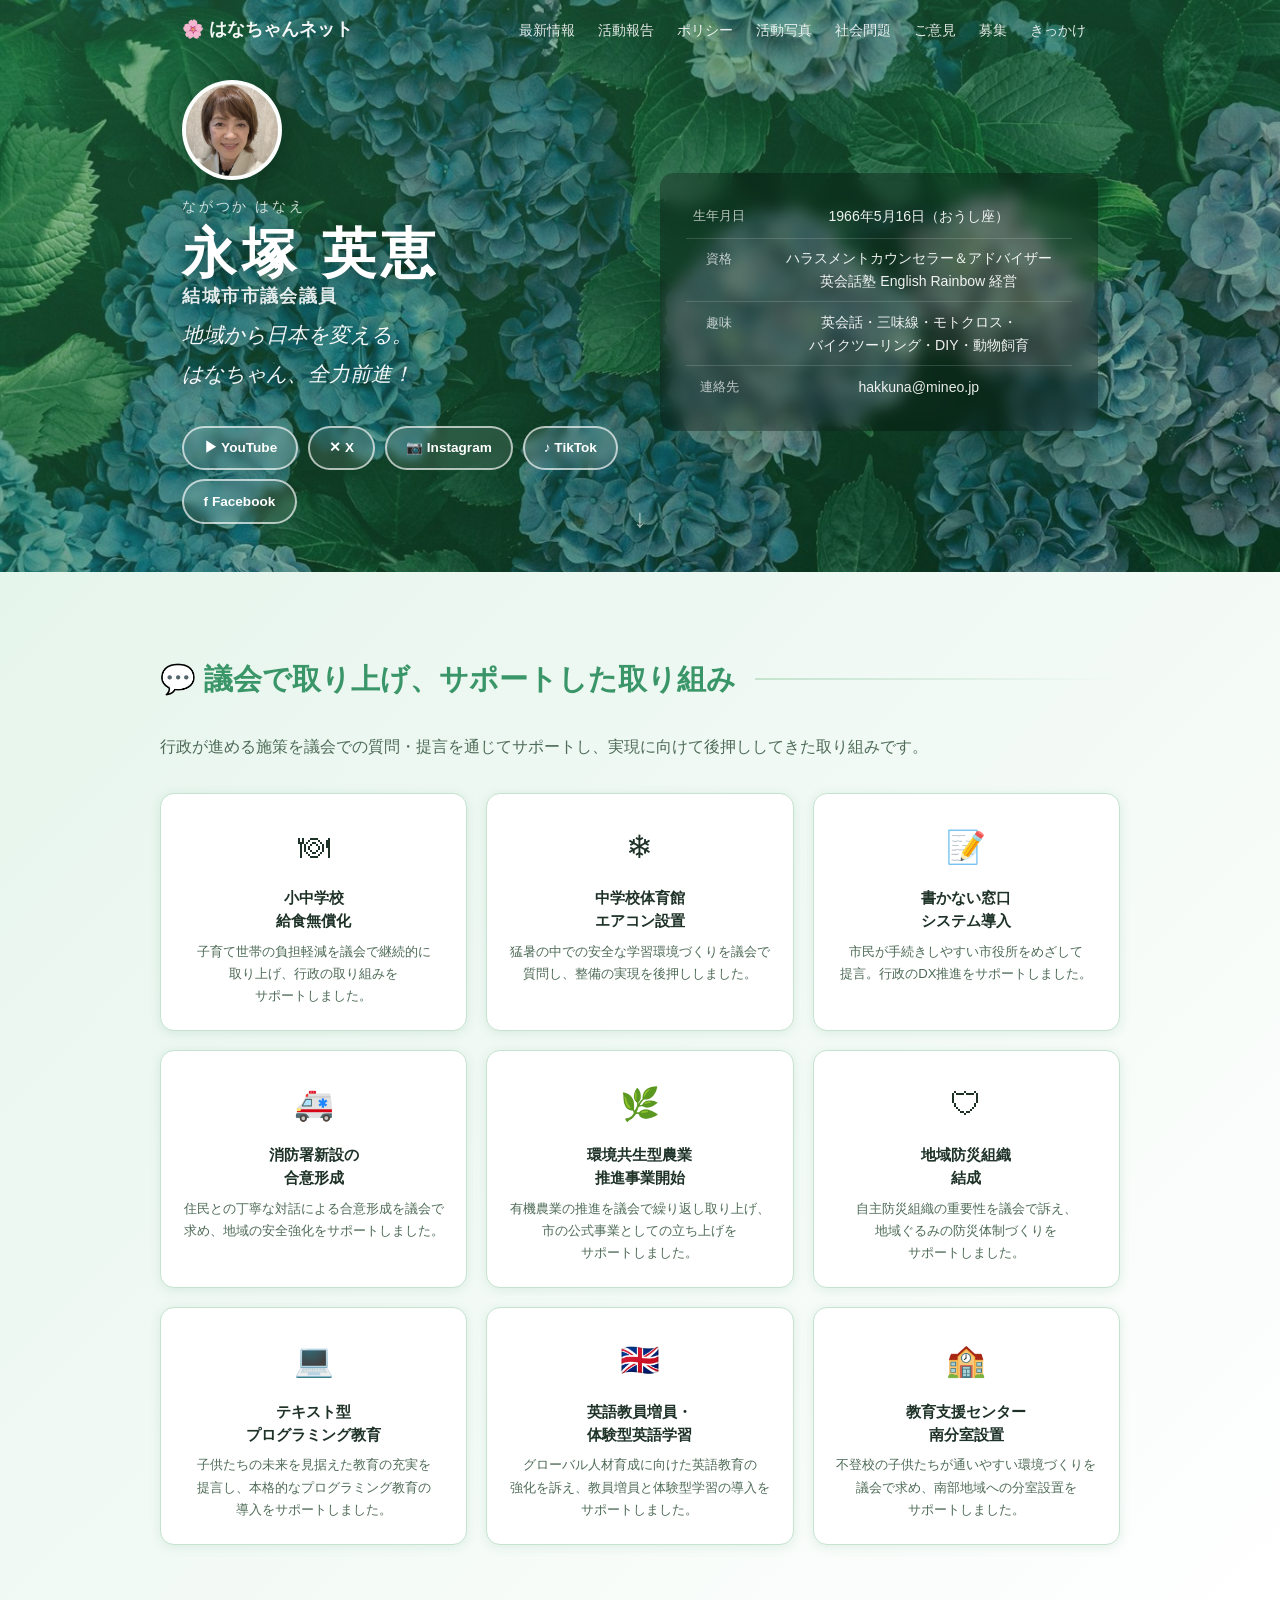
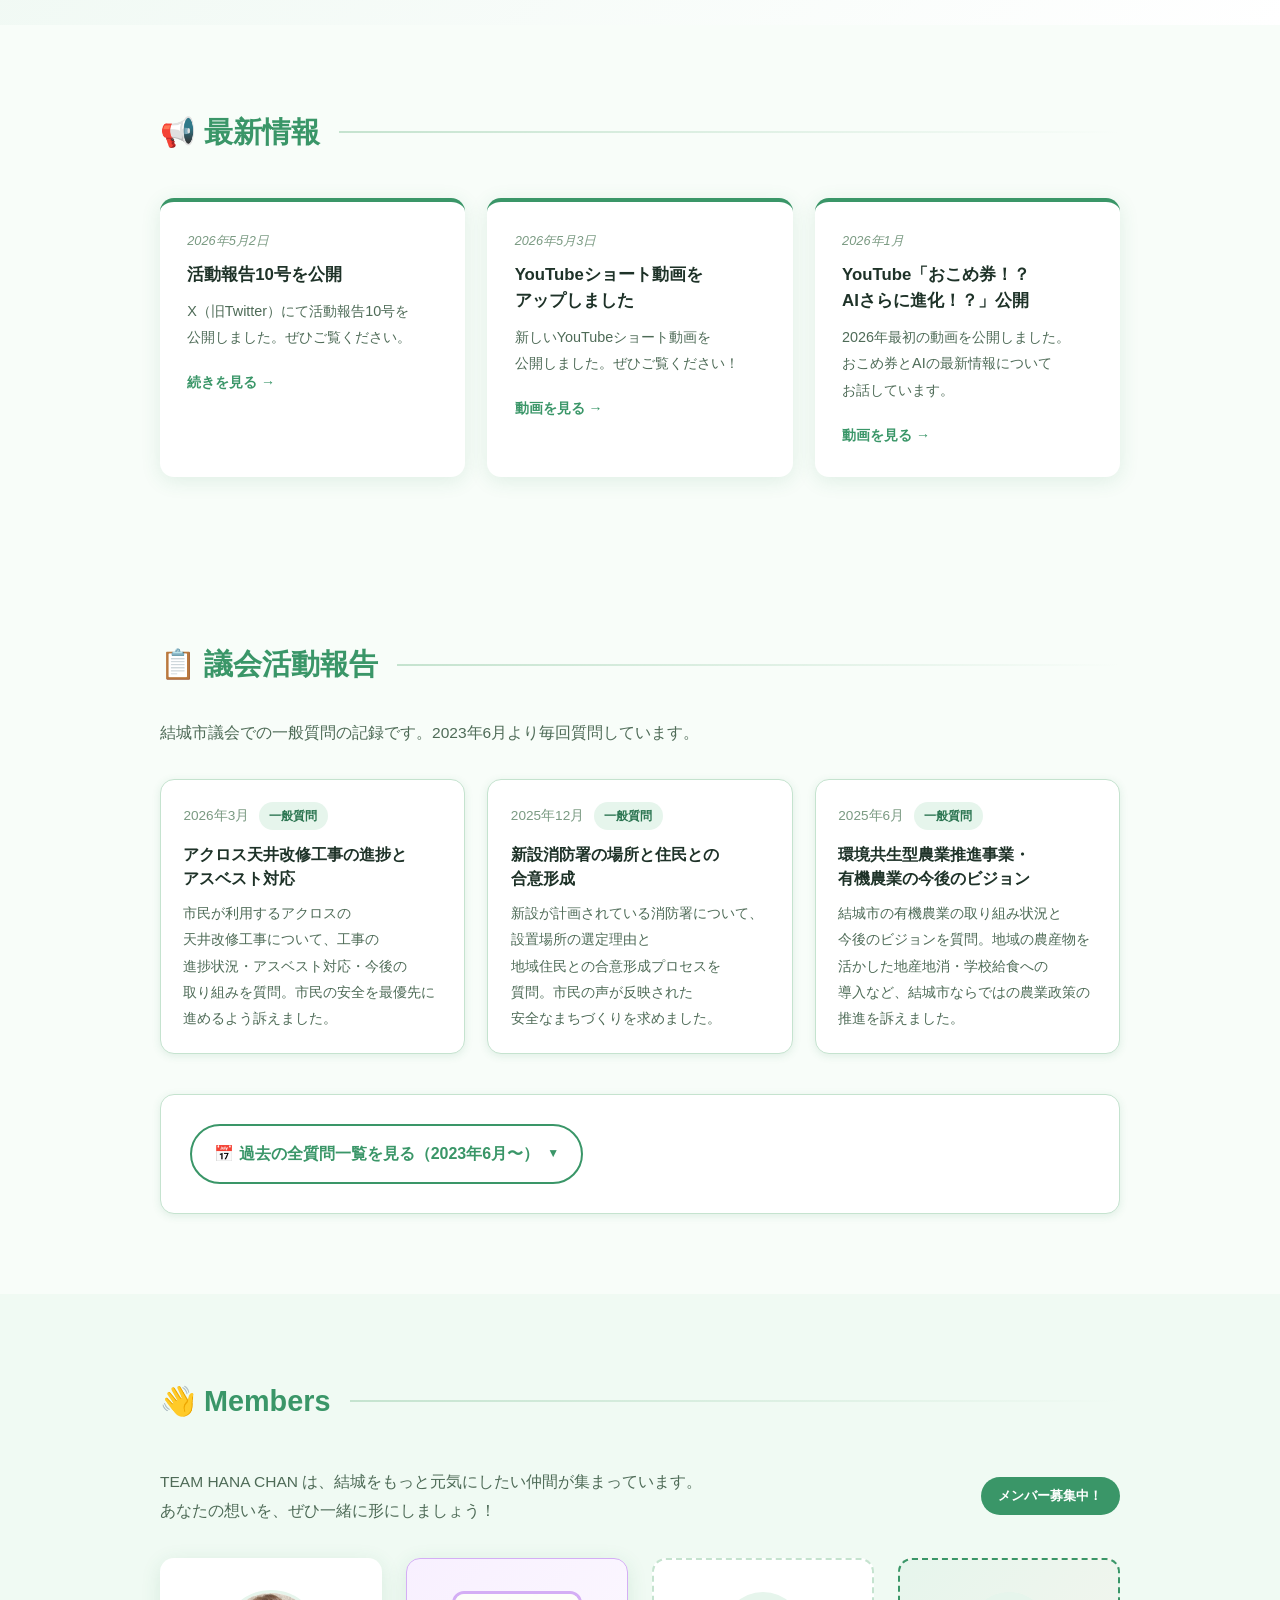
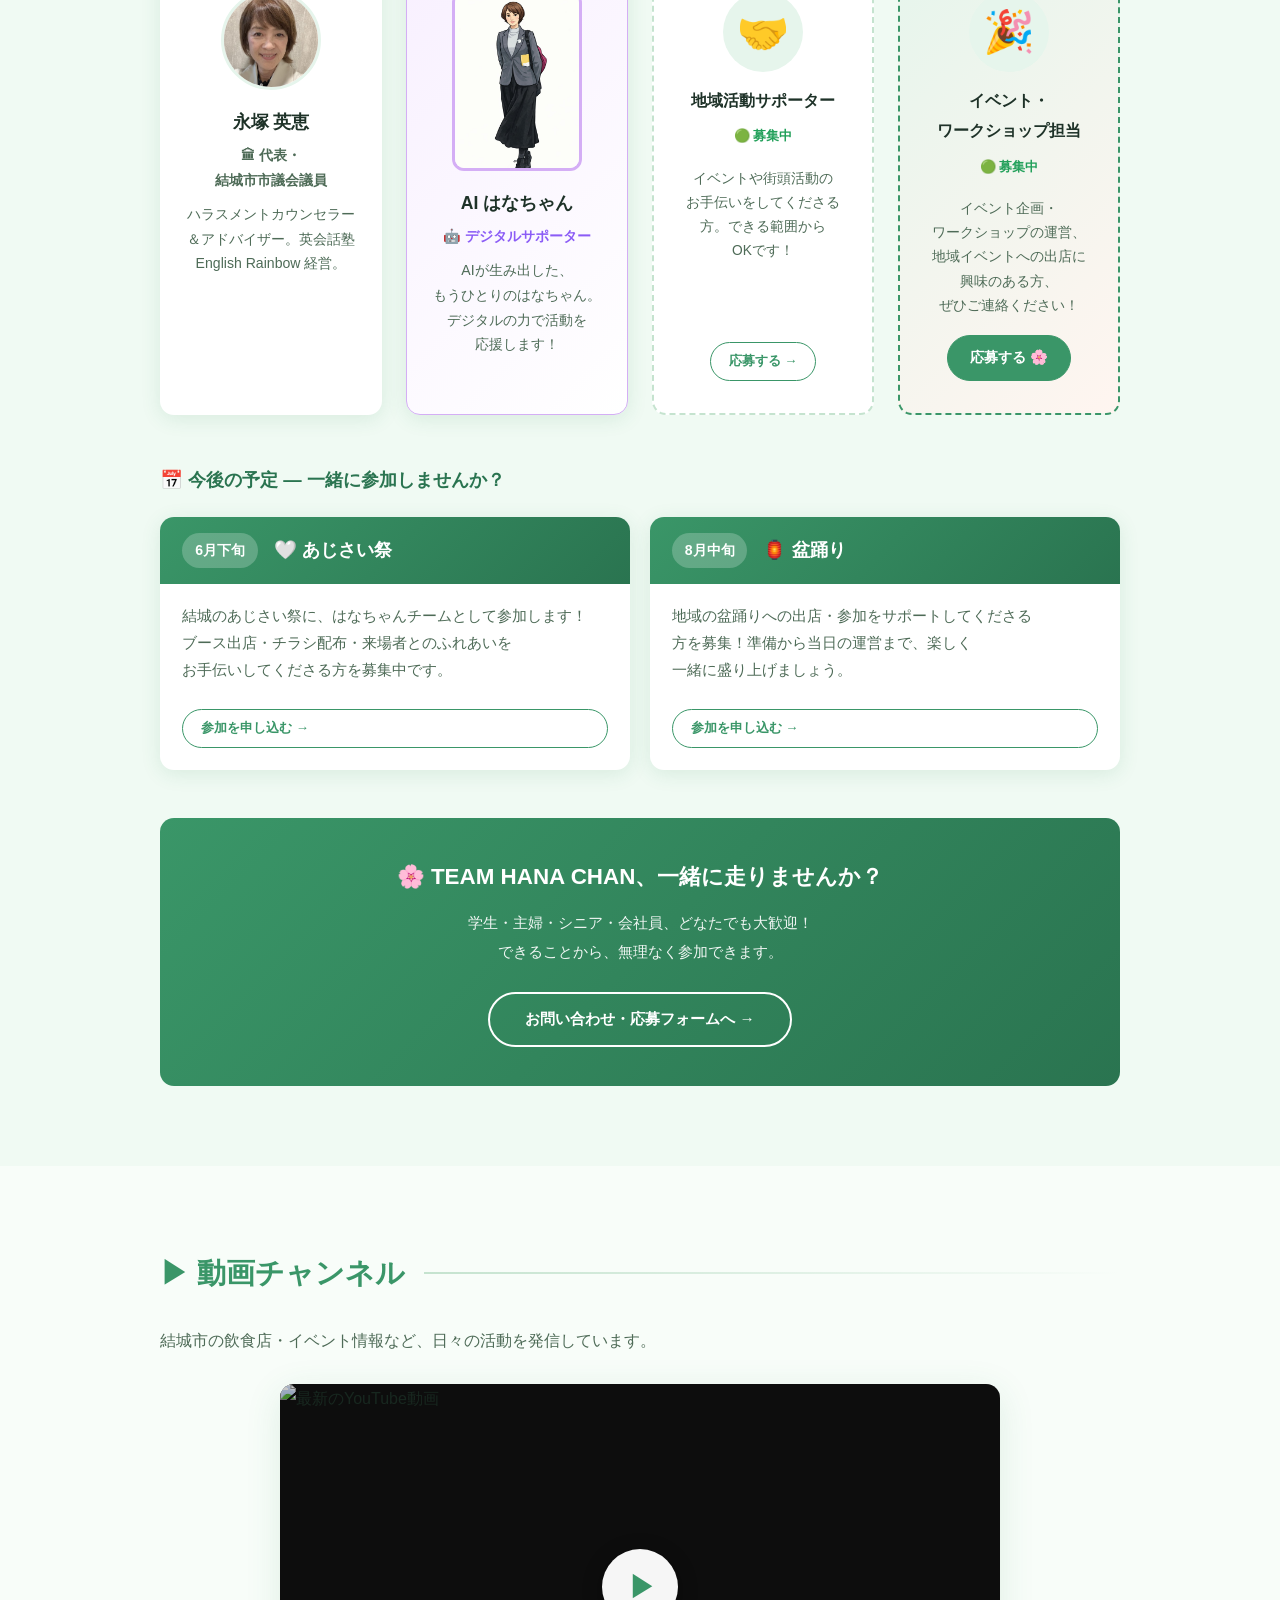
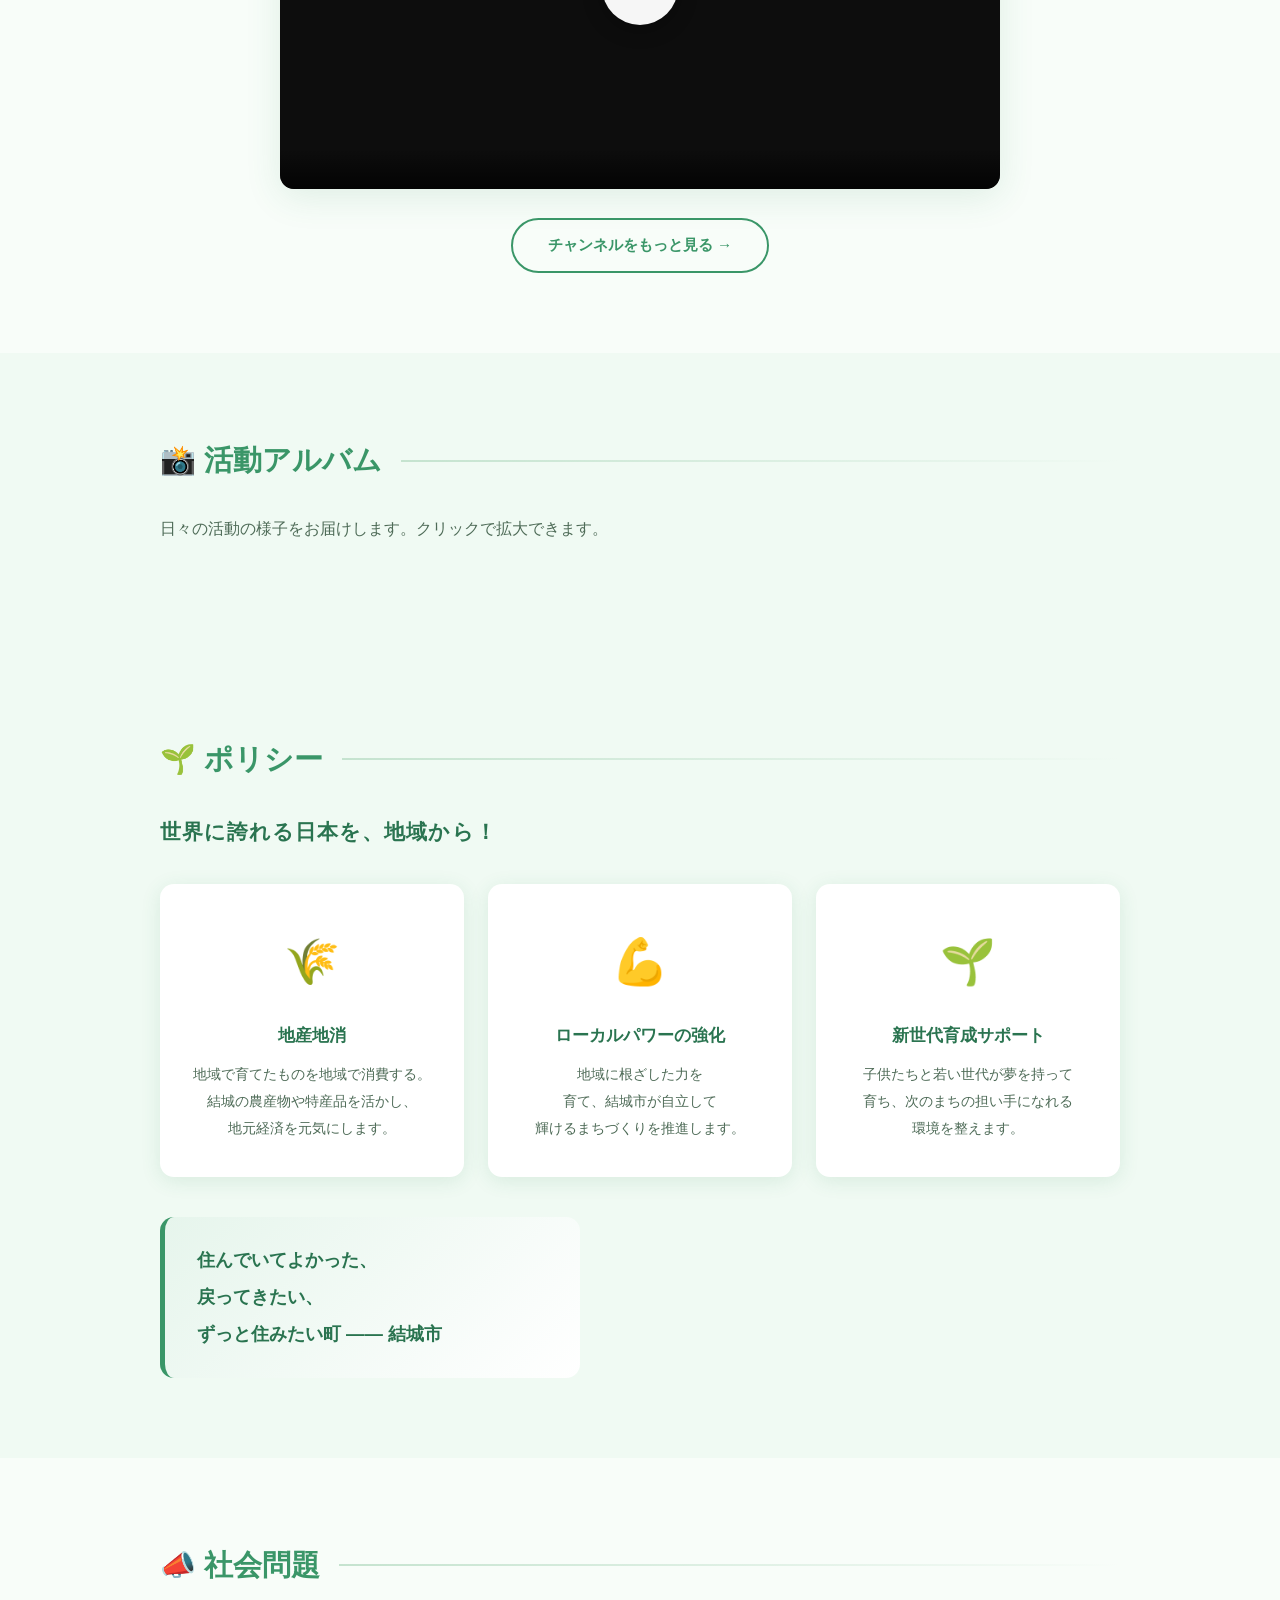
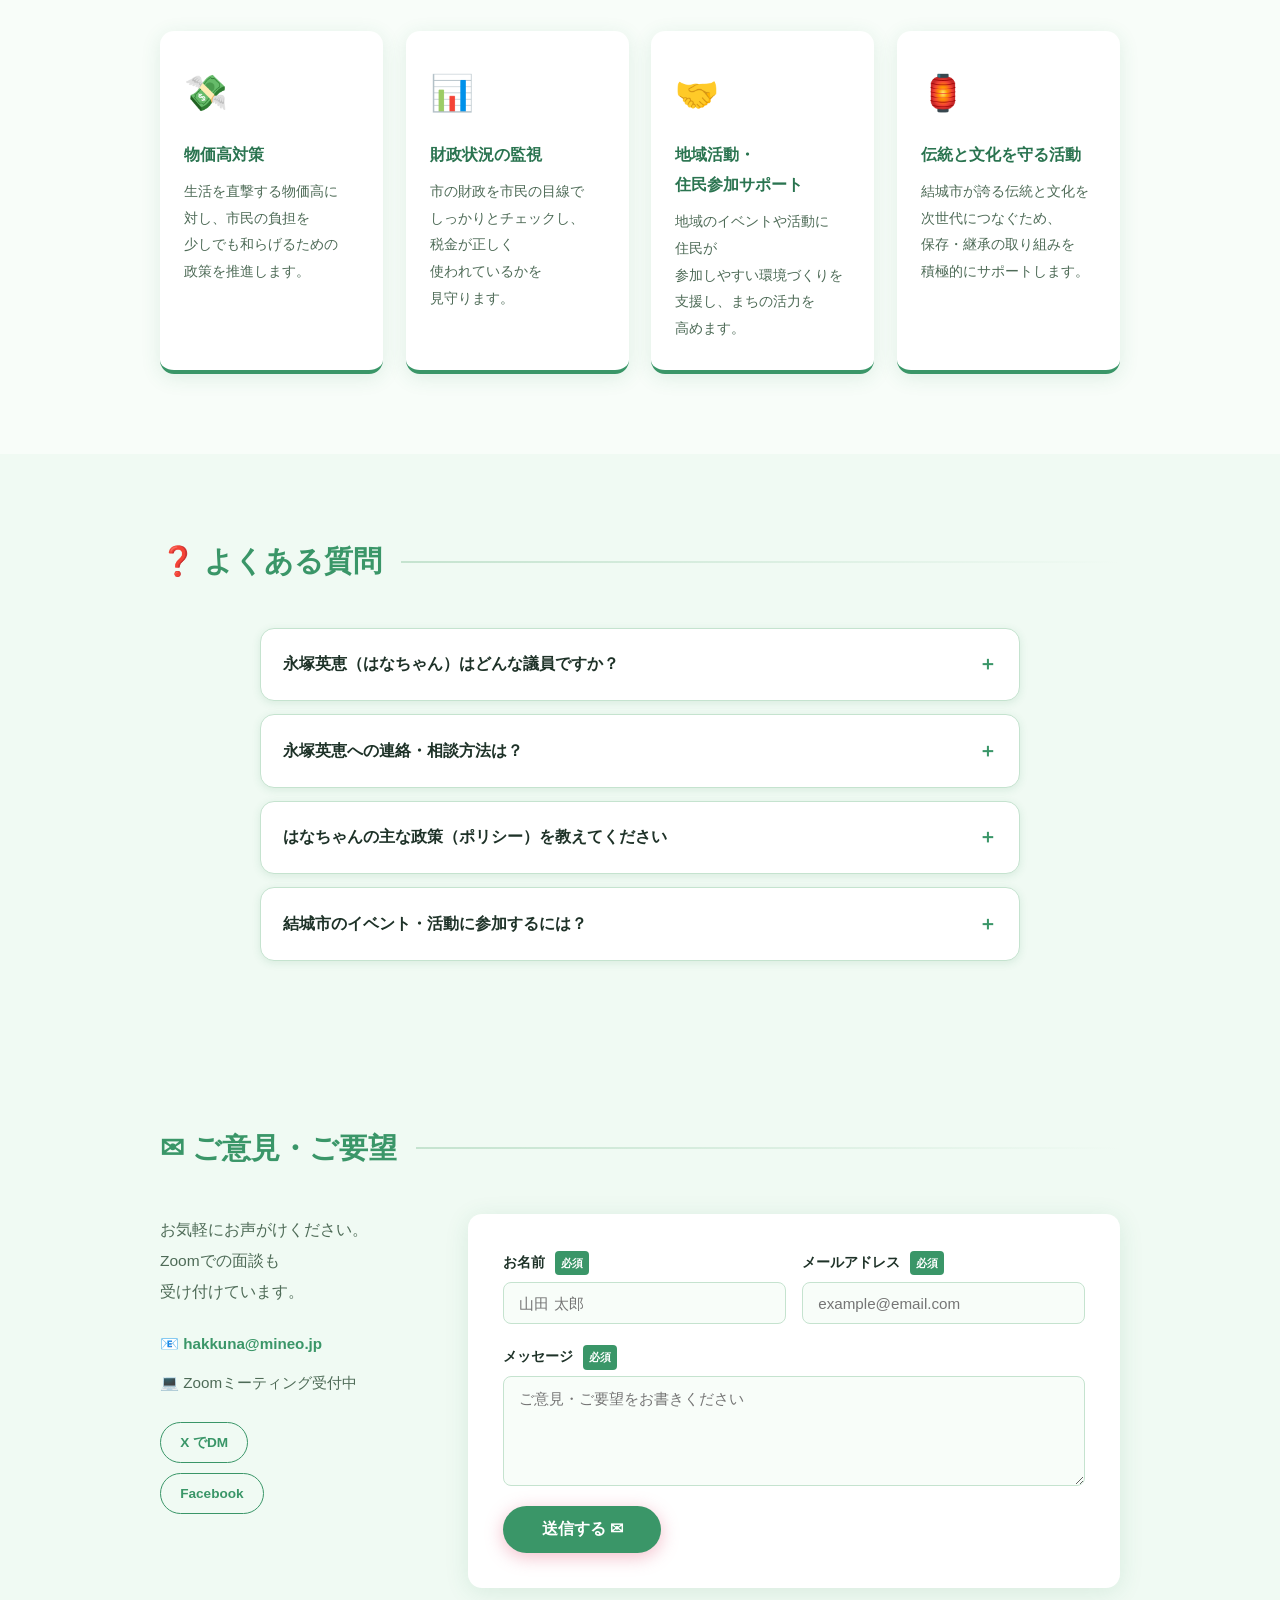
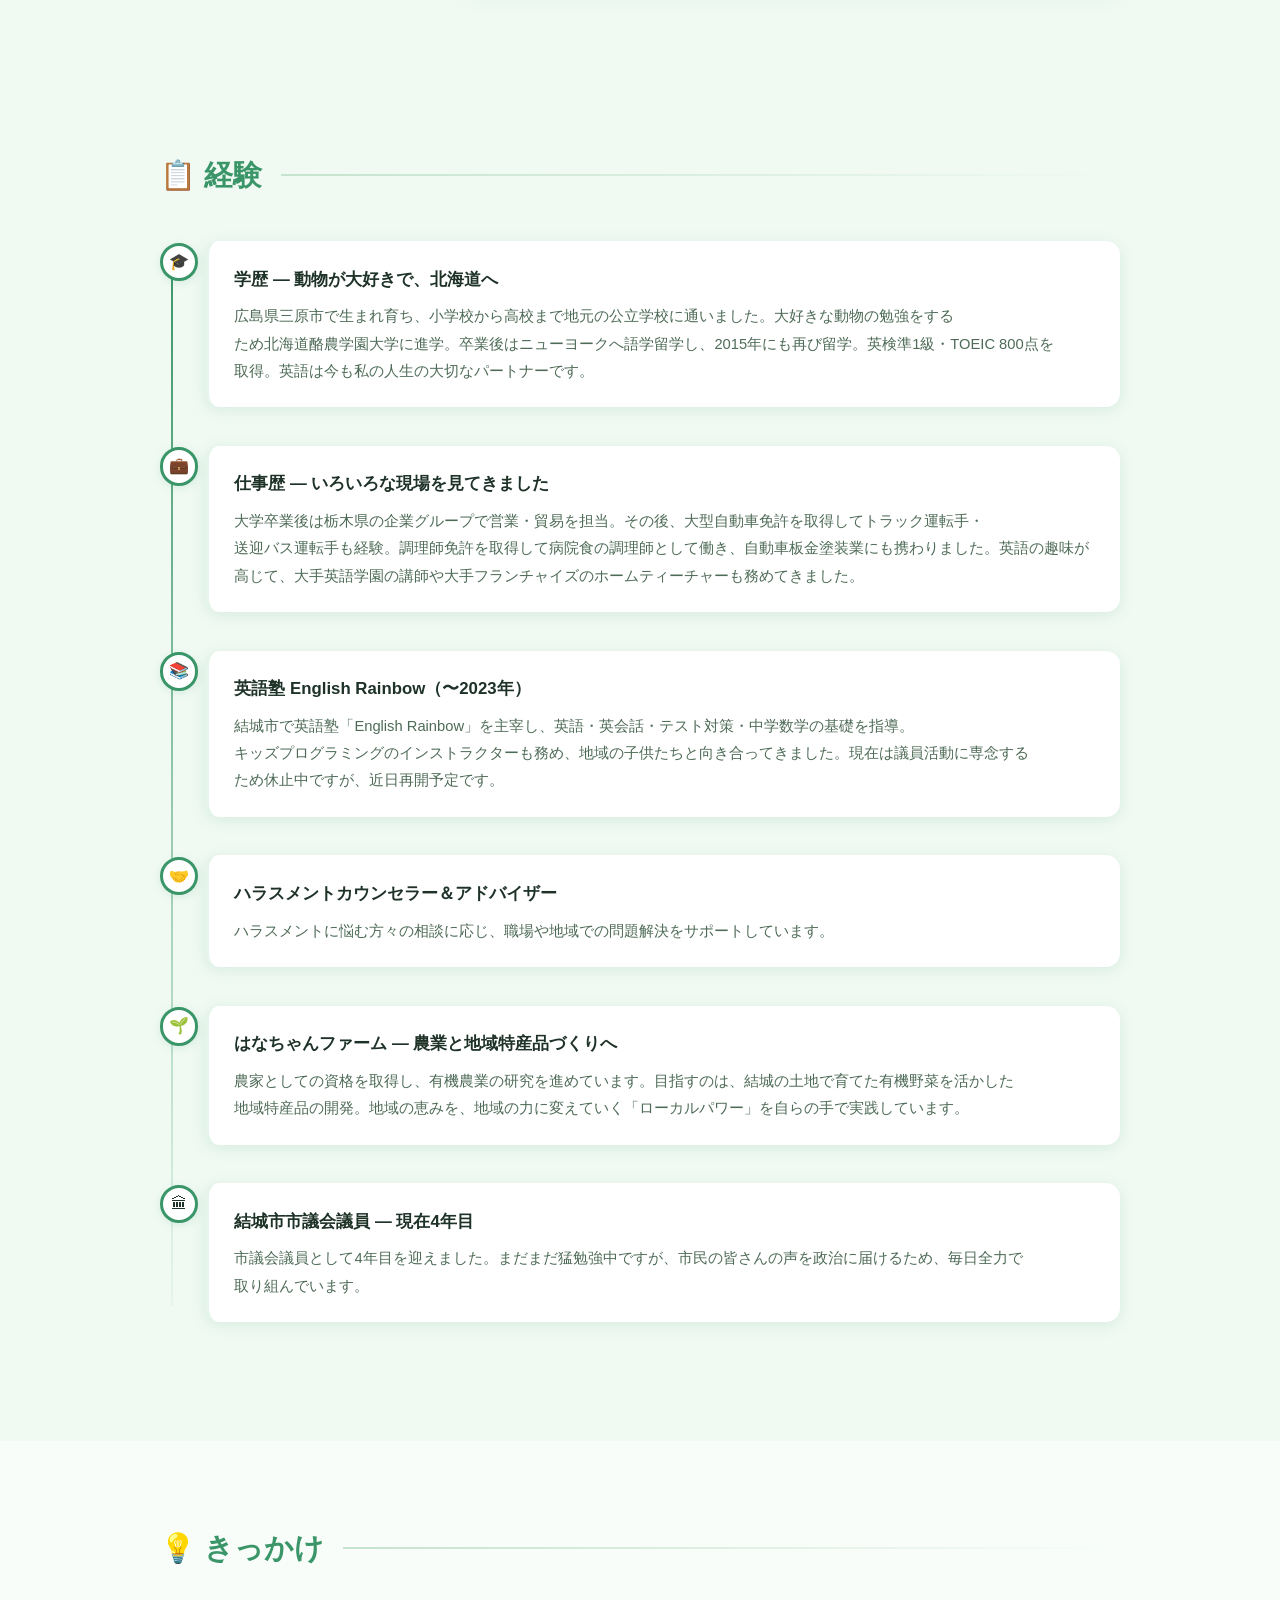
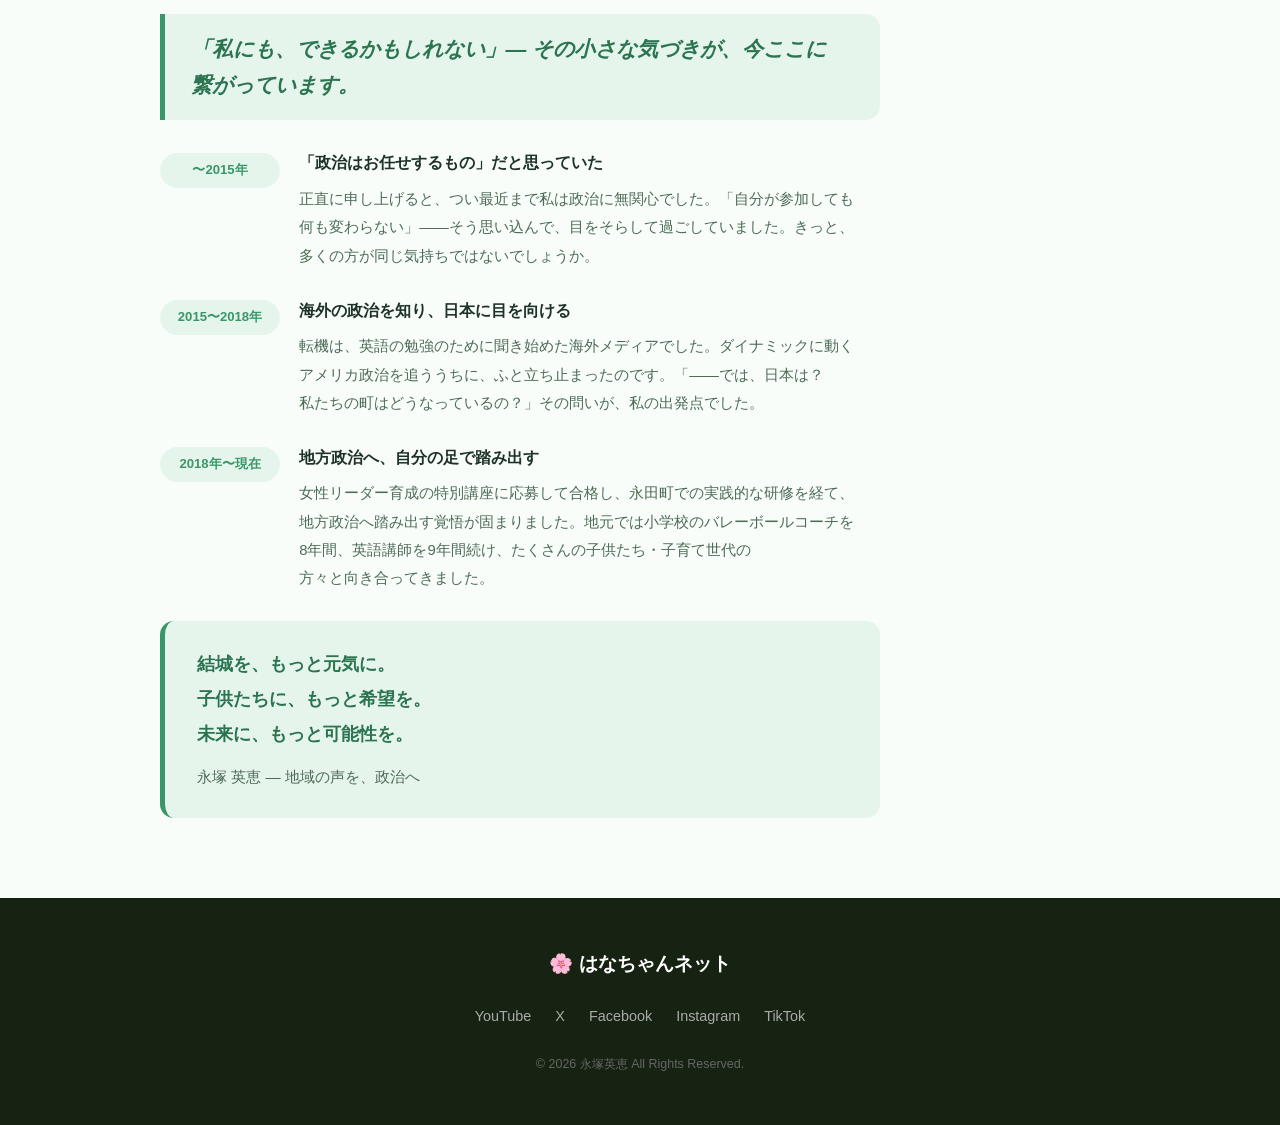
==== commit b8c35295: "Add files via upload" ====
--- a/index.html
+++ b/index.html
@@ -613,32 +613,32 @@
         <!-- ▼ 写真を追加する場合はこのブロックをコピーしてください ▼
              href="..." にリンク先URLを入れてください。リンクなしの場合は href="#" のままでOKです -->
         <a href="https://www.instagram.com/agrirainbow87/?hl=ja" target="_blank" rel="noopener" class="gallery-item fade-up">
-          <img src="images/gallery/photo1.jpg" alt="有機農業実践講習会" loading="lazy">
+          <img src="images/gallery/yukishi-organic-farming.jpg" alt="有機農業実践講習会" loading="lazy">
           <div class="gallery-caption">有機農業実践講習会</div>
         </a>
 
         <a href="https://www.instagram.com/akari_greenproject" target="_blank" rel="noopener" class="gallery-item fade-up">
-          <img src="images/gallery/photo2.jpg" alt="アカリグリーンプロジェクト" loading="lazy">
+          <img src="images/gallery/akari-green-project.jpg" alt="アカリグリーンプロジェクト" loading="lazy">
           <div class="gallery-caption">アカリグリーンプロジェクト</div>
         </a>
 
         <a href="https://www.instagram.com/hakkyna/" target="_blank" rel="noopener" class="gallery-item fade-up">
-          <img src="images/gallery/photo3.jpg" alt="地域のイベント" loading="lazy">
+          <img src="images/gallery/yukishi-chiiki-event.jpg" alt="地域のイベント" loading="lazy">
           <div class="gallery-caption">地域のイベント</div>
         </a>
 
         <a href="https://www.instagram.com/hanaenagatsuka/" target="_blank" rel="noopener" class="gallery-item fade-up">
-          <img src="images/gallery/photo4.jpg" alt="議員活動" loading="lazy">
+          <img src="images/gallery/nagatsuka-hanae-giin.jpg" alt="議員活動" loading="lazy">
           <div class="gallery-caption">議員活動</div>
         </a>
 
         <a href="https://www.instagram.com/yukisatoyamanokai/?hl=ja" target="_blank" rel="noopener" class="gallery-item fade-up">
-          <img src="images/gallery/photo5.jpg" alt="里山活動でお芋を焼く" loading="lazy">
+          <img src="images/gallery/yukishi-satoyama.jpg" alt="里山活動でお芋を焼く" loading="lazy">
           <div class="gallery-caption">里山活動でお芋を焼く</div>
         </a>
 
         <a href="https://www.tiktok.com/@hakkyna?_t=8YKvqJxHCEb&_r=1" target="_blank" rel="noopener" class="gallery-item fade-up">
-          <img src="images/gallery/photo6.jpg" alt="結城市の魅力" loading="lazy">
+          <img src="images/gallery/yukishi-miryoku.jpg" alt="結城市の魅力" loading="lazy">
           <div class="gallery-caption">結城市の魅力</div>
         </a>
         <!-- ▲ ここまでコピー ▲ -->
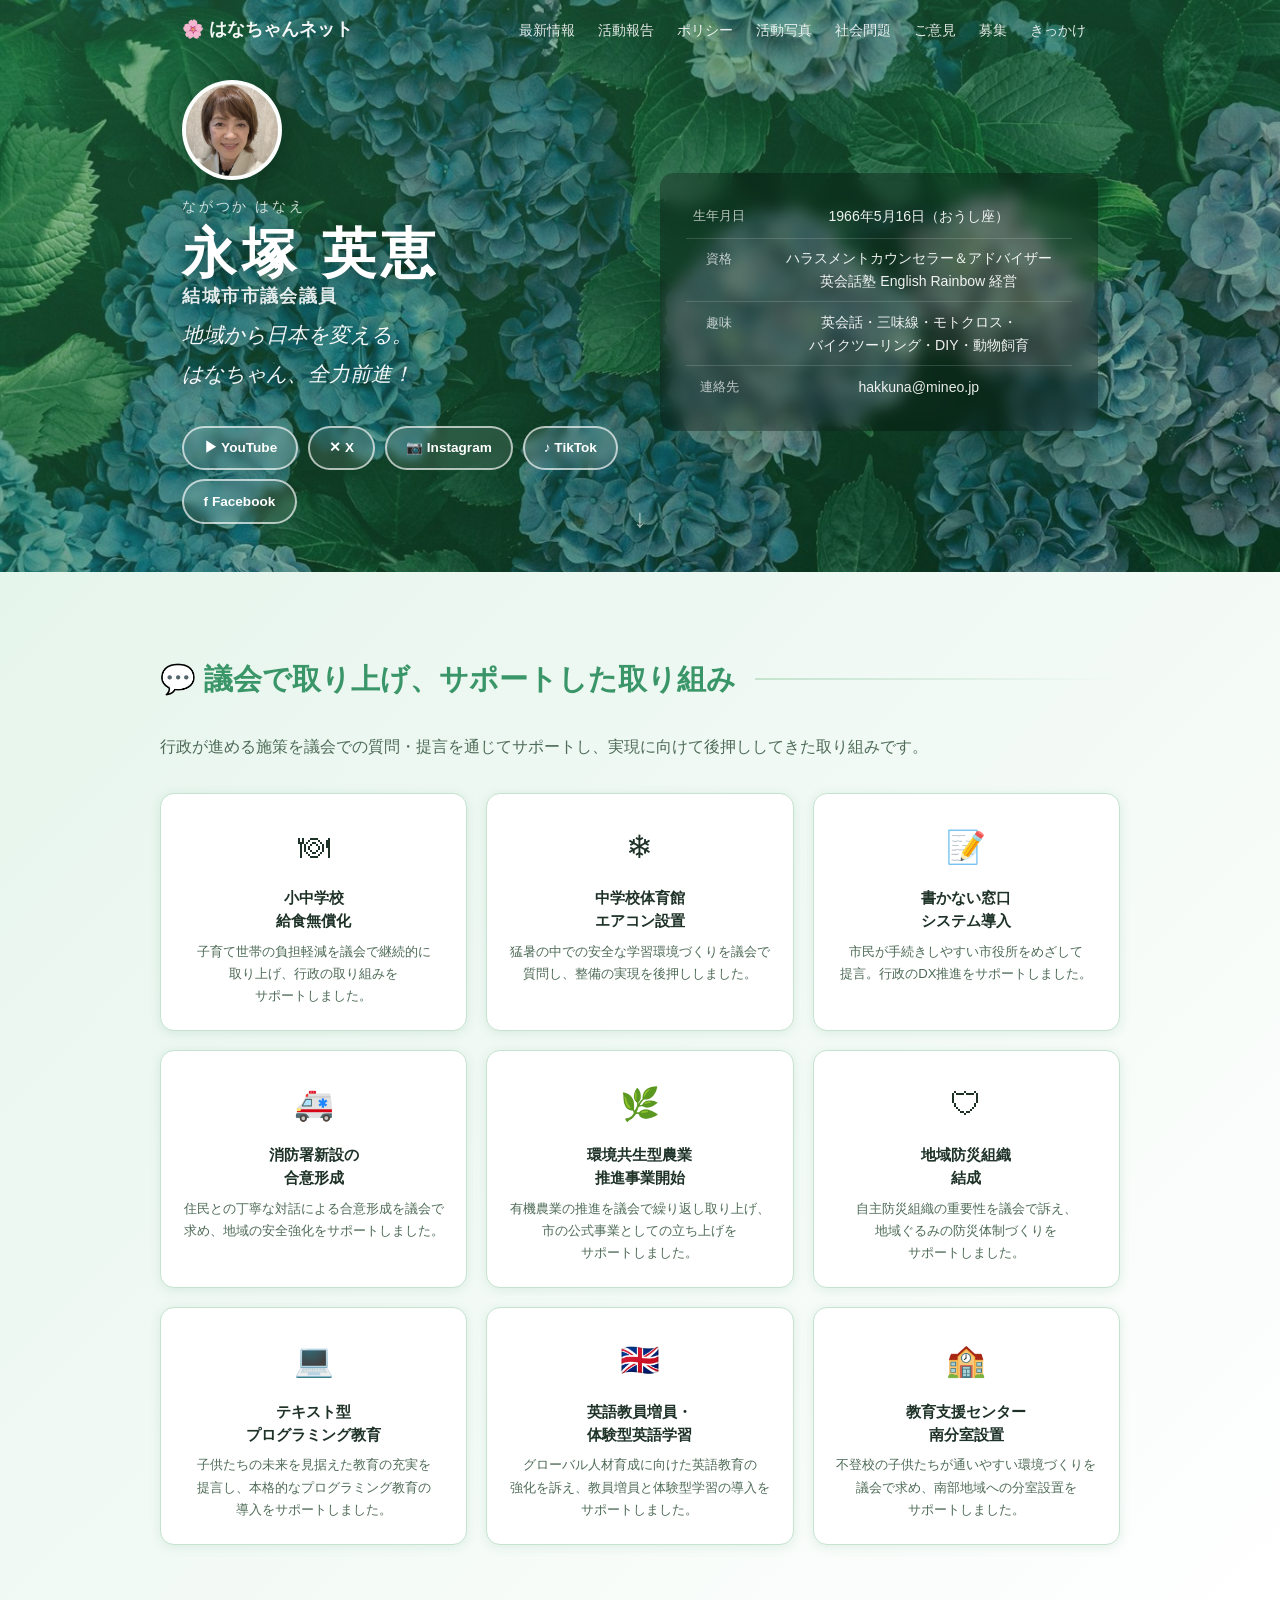
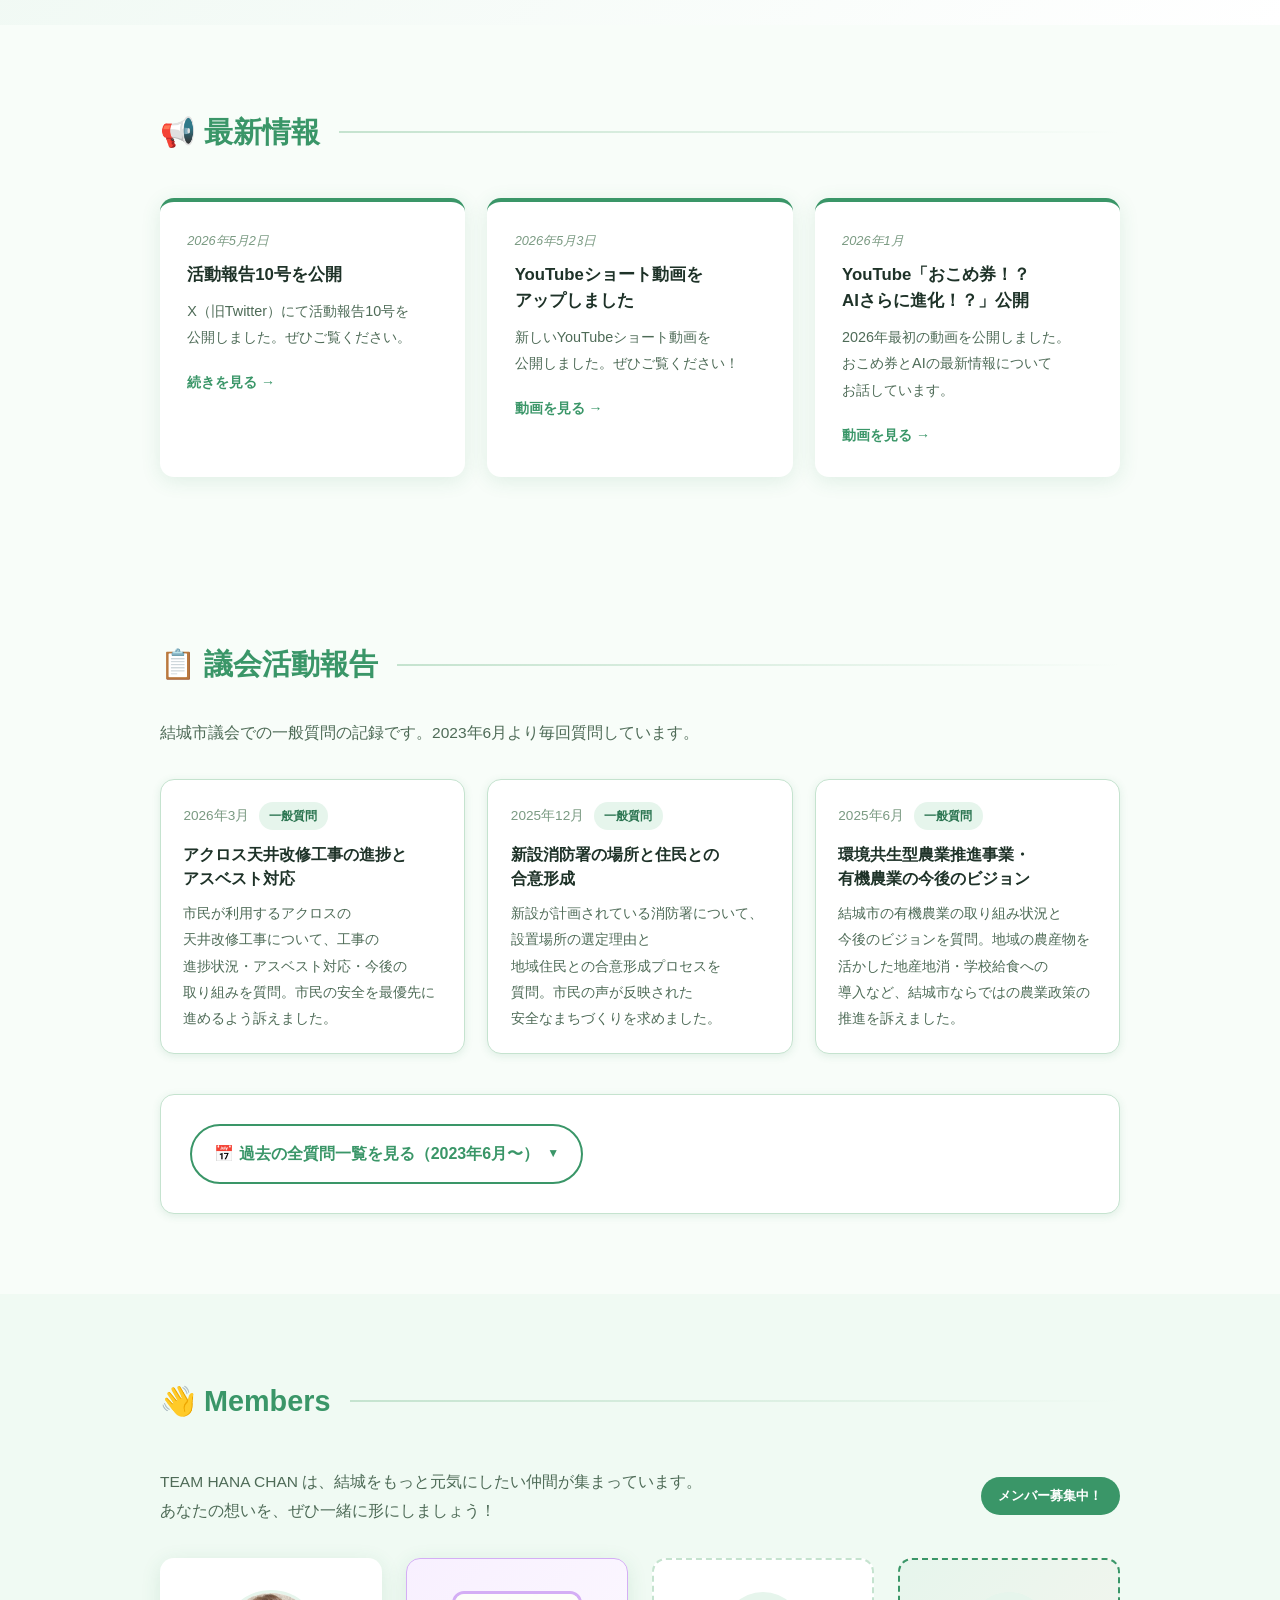
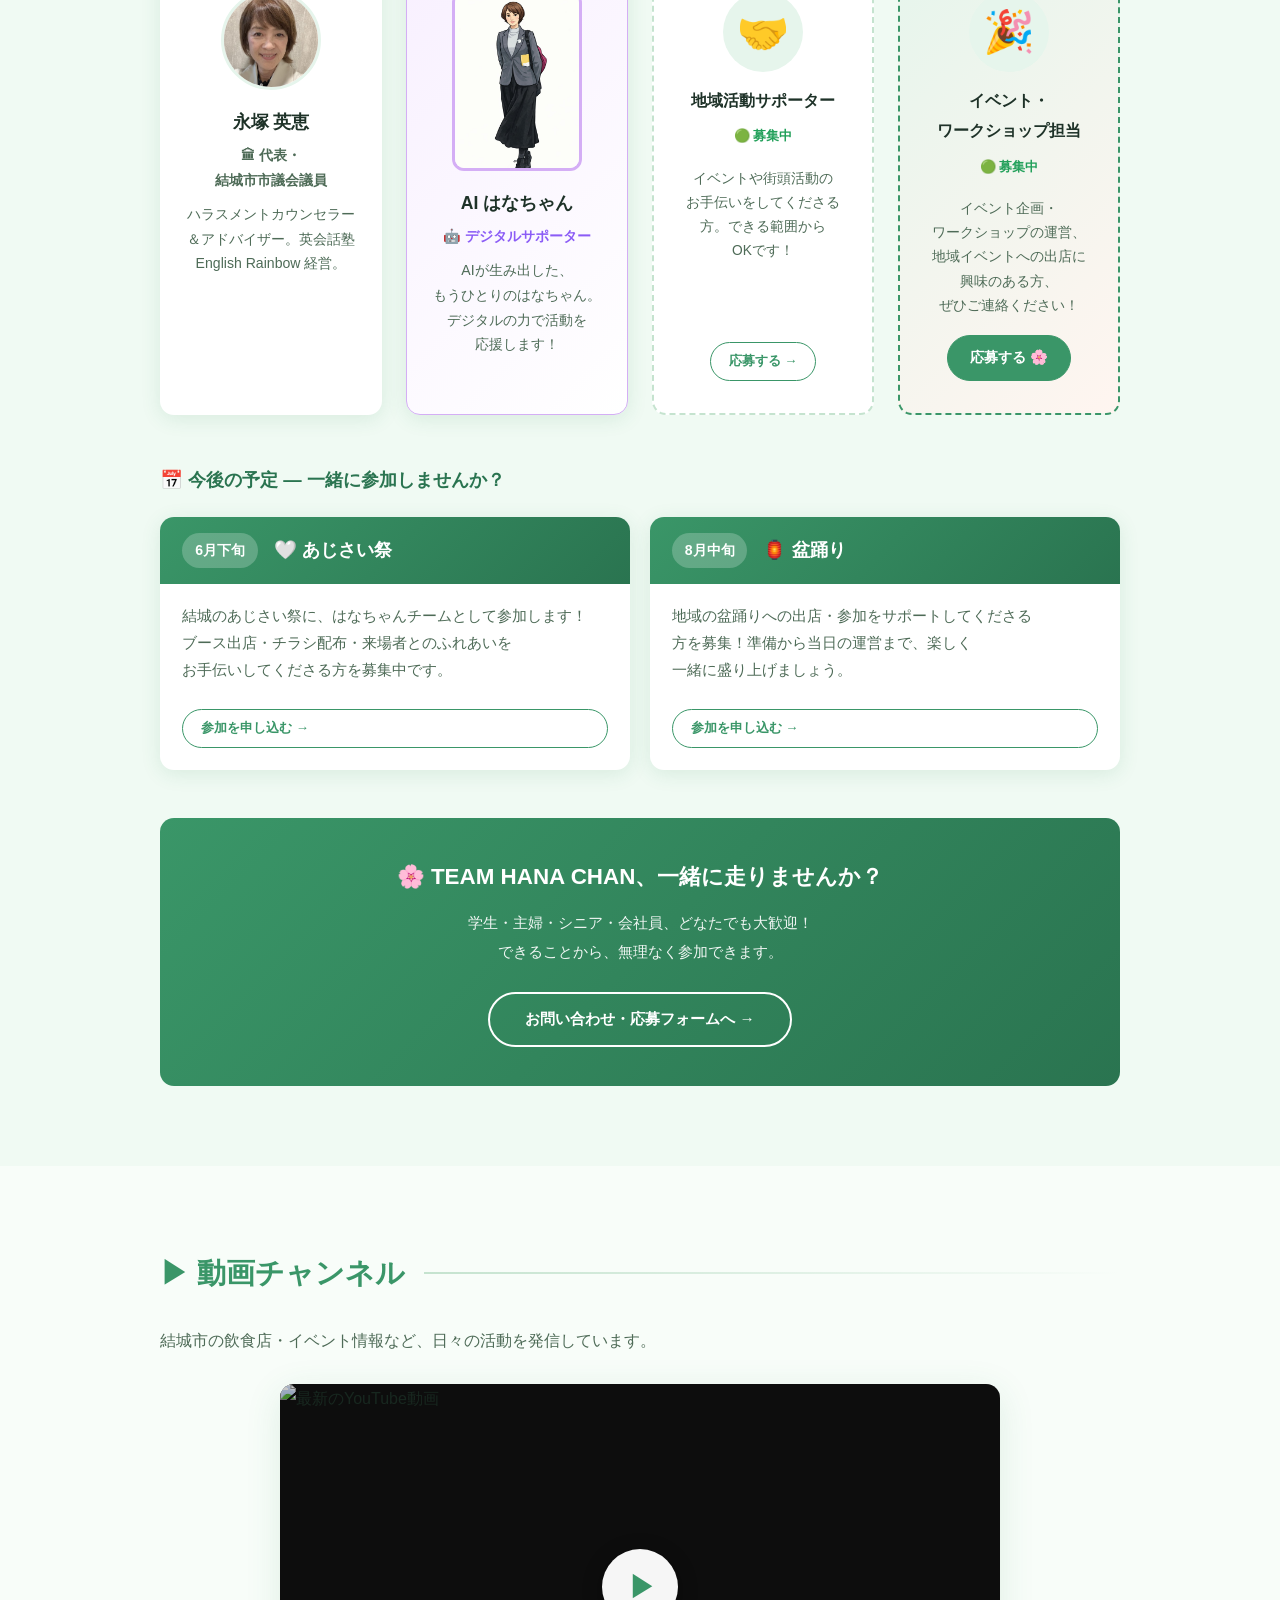
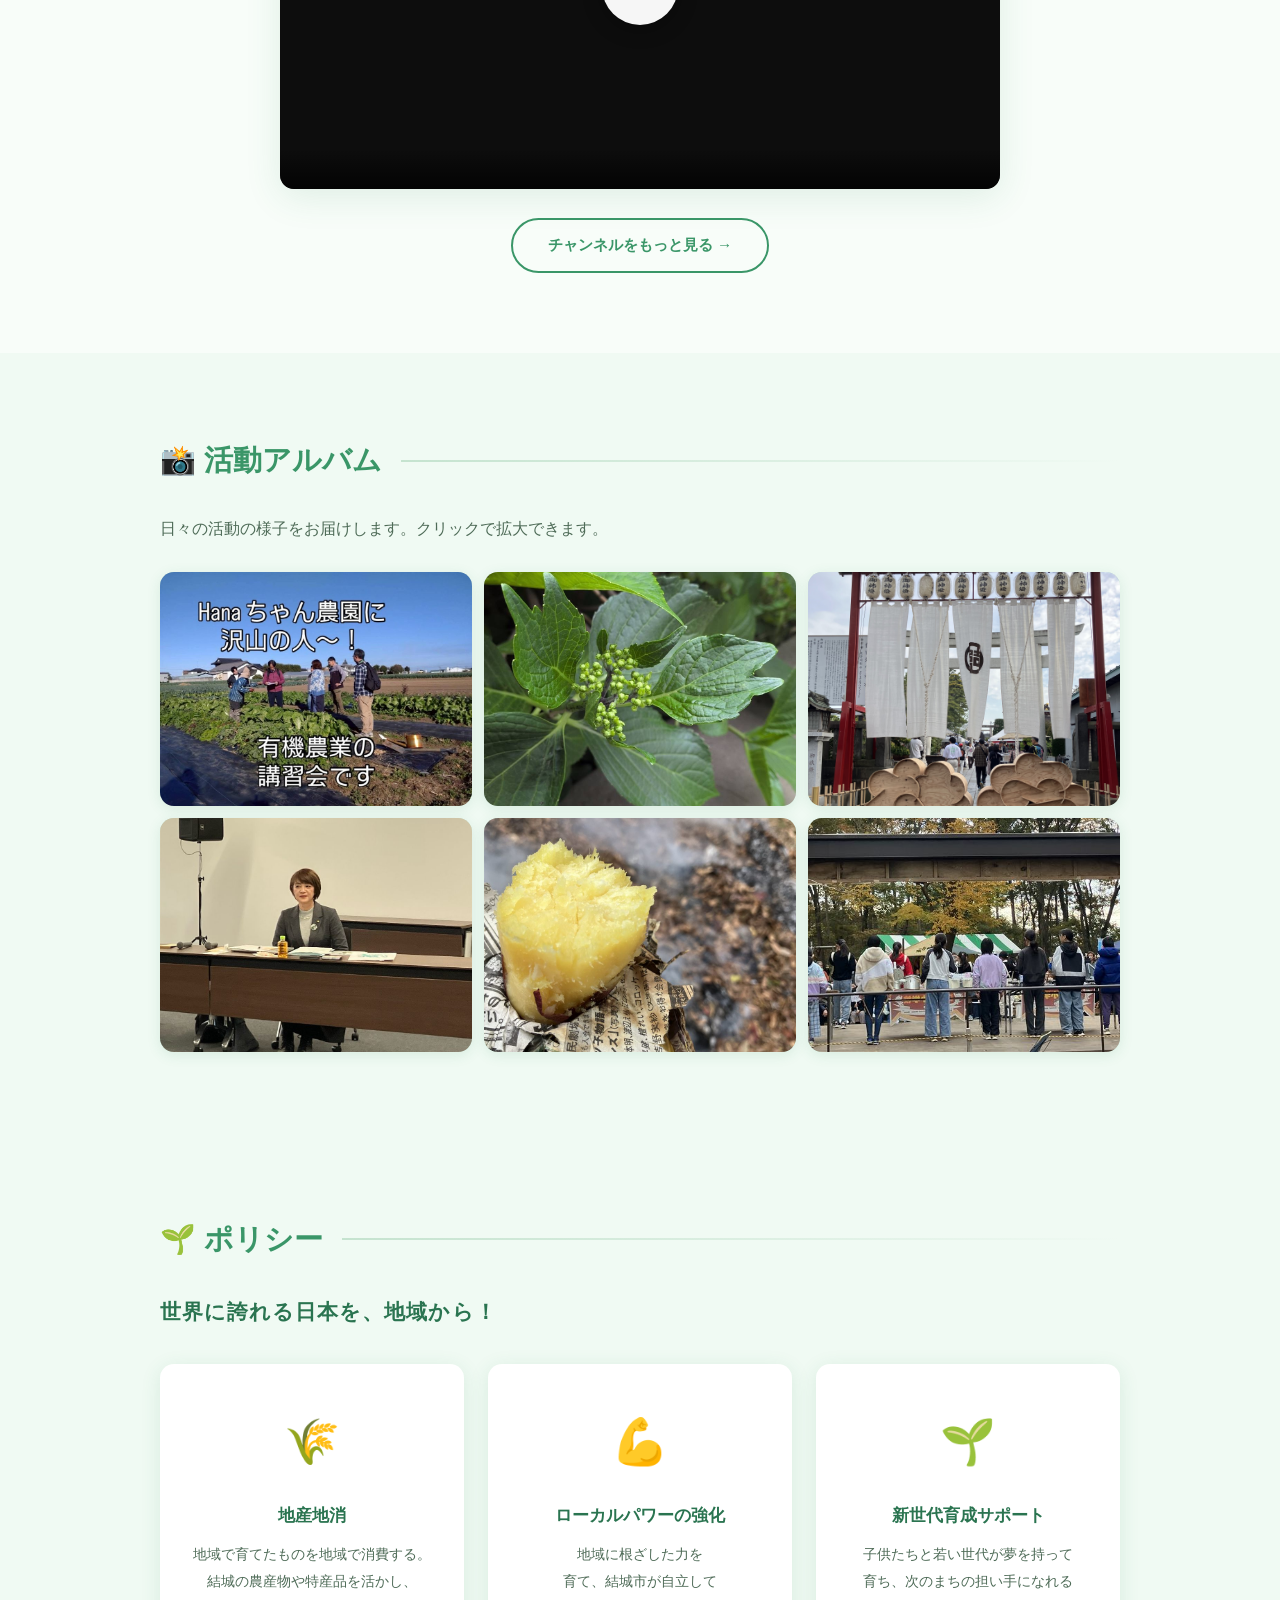
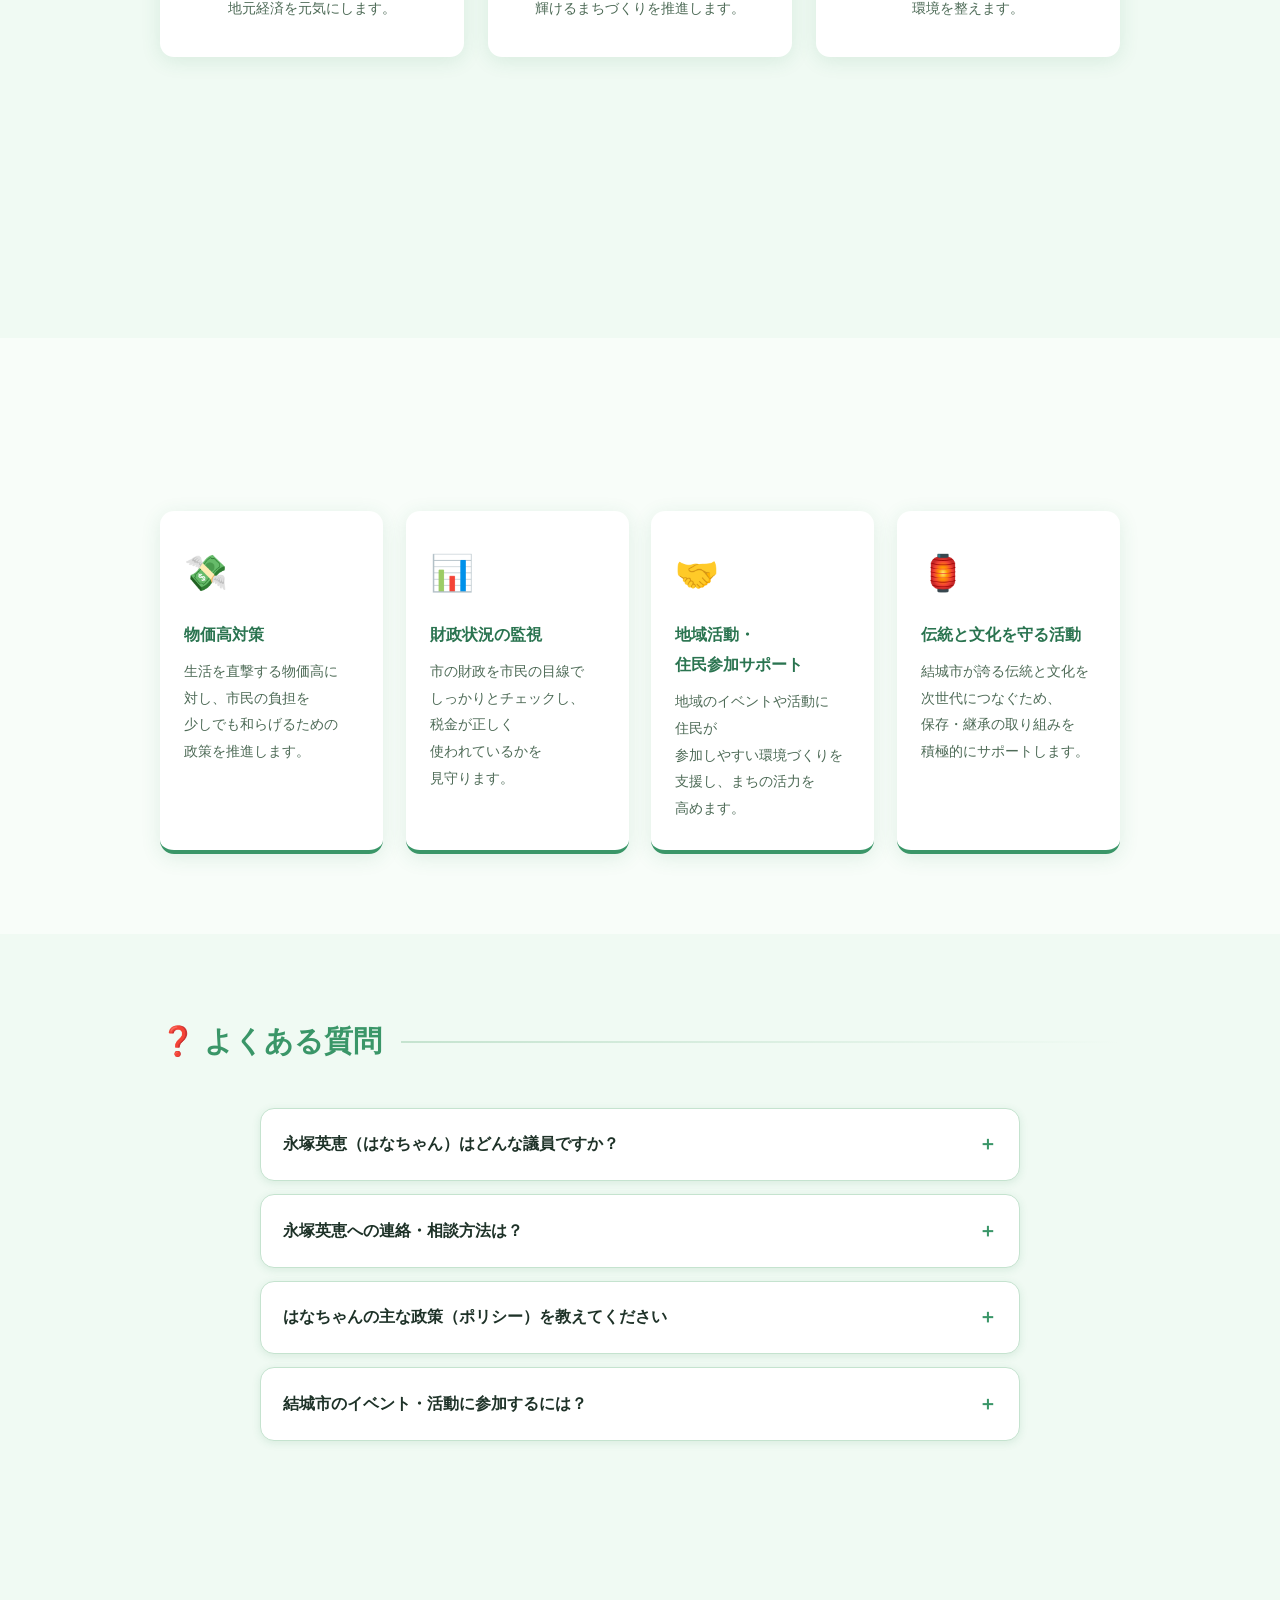
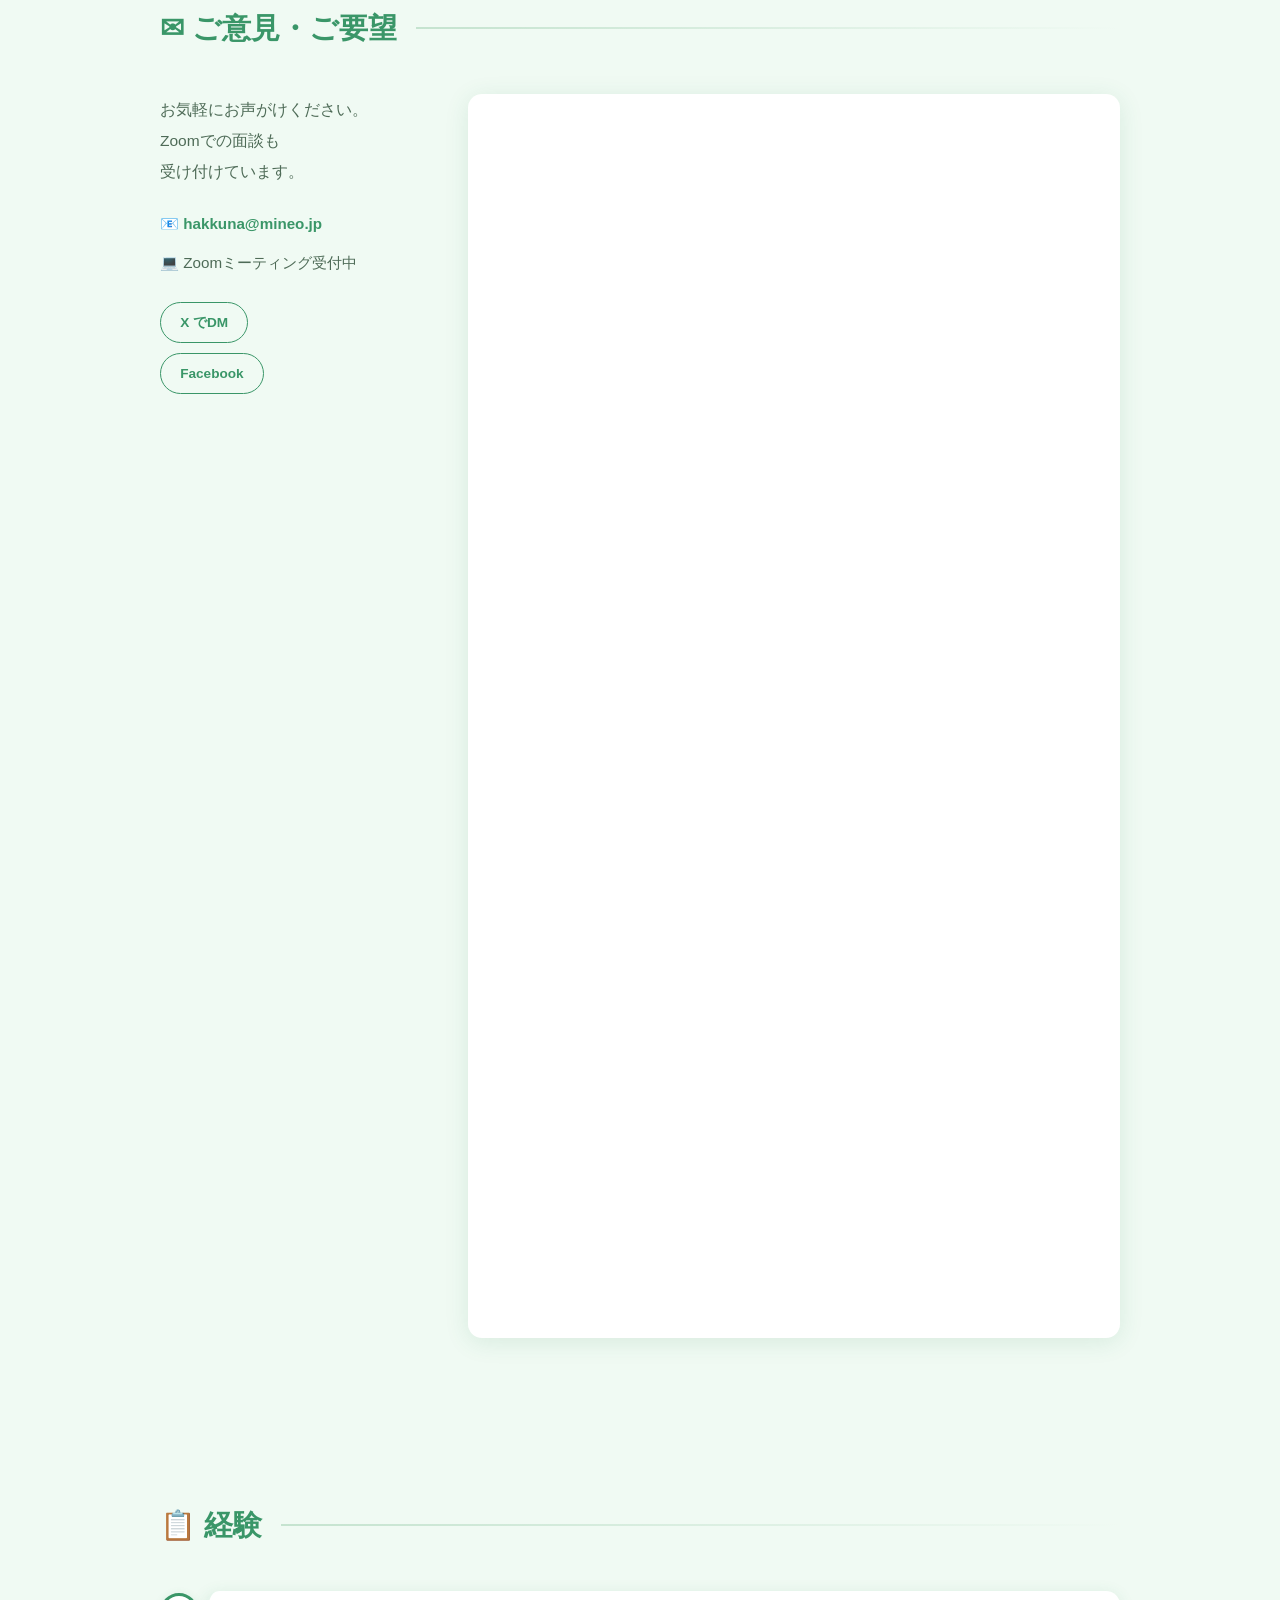
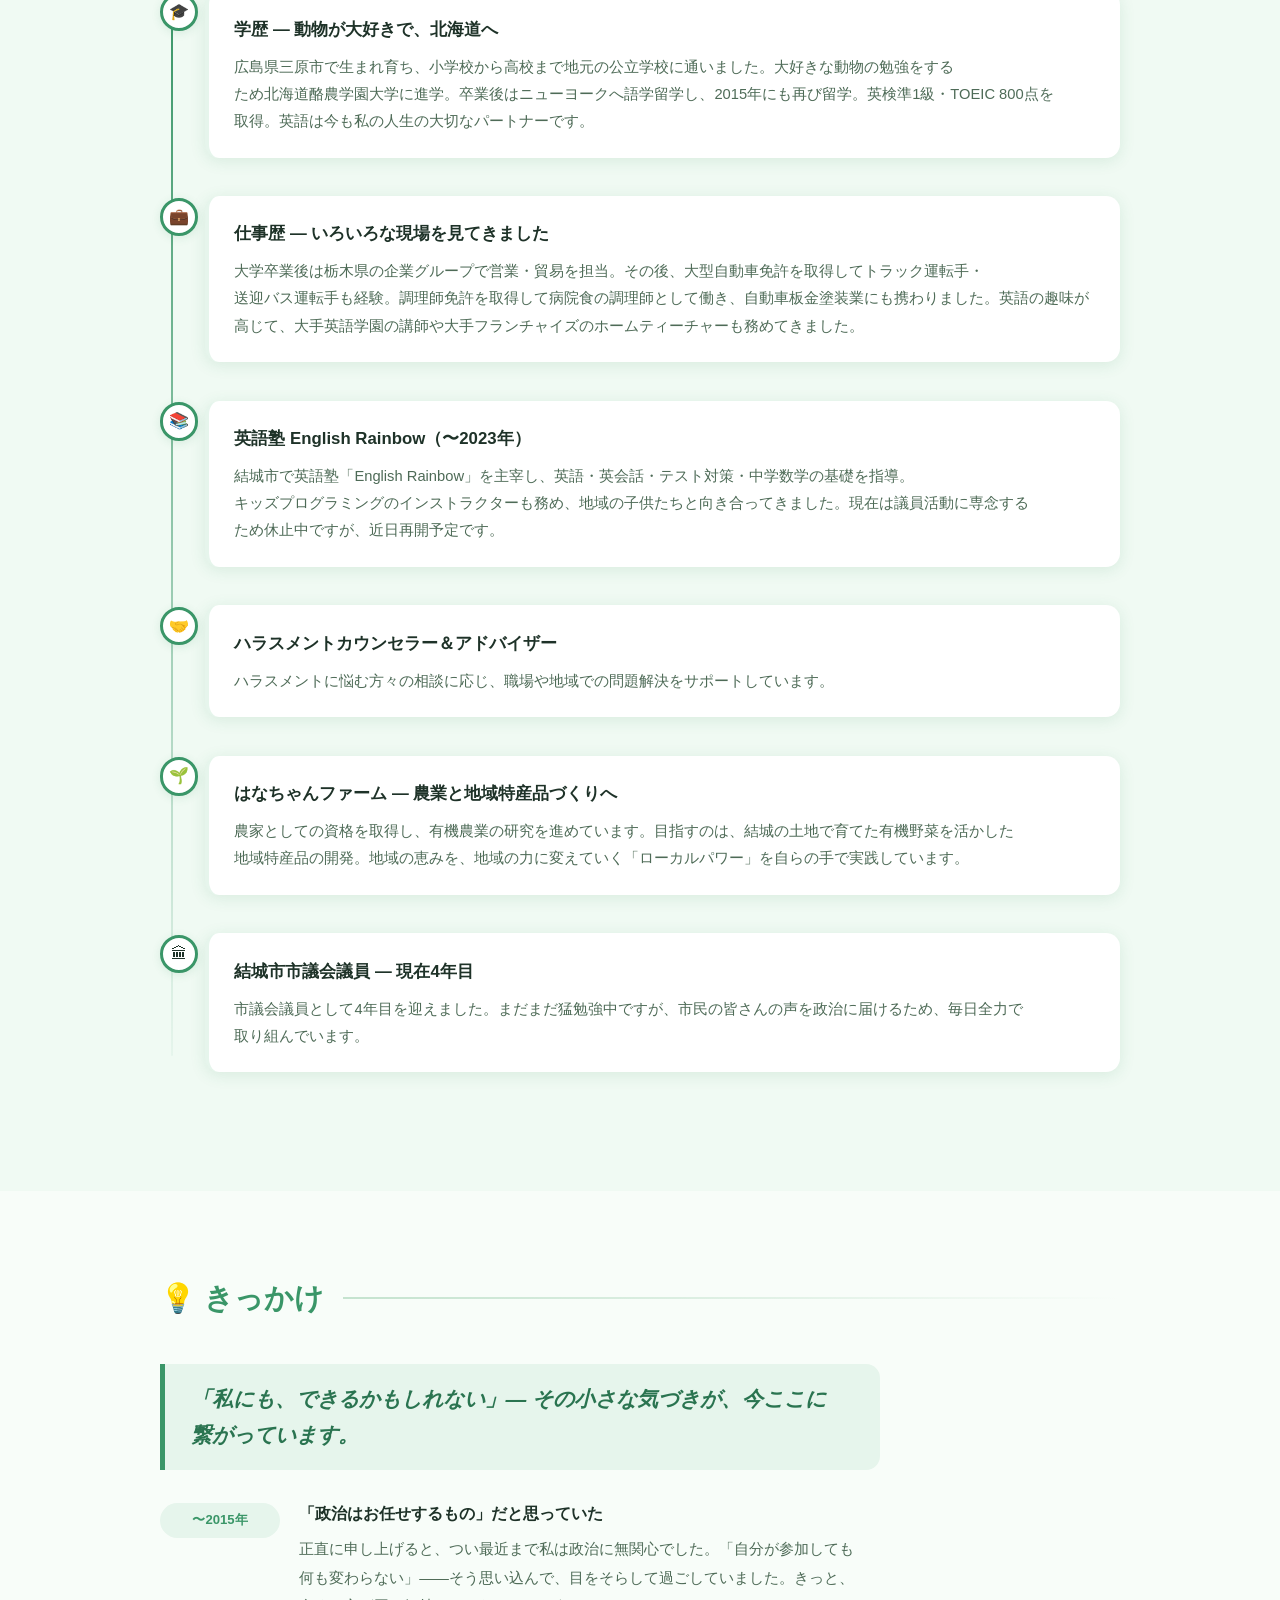
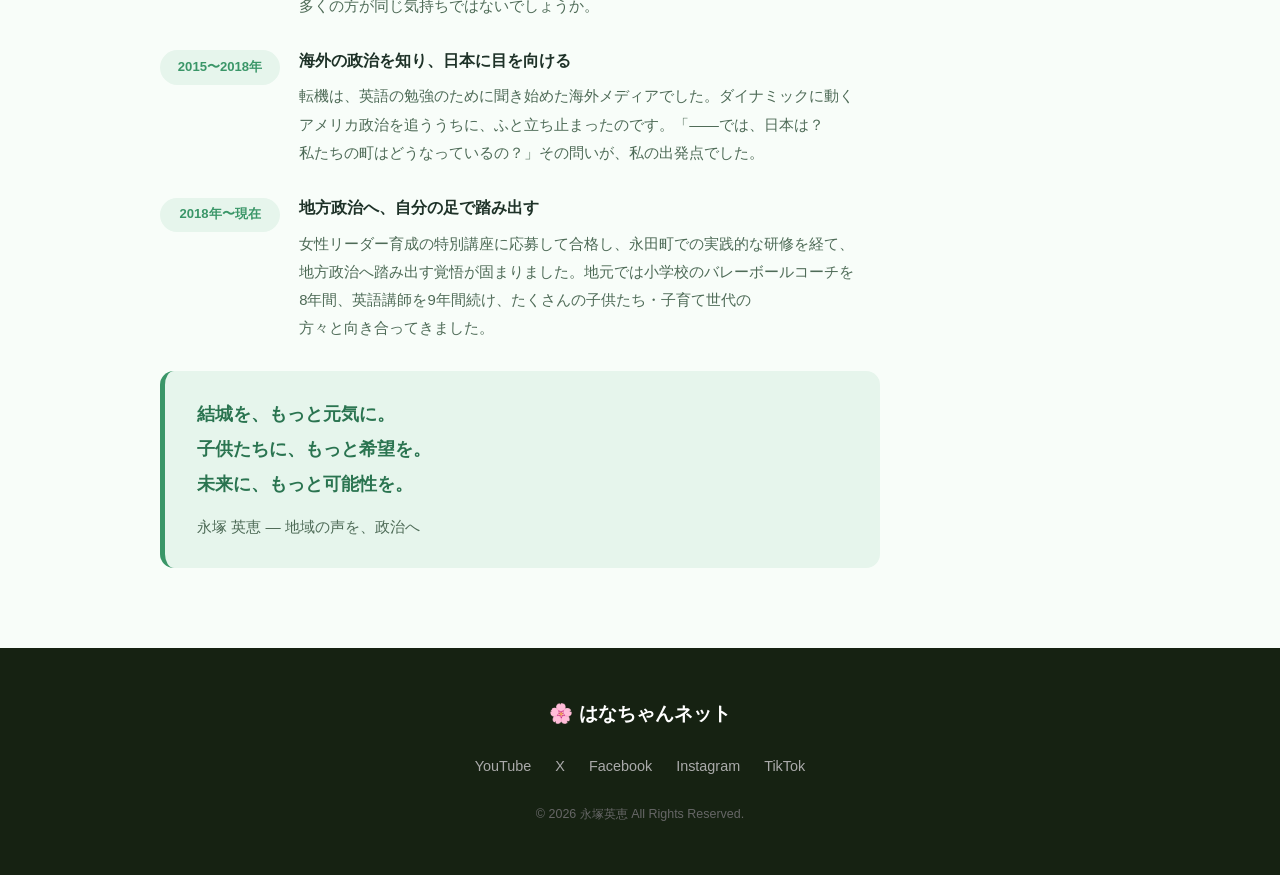
==== commit d84bec76: "Add files via upload" ====
--- a/index.html
+++ b/index.html
@@ -782,8 +782,7 @@
 
 
   <!-- ========================================
-       ご意見・ご要望セクション（お問い合わせ）
-       フォームを送信するとNetlifyが通知メールを送ってくれます
+       ご意見・ご要望セクション（Google フォーム）
        ======================================== -->
   <section id="contact" class="section section-alt">
     <div class="container">
@@ -803,27 +802,10 @@
           </div>
         </div>
 
-        <!-- 右：送信フォーム -->
-        <form name="contact" method="POST" data-netlify="true" netlify-honeypot="bot-field" class="contact-form fade-up">
-          <input type="hidden" name="form-name" value="contact">
-          <p hidden><input name="bot-field"></p>
-
-          <div class="form-row">
-            <div class="form-group">
-              <label for="name">お名前 <span class="req">必須</span></label>
-              <input type="text" id="name" name="name" required placeholder="山田 太郎">
-            </div>
-            <div class="form-group">
-              <label for="email">メールアドレス <span class="req">必須</span></label>
-              <input type="email" id="email" name="email" required placeholder="example@email.com">
-            </div>
-          </div>
-          <div class="form-group">
-            <label for="message">メッセージ <span class="req">必須</span></label>
-            <textarea id="message" name="message" required rows="5" placeholder="ご意見・ご要望をお書きください"></textarea>
-          </div>
-          <button type="submit" class="submit-btn">送信する &#x2709;</button>
-        </form>
+        <!-- 右：Googleフォーム -->
+        <div class="contact-form fade-up">
+          <iframe src="https://docs.google.com/forms/d/e/1FAIpQLSc_sriMioGrXVc4UBAug0rokkKxKNO6ZLFs_sYJ8JFDeBodxg/viewform?embedded=true" width="100%" height="1174" frameborder="0" marginheight="0" marginwidth="0" style="border-radius:8px;">読み込んでいます…</iframe>
+        </div>
 
       </div>
     </div>
--- a/style.css
+++ b/style.css
@@ -802,8 +802,8 @@
    ============================================================ */
 .gallery-grid {
   display: grid;
-  grid-template-columns: repeat(auto-fill, minmax(240px, 1fr));
-  gap: 1rem;
+  grid-template-columns: repeat(3, 1fr);
+  gap: .75rem;
 }
 
 .gallery-item {
@@ -1667,6 +1667,9 @@
     border-bottom: 1px solid var(--border);
   }
 
+  /* ギャラリー */
+  .gallery-grid { grid-template-columns: repeat(2, 1fr); }
+
   /* ヒーロー */
   .hero { background-attachment: scroll; } /* モバイルはパーラックス無効 */
   .hero-name { font-size: 2.3rem; }
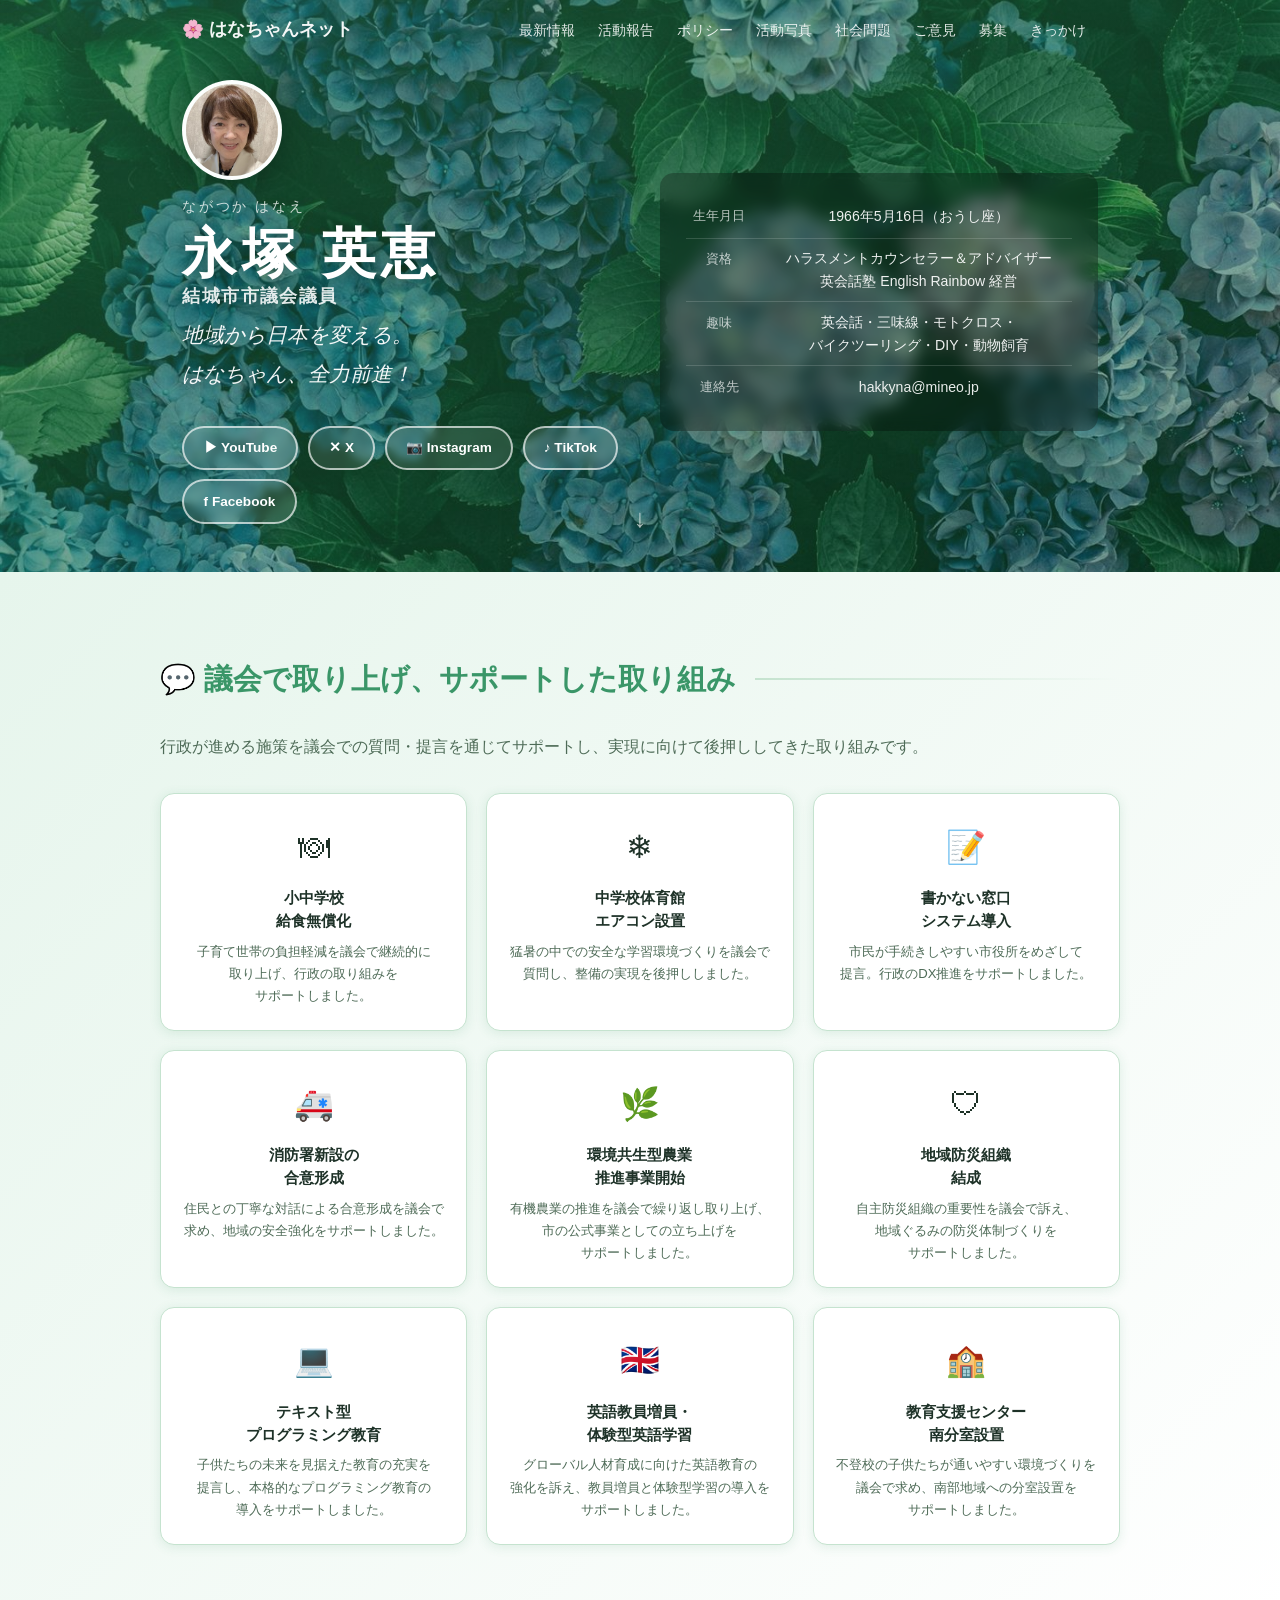
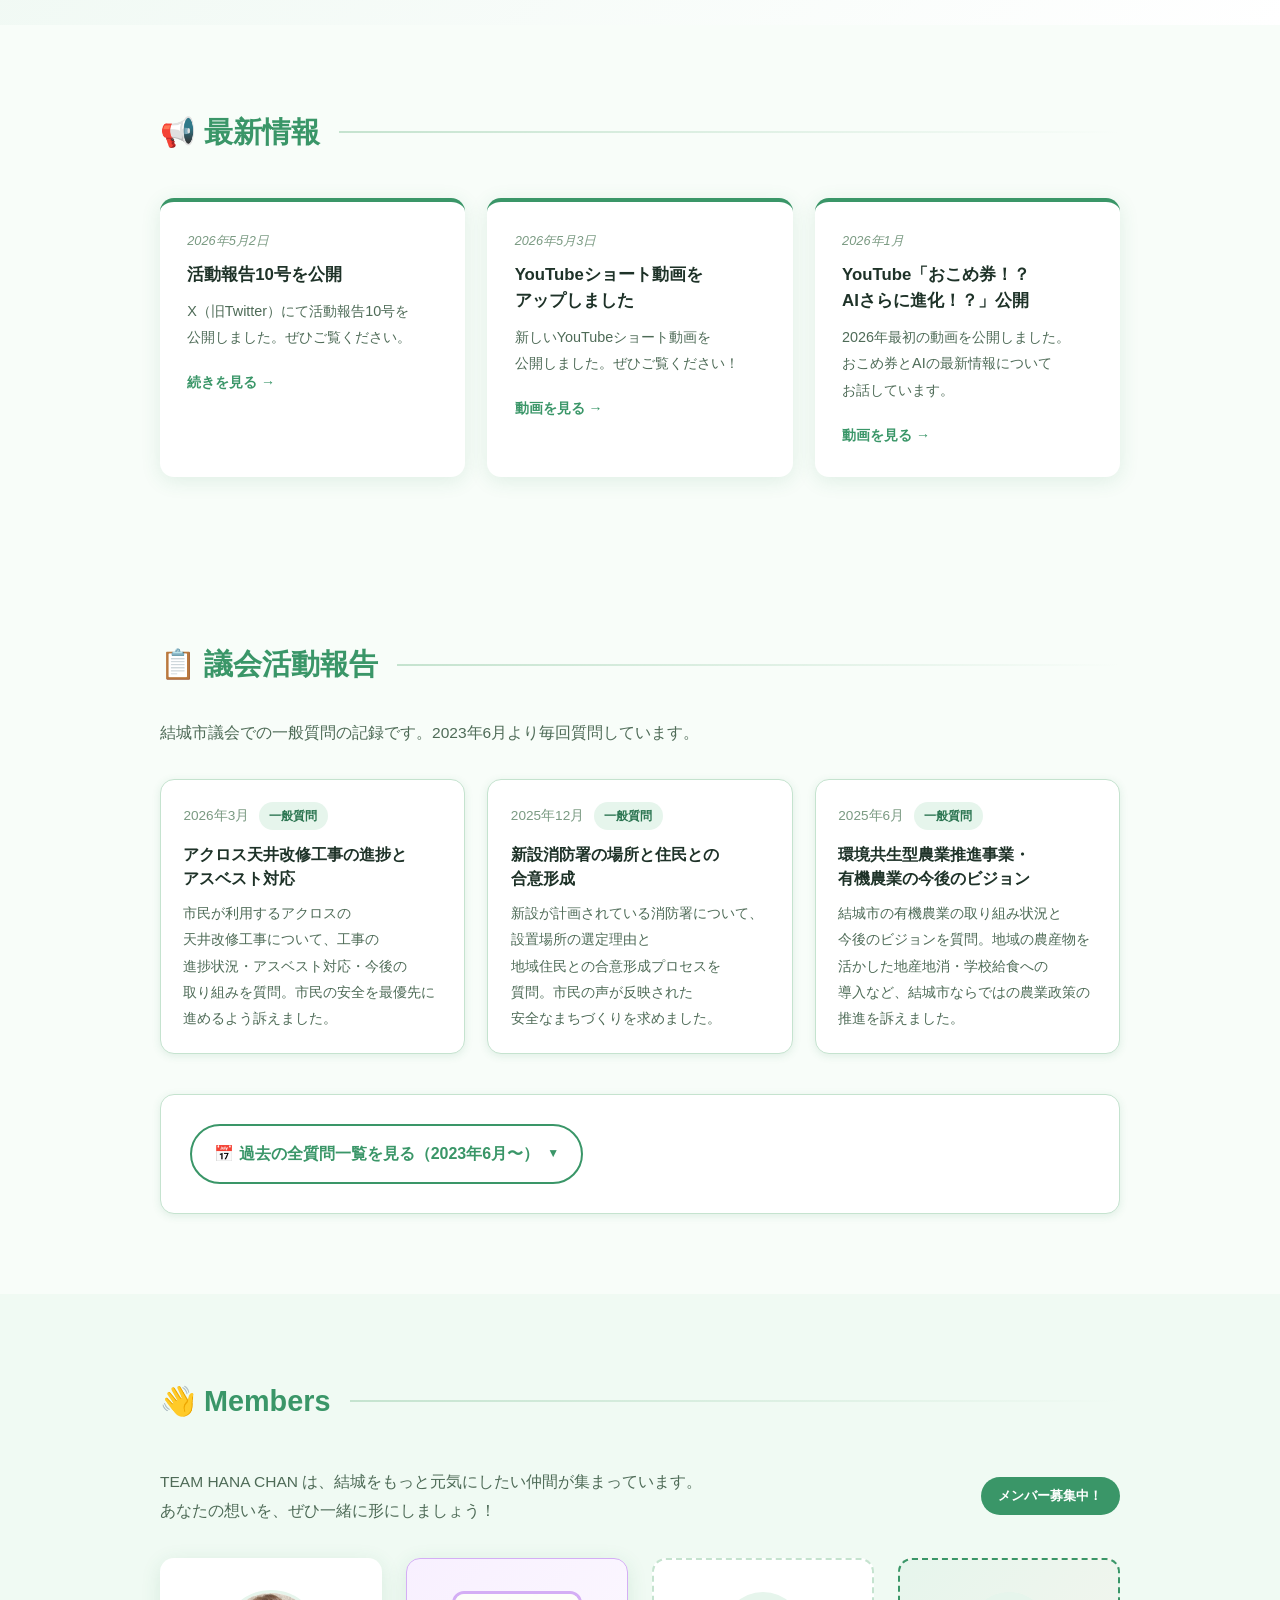
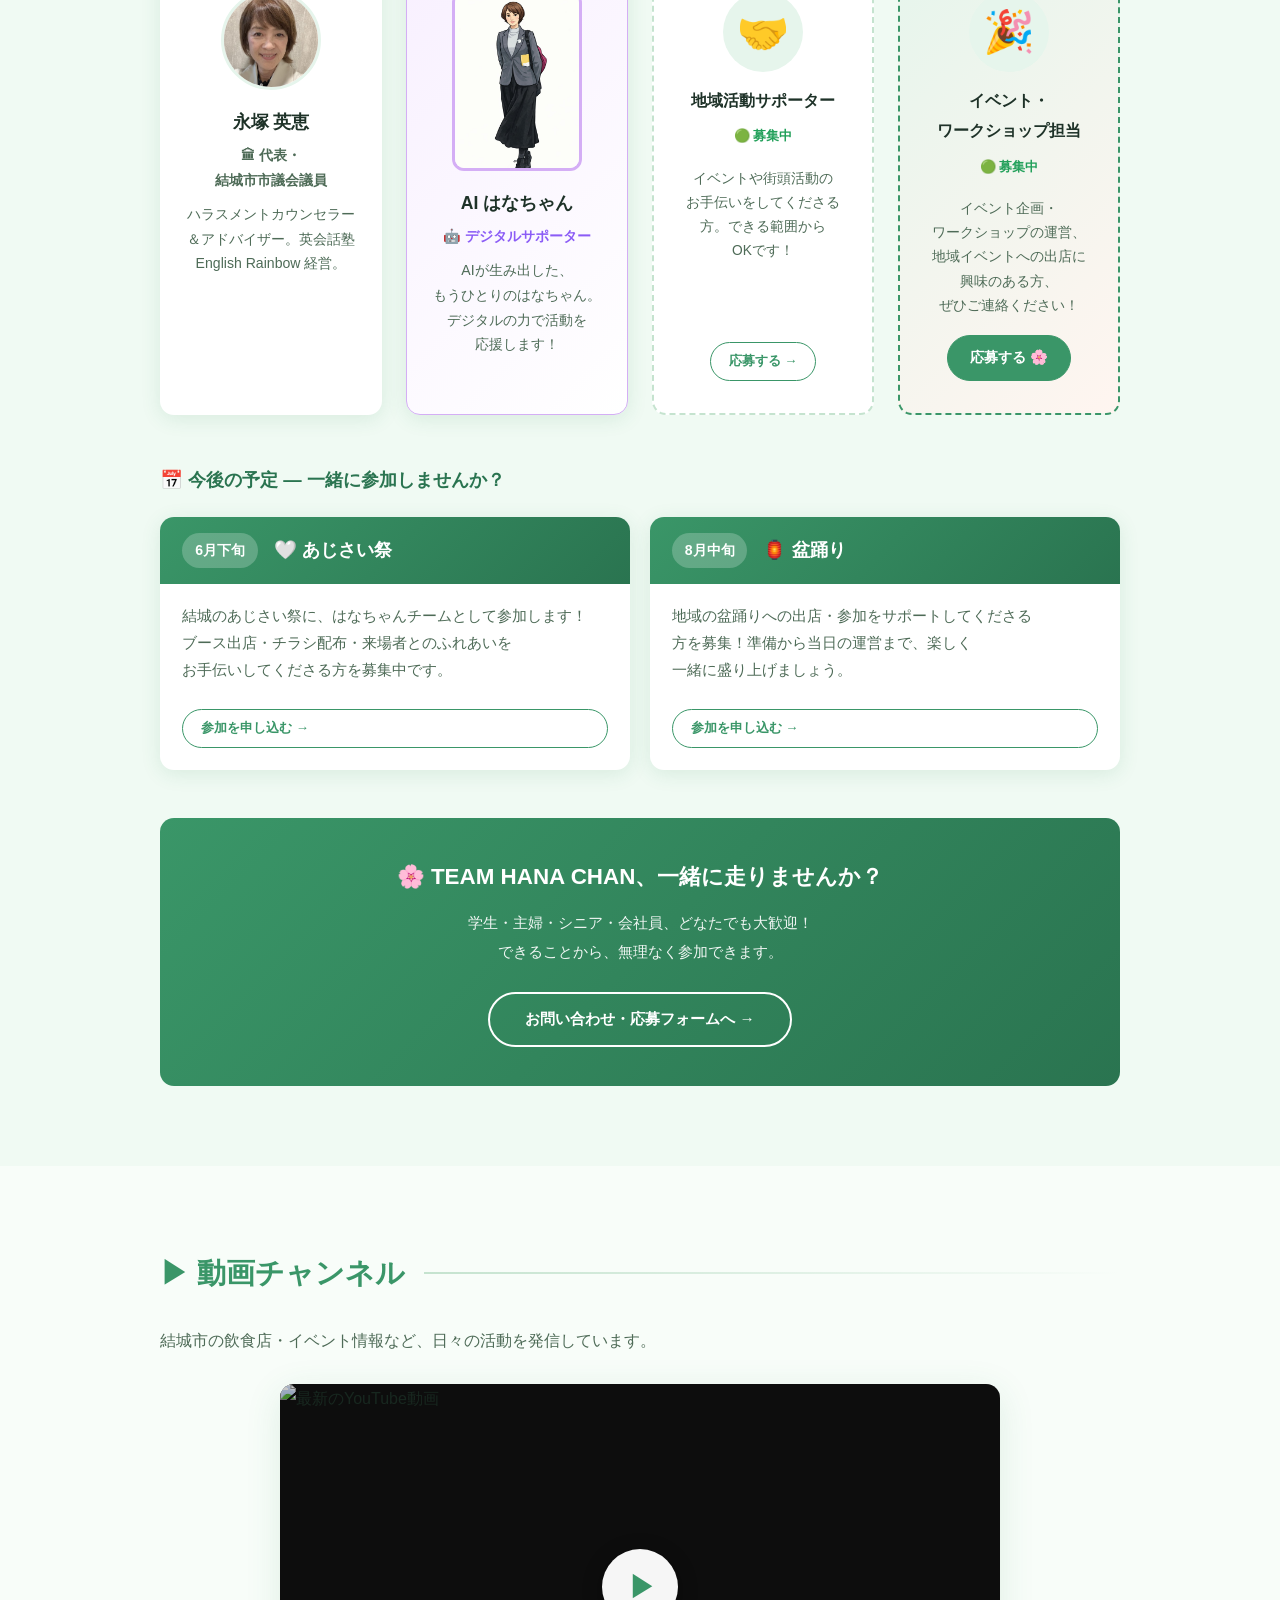
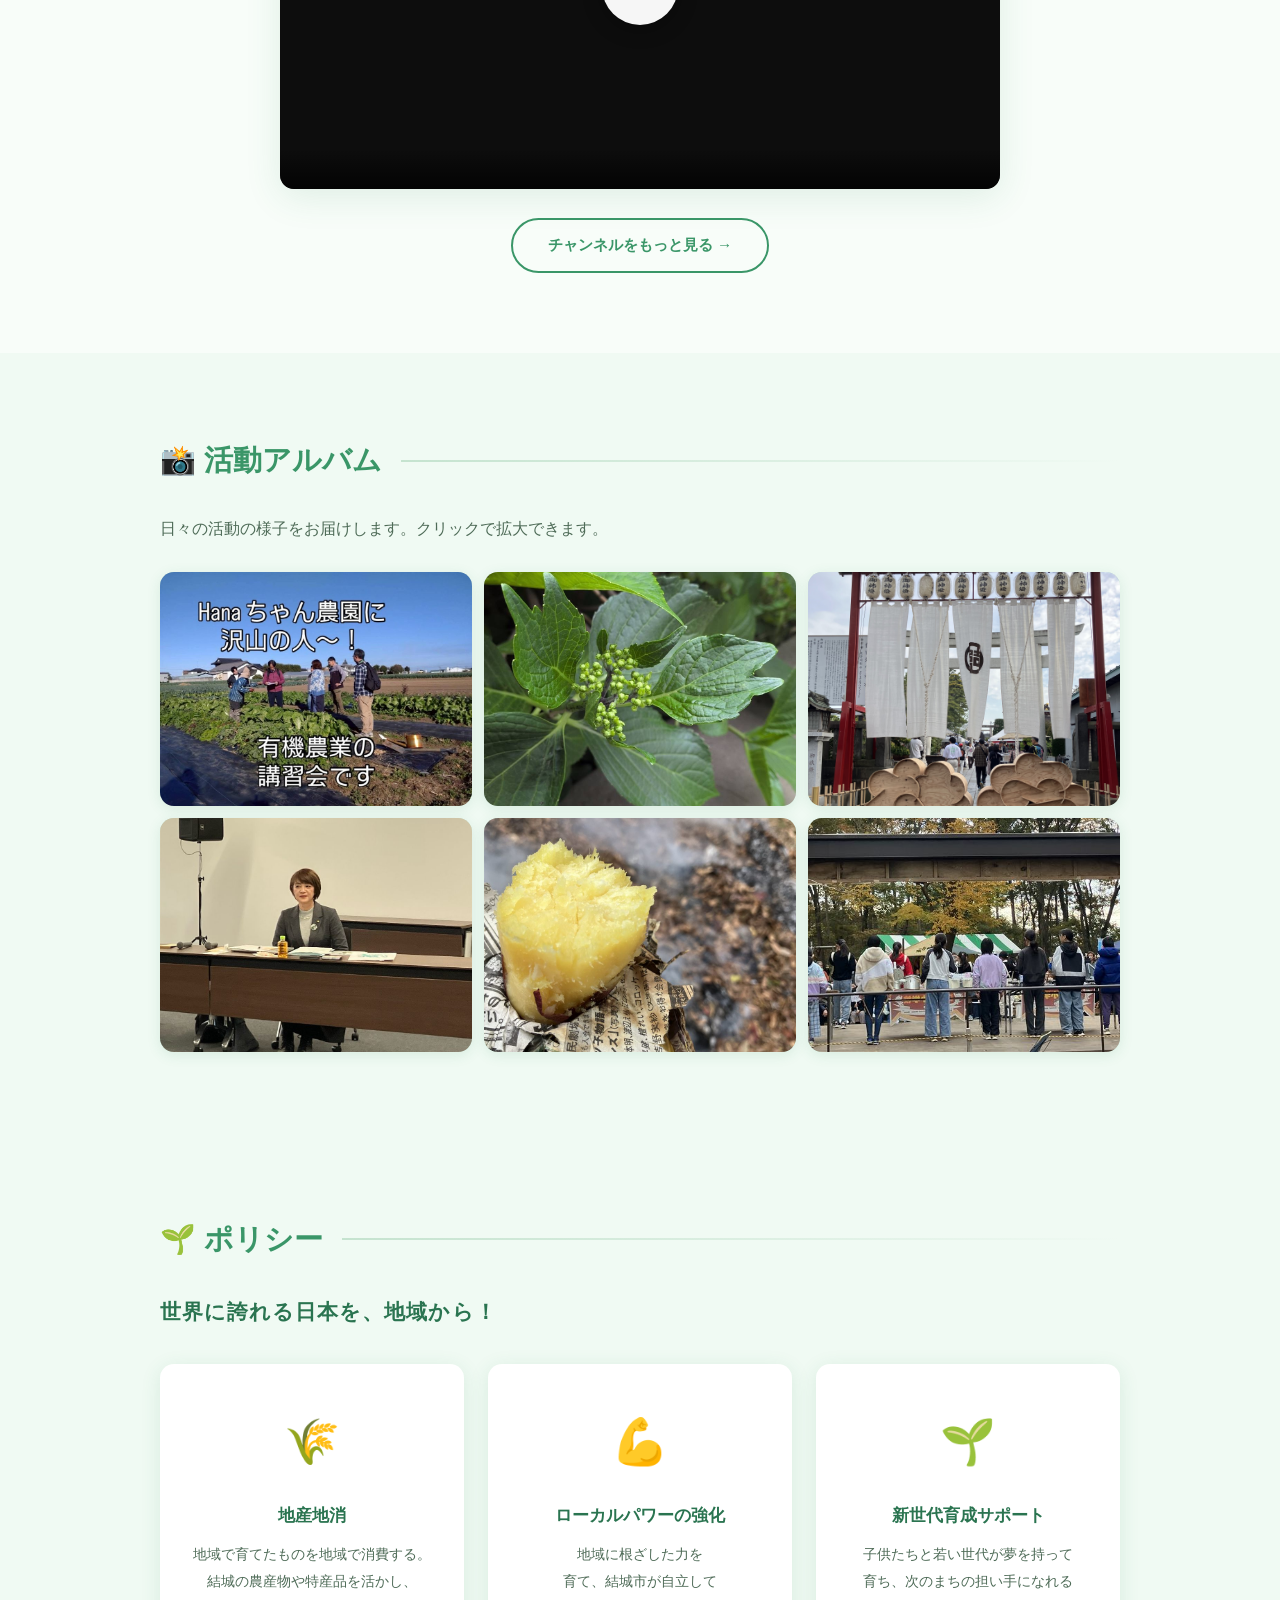
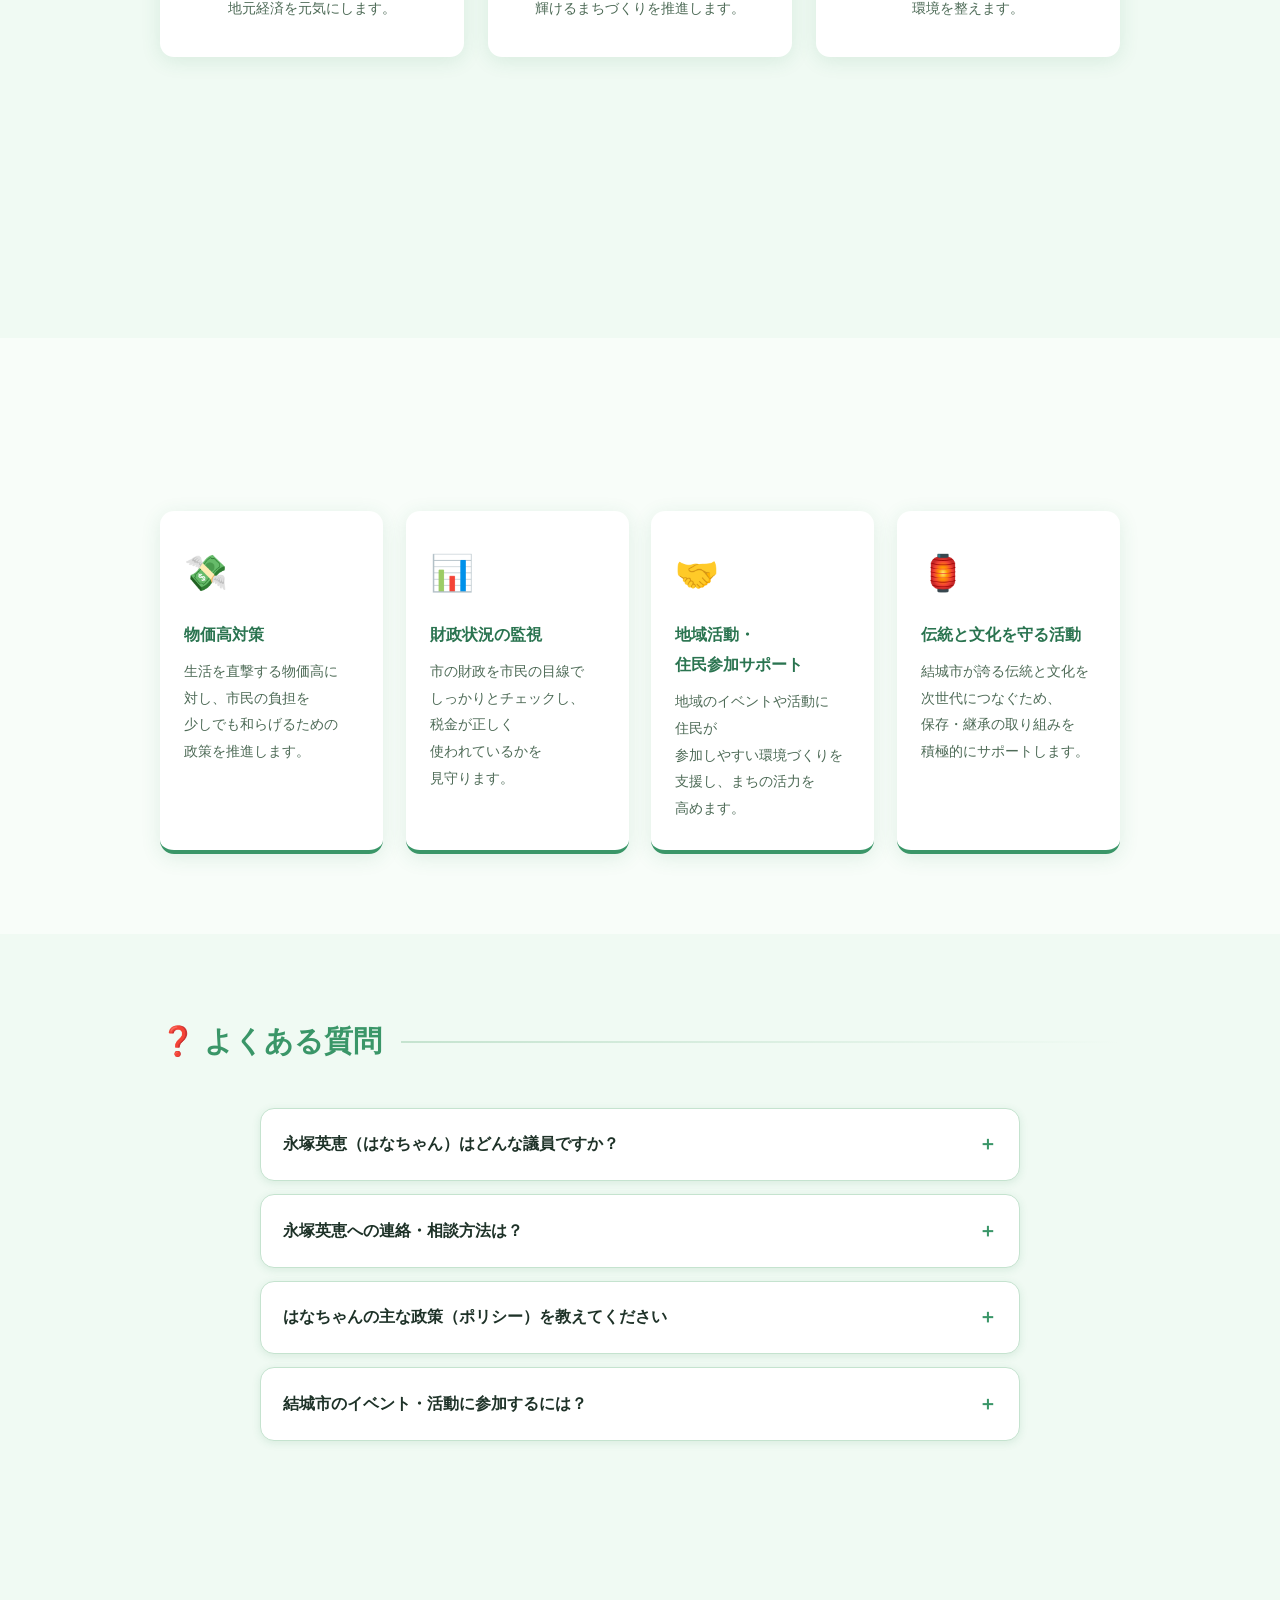
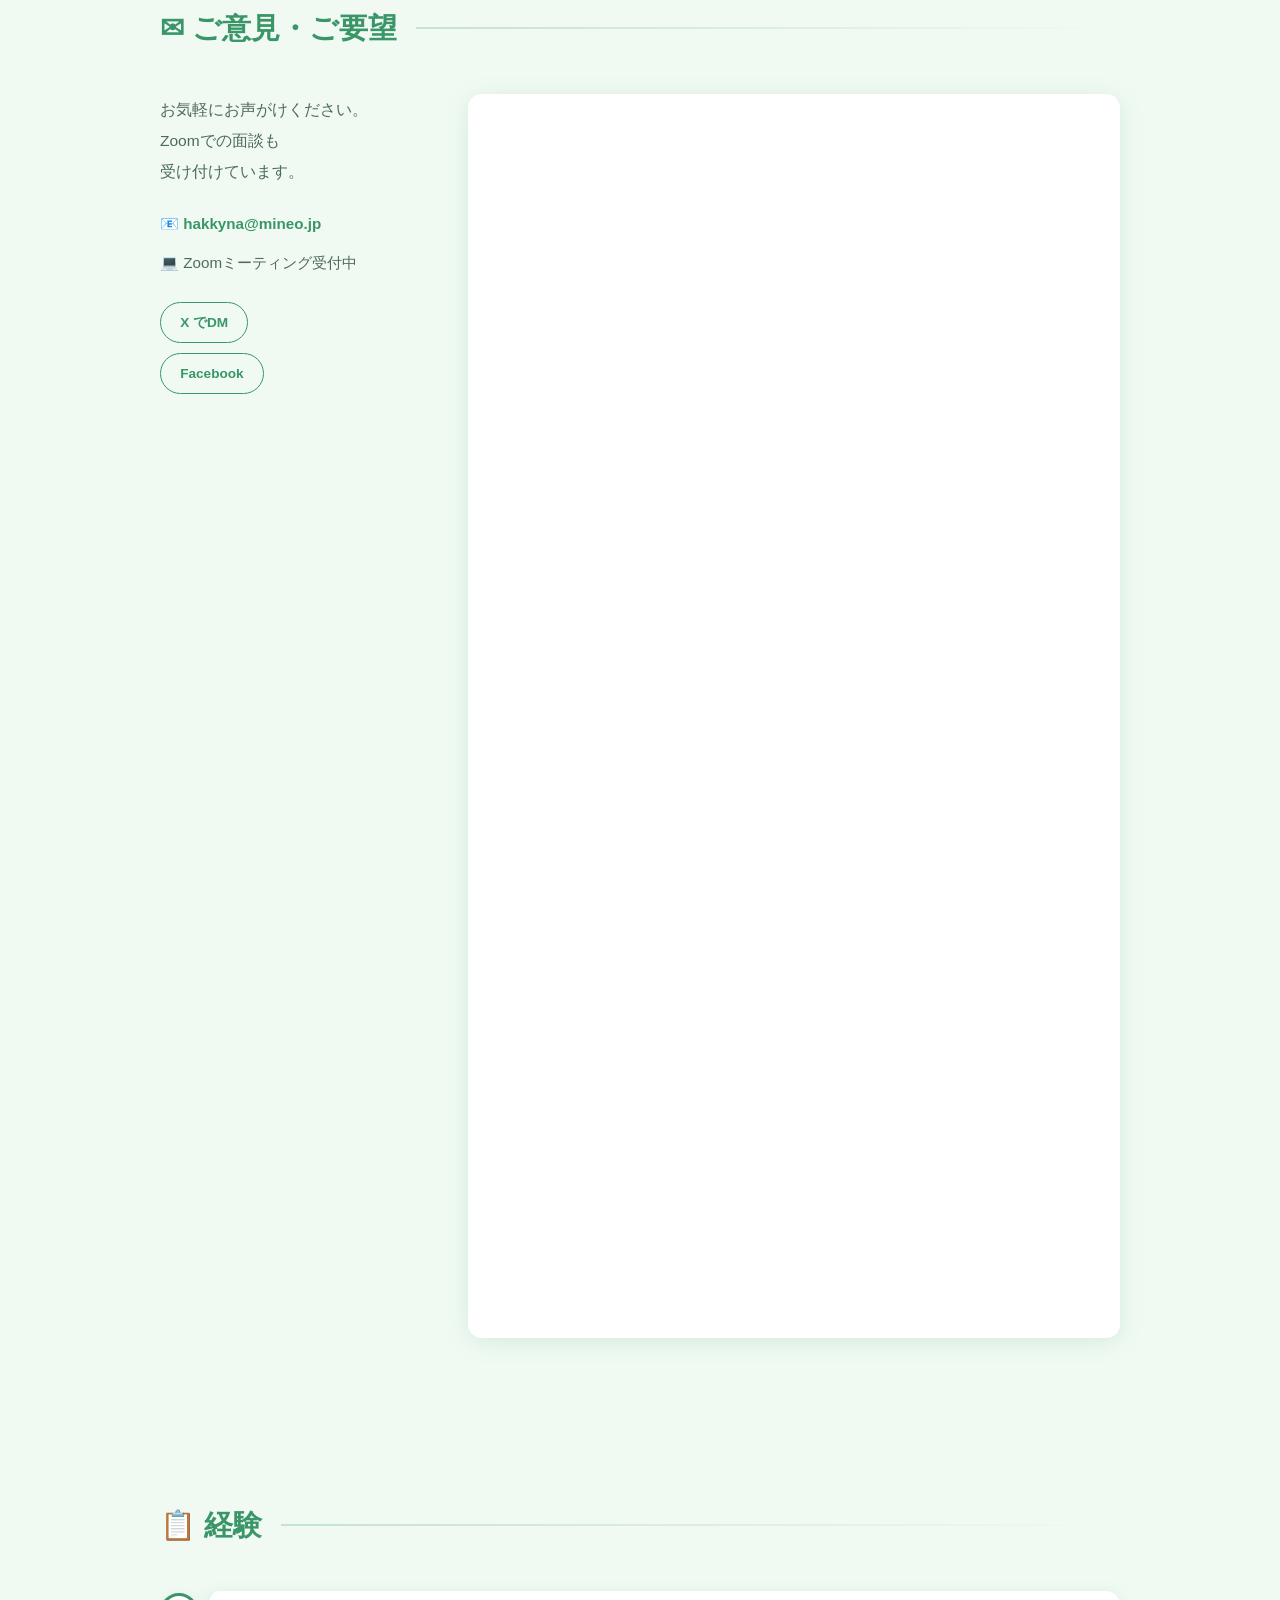
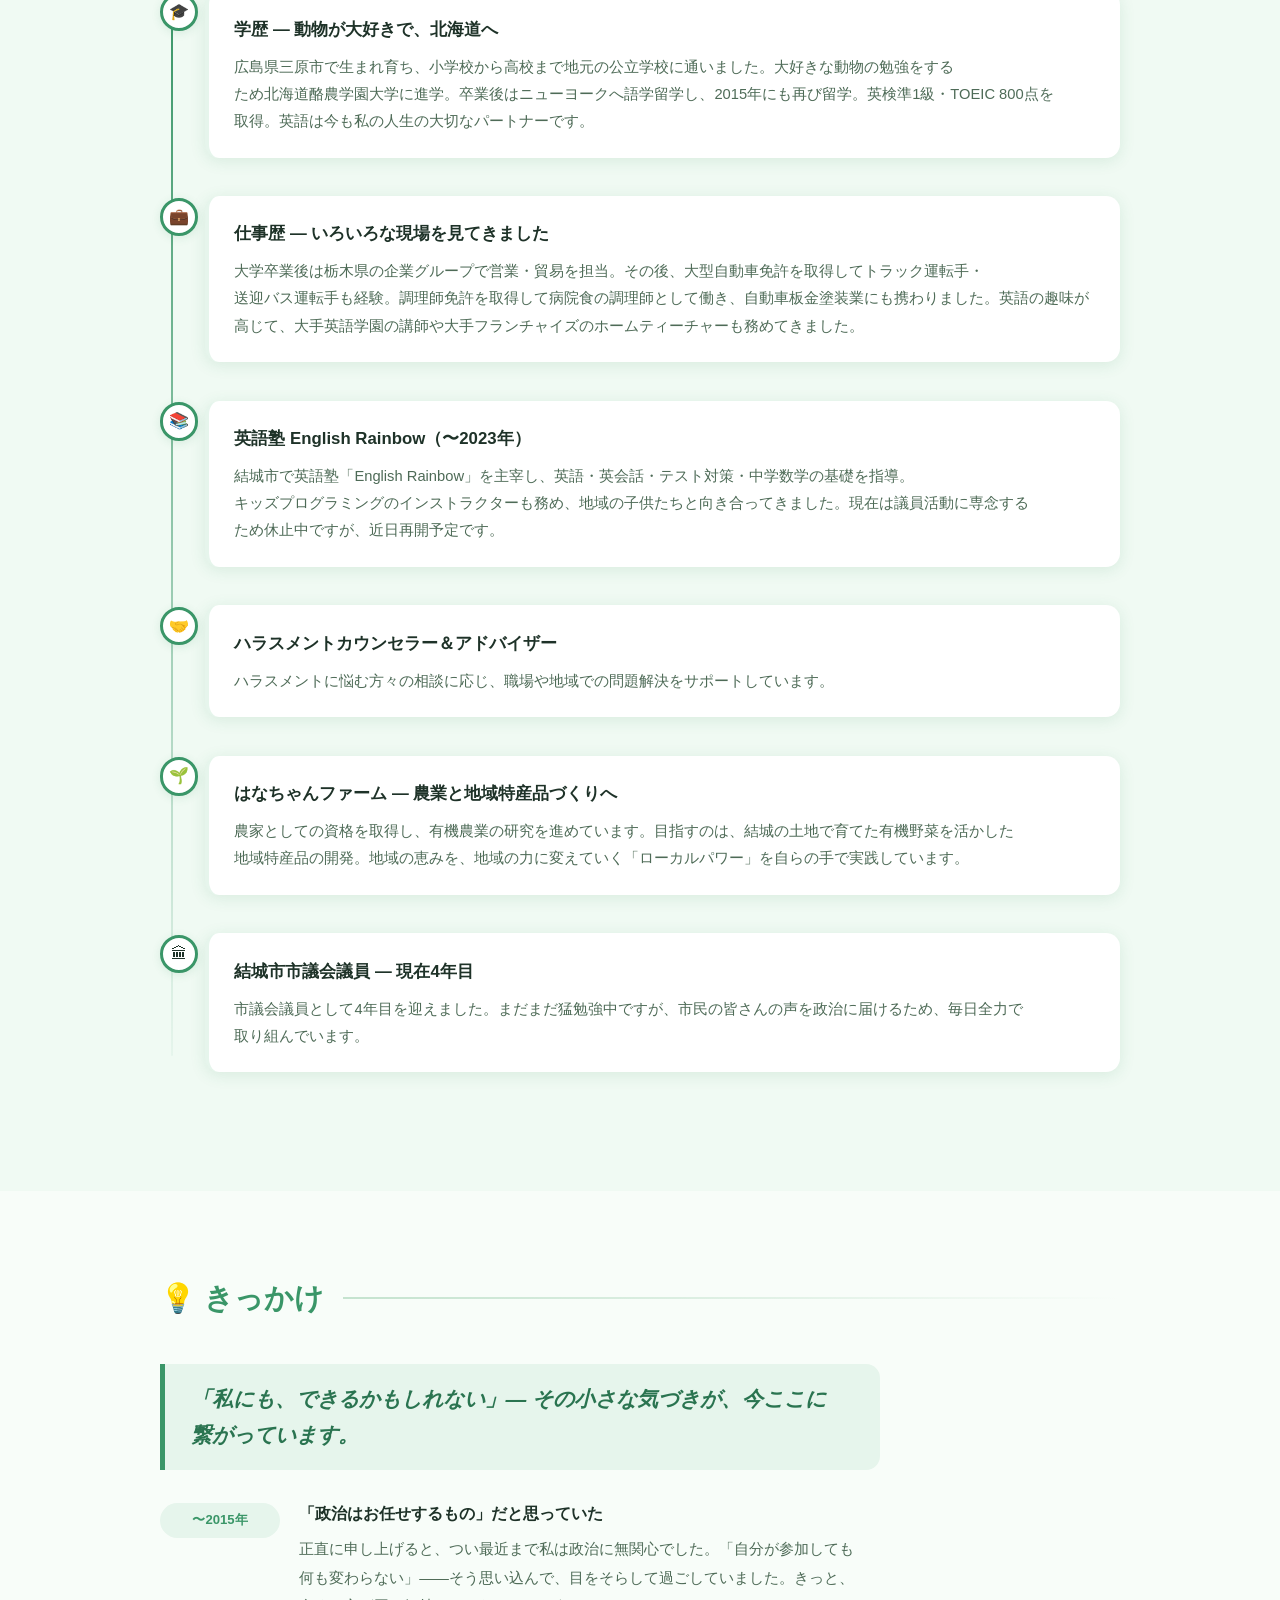
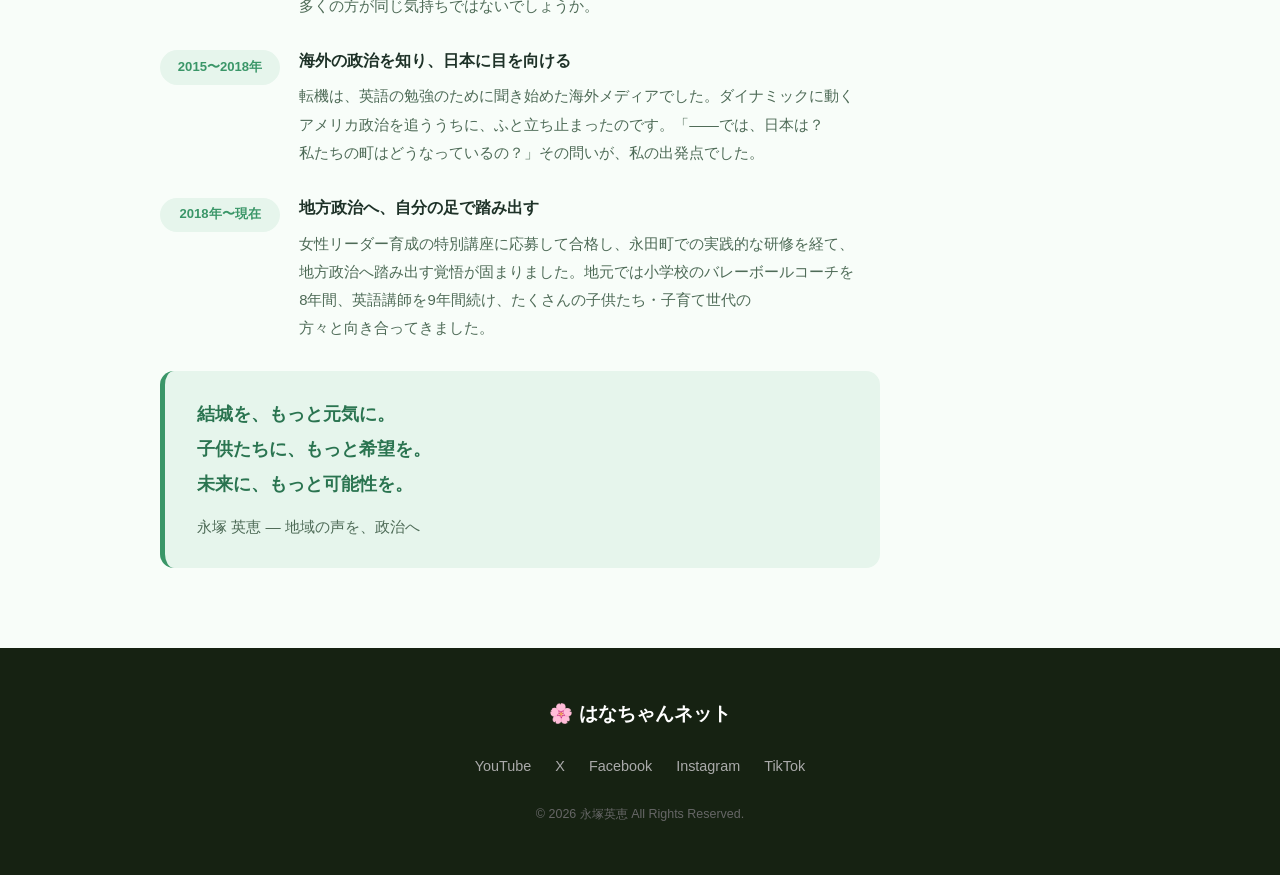
==== commit 987bb00e: "Add files via upload" ====
--- a/index.html
+++ b/index.html
@@ -42,7 +42,7 @@
     "description": "結城市市議会議員。地産地消・ローカルパワー強化・新世代育成を掲げ、結城市のまちづくりに取り組む。",
     "url": "https://hanachan.net/",
     "image": "https://hanachan.net/images/profile.jpg",
-    "email": "hakkuna@mineo.jp",
+    "email": "hakkyna@mineo.jp",
     "address": {
       "@type": "PostalAddress",
       "addressLocality": "結城市",
@@ -78,7 +78,7 @@
         "name": "結城市議会議員 永塚英恵への連絡・相談方法は？",
         "acceptedAnswer": {
           "@type": "Answer",
-          "text": "メール（hakkuna@mineo.jp）、X（旧Twitter）のDM（@hanafxr）、Facebookからご連絡いただけます。Zoomでの面談も受け付けています。サイトのご意見・ご要望フォームからもお気軽にどうぞ。"
+          "text": "メール（hakkyna@mineo.jp）、X（旧Twitter）のDM（@hanafxr）、Facebookからご連絡いただけます。Zoomでの面談も受け付けています。サイトのご意見・ご要望フォームからもお気軽にどうぞ。"
         }
       },
       {
@@ -181,7 +181,7 @@
           </tr>
           <tr>
             <th>連絡先</th>
-            <td><a href="mailto:hakkuna@mineo.jp" style="color:rgba(255,255,255,.9)">hakkuna@mineo.jp</a></td>
+            <td><a href="mailto:hakkyna@mineo.jp" style="color:rgba(255,255,255,.9)">hakkyna@mineo.jp</a></td>
           </tr>
         </table>
       </div>
@@ -753,7 +753,7 @@
         <details class="faq-item fade-up">
           <summary class="faq-q">永塚英恵への連絡・相談方法は？</summary>
           <div class="faq-a">
-            <p>メール（hakkuna@mineo.jp）、X（旧Twitter）のDM（@hanafxr）、Facebookからご連絡いただけます。Zoomでの面談も受け付けています。このページの<a href="#contact">ご意見・ご要望フォーム</a>からもお気軽にどうぞ。</p>
+            <p>メール（hakkyna@mineo.jp）、X（旧Twitter）のDM（@hanafxr）、Facebookからご連絡いただけます。Zoomでの面談も受け付けています。このページの<a href="#contact">ご意見・ご要望フォーム</a>からもお気軽にどうぞ。</p>
           </div>
         </details>
 
@@ -793,7 +793,7 @@
         <div class="contact-info fade-up">
           <p>お気軽にお声がけください。<br>Zoomでの面談も受け付けています。</p>
           <div class="contact-details">
-            <p>&#x1F4E7; <a href="mailto:hakkuna@mineo.jp">hakkuna@mineo.jp</a></p>
+            <p>&#x1F4E7; <a href="mailto:hakkyna@mineo.jp">hakkyna@mineo.jp</a></p>
             <p>&#x1F4BB; Zoomミーティング受付中</p>
           </div>
           <div class="contact-btns">
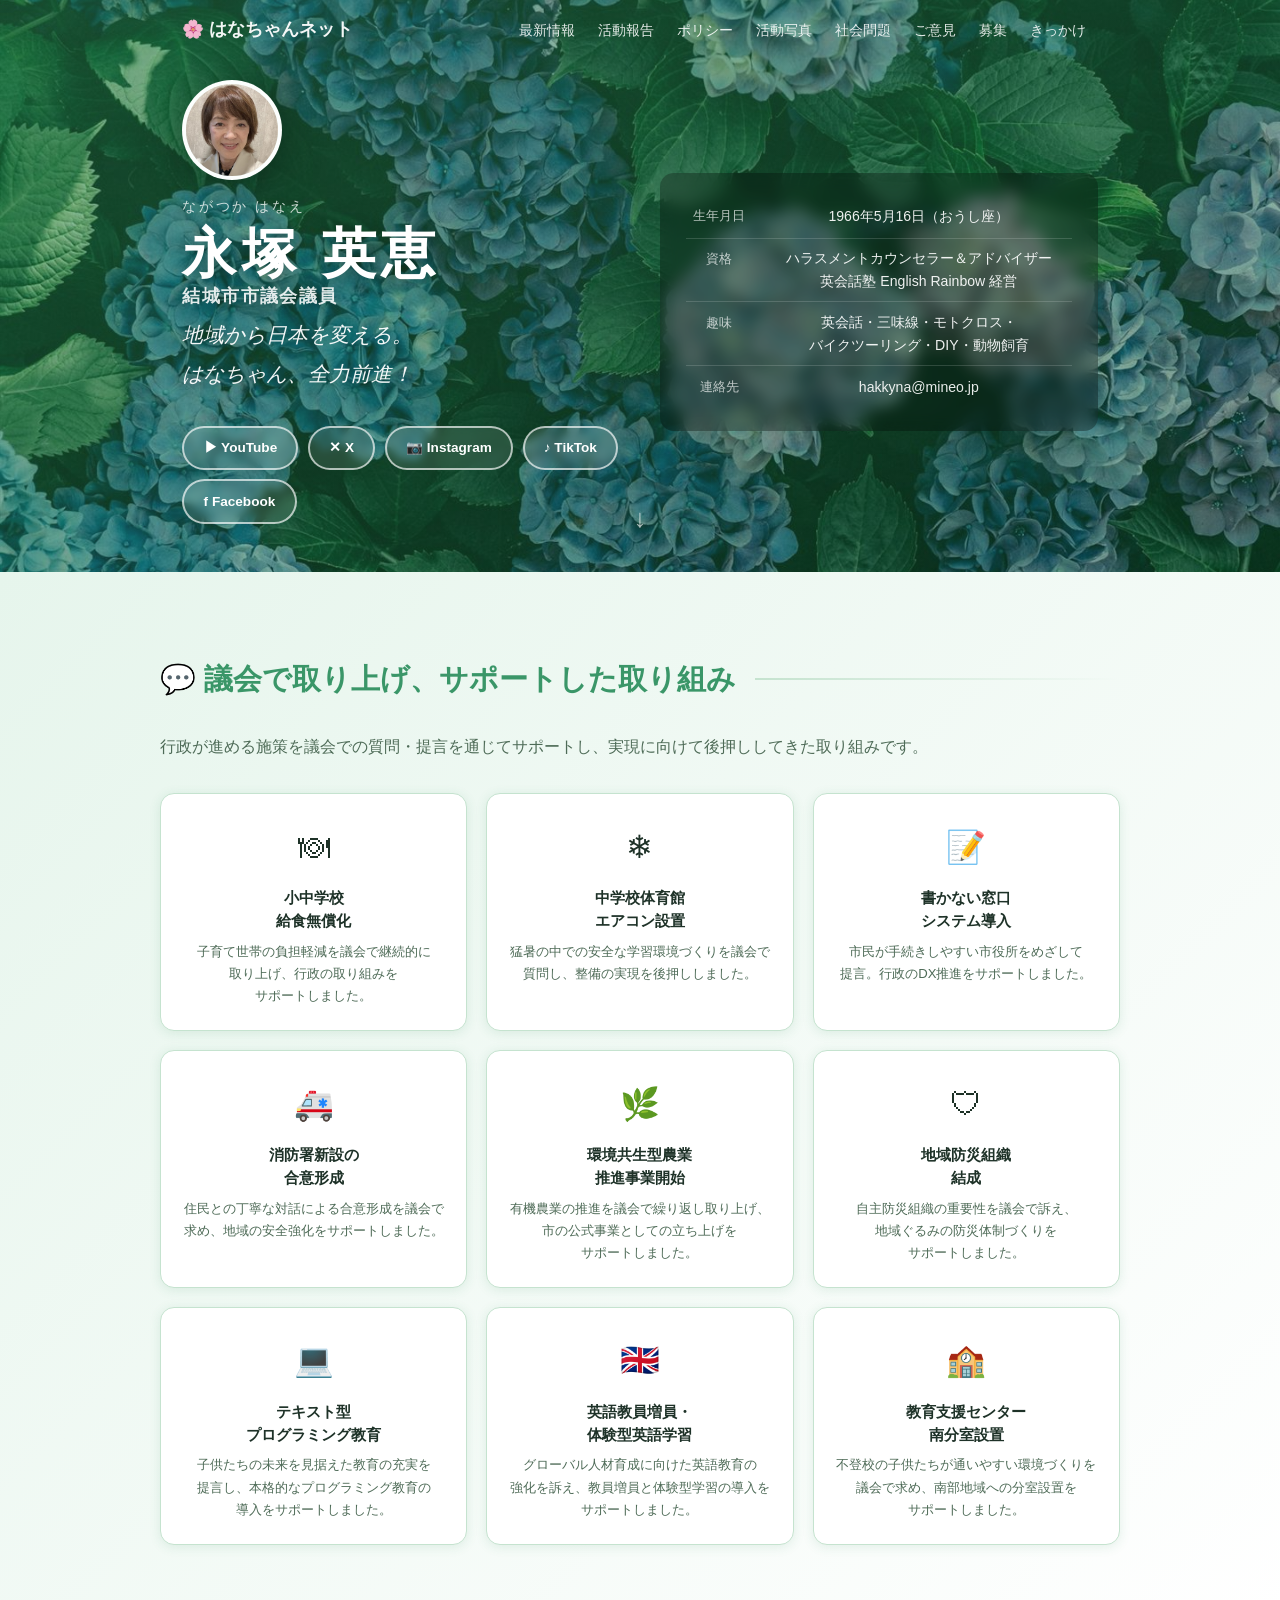
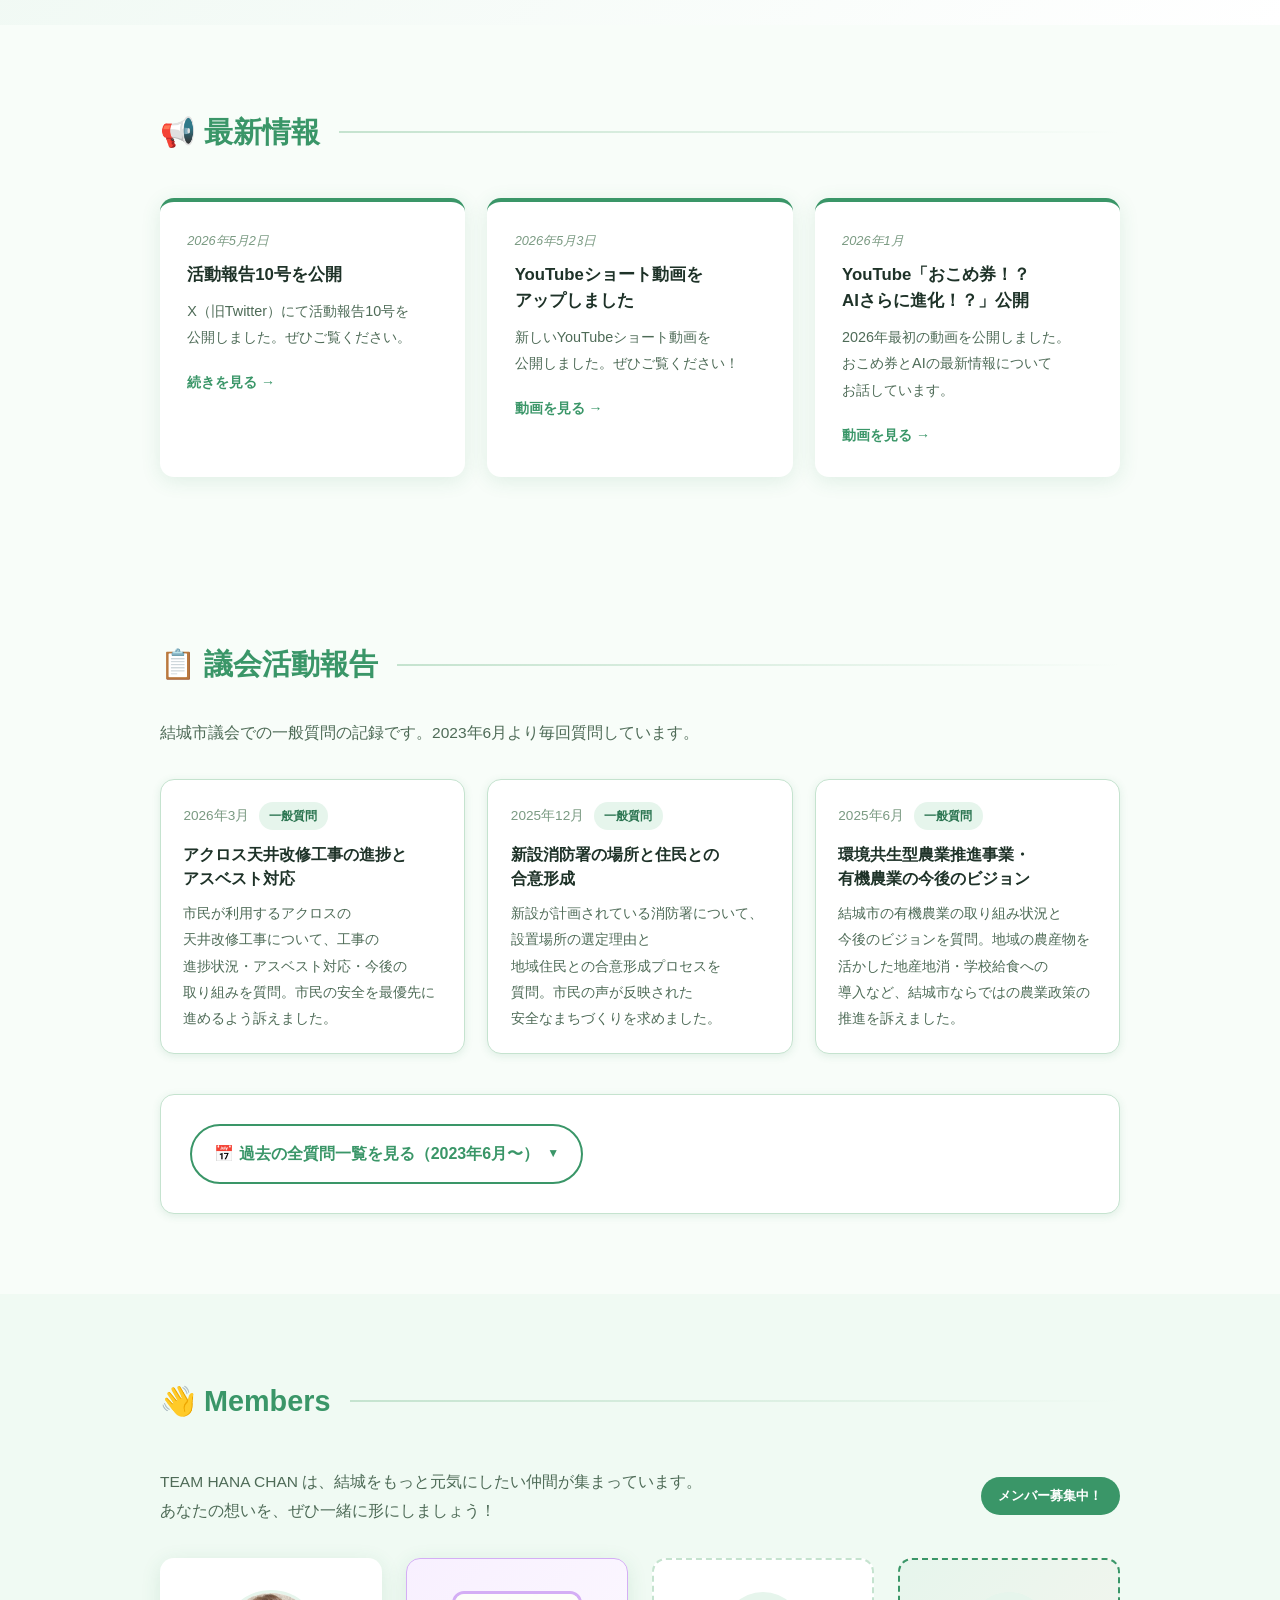
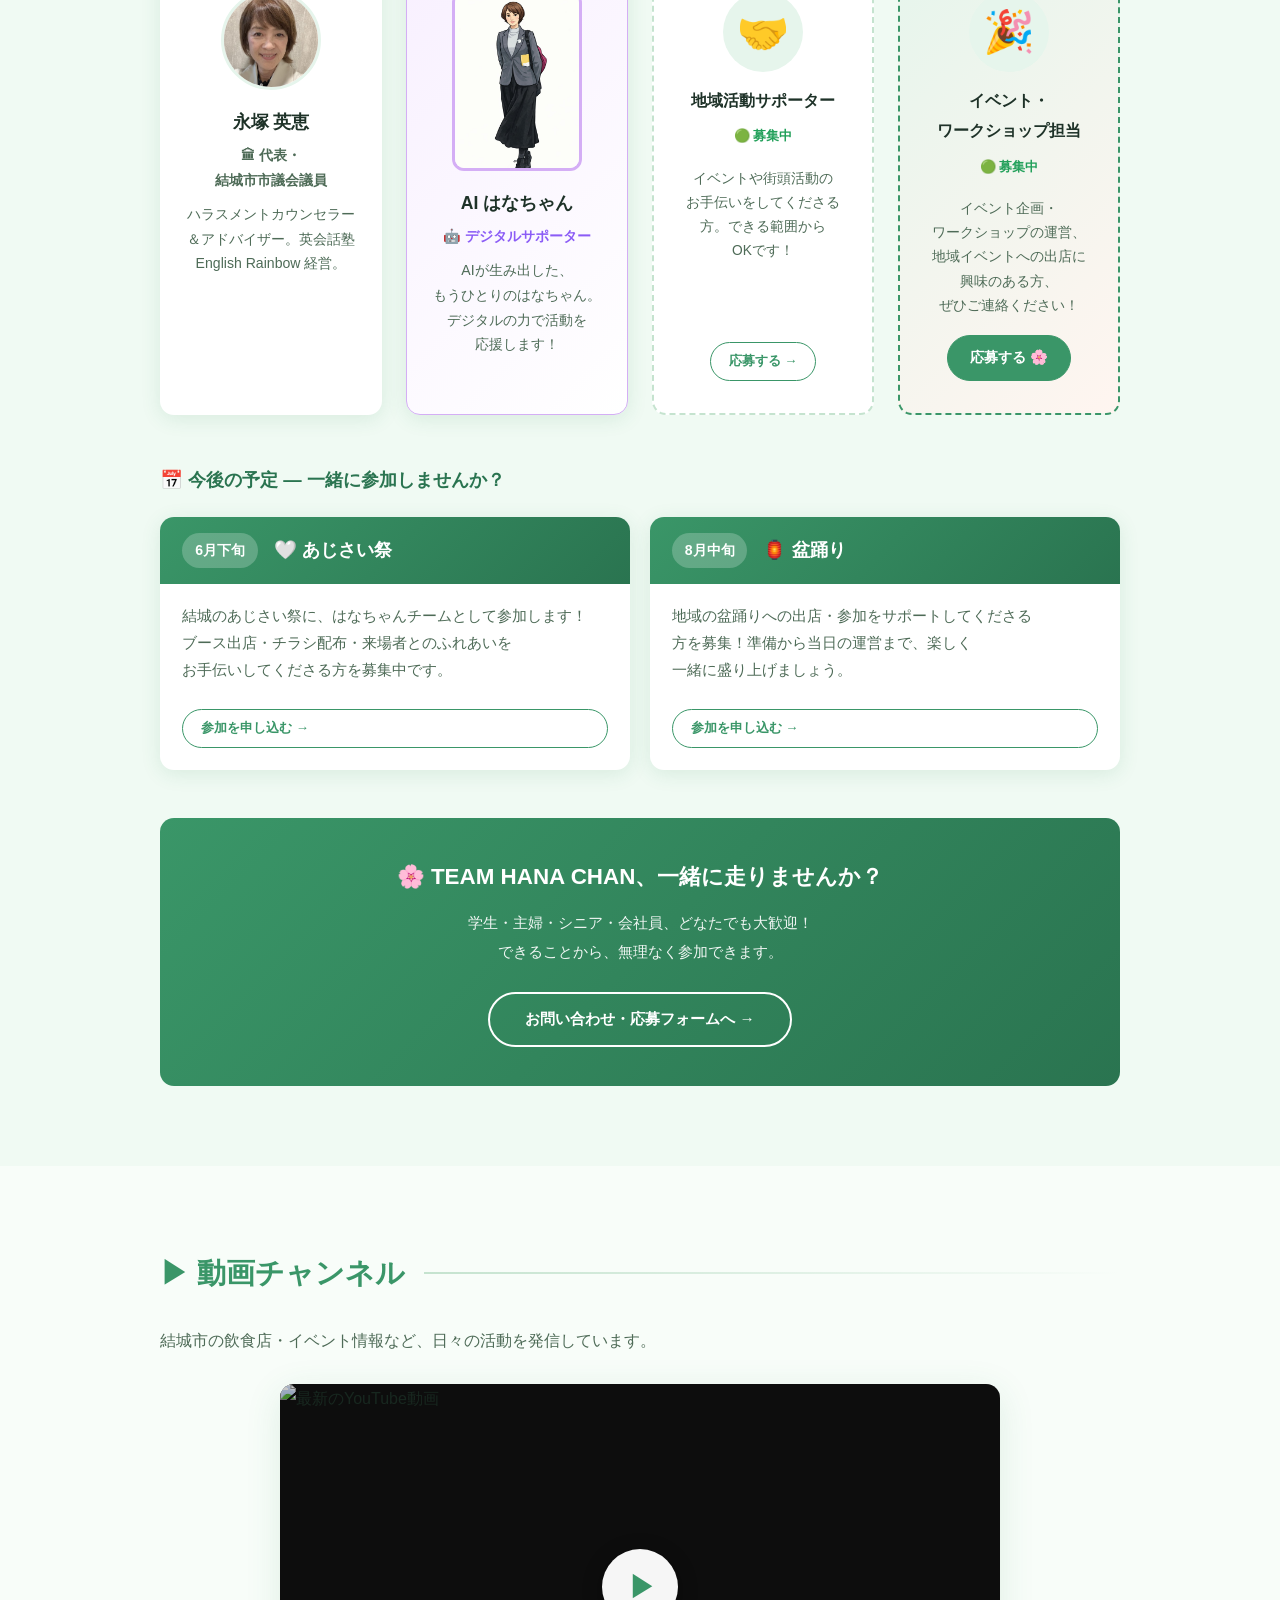
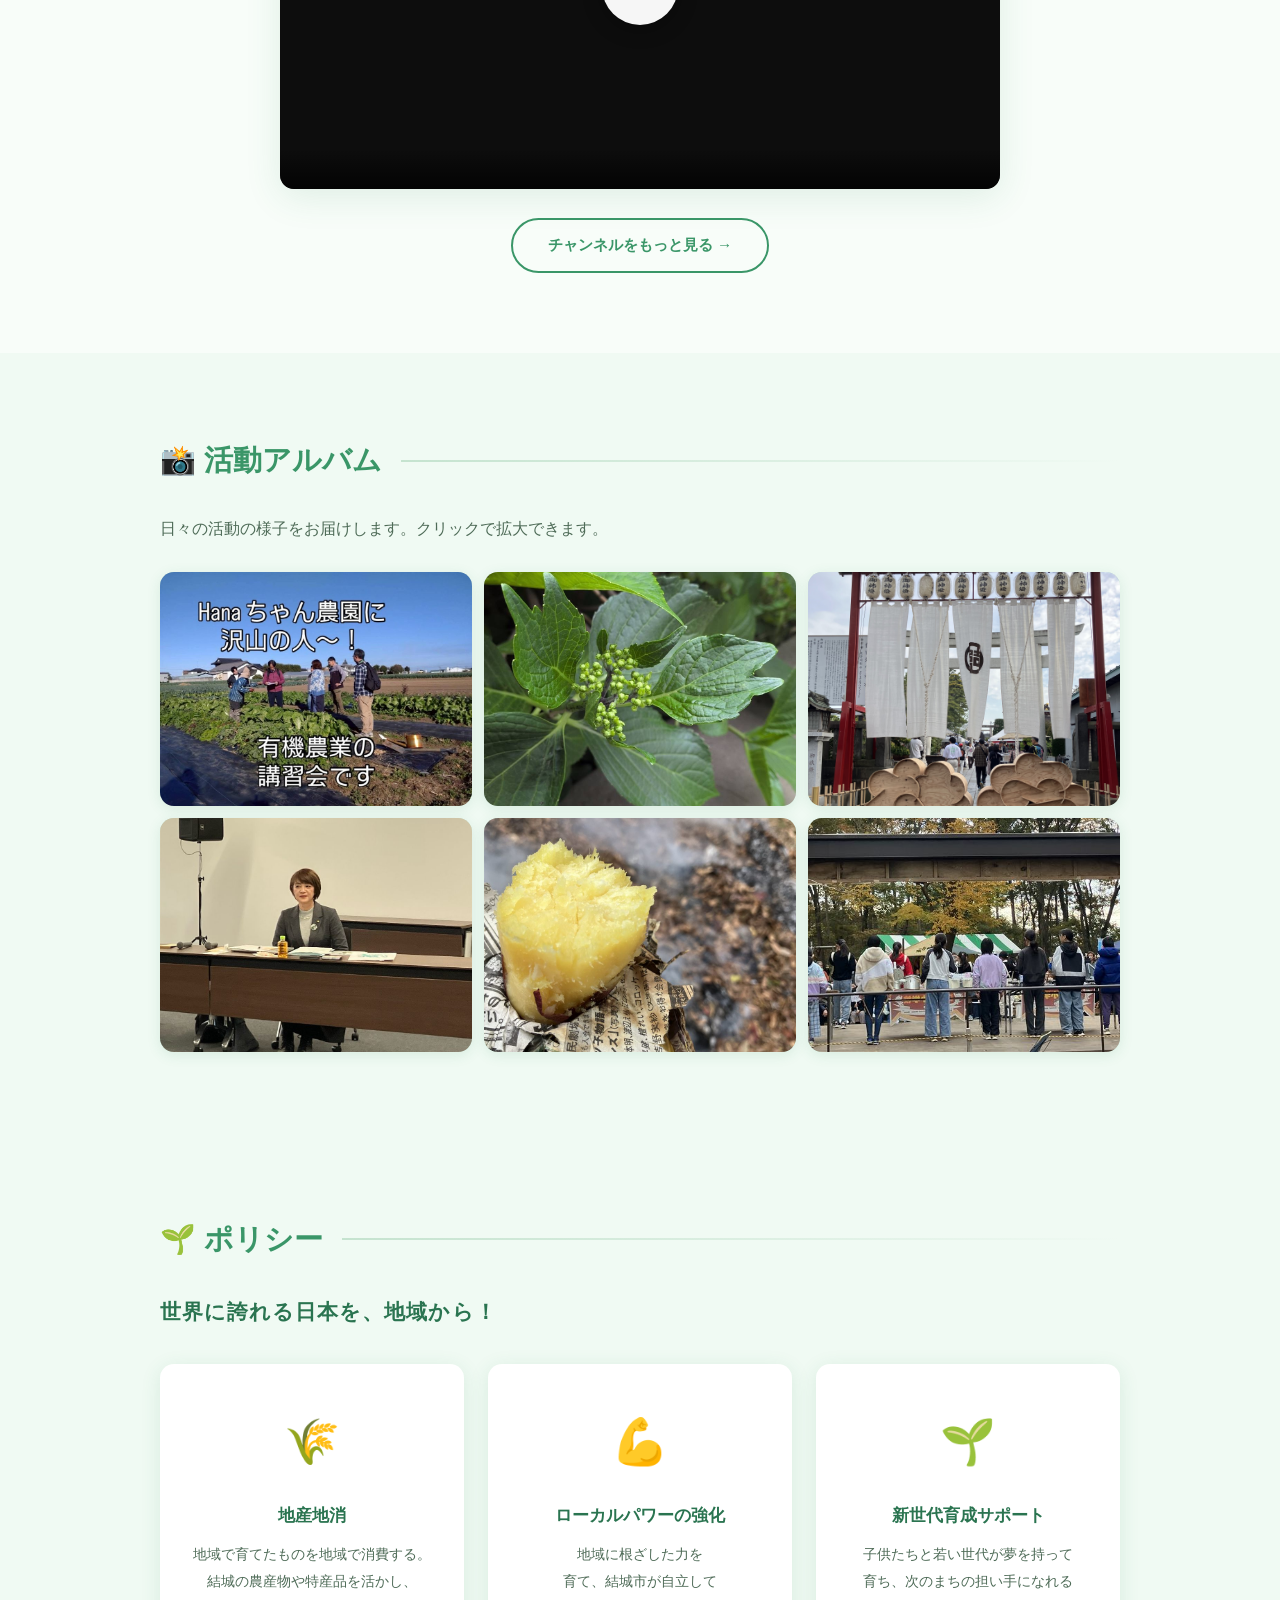
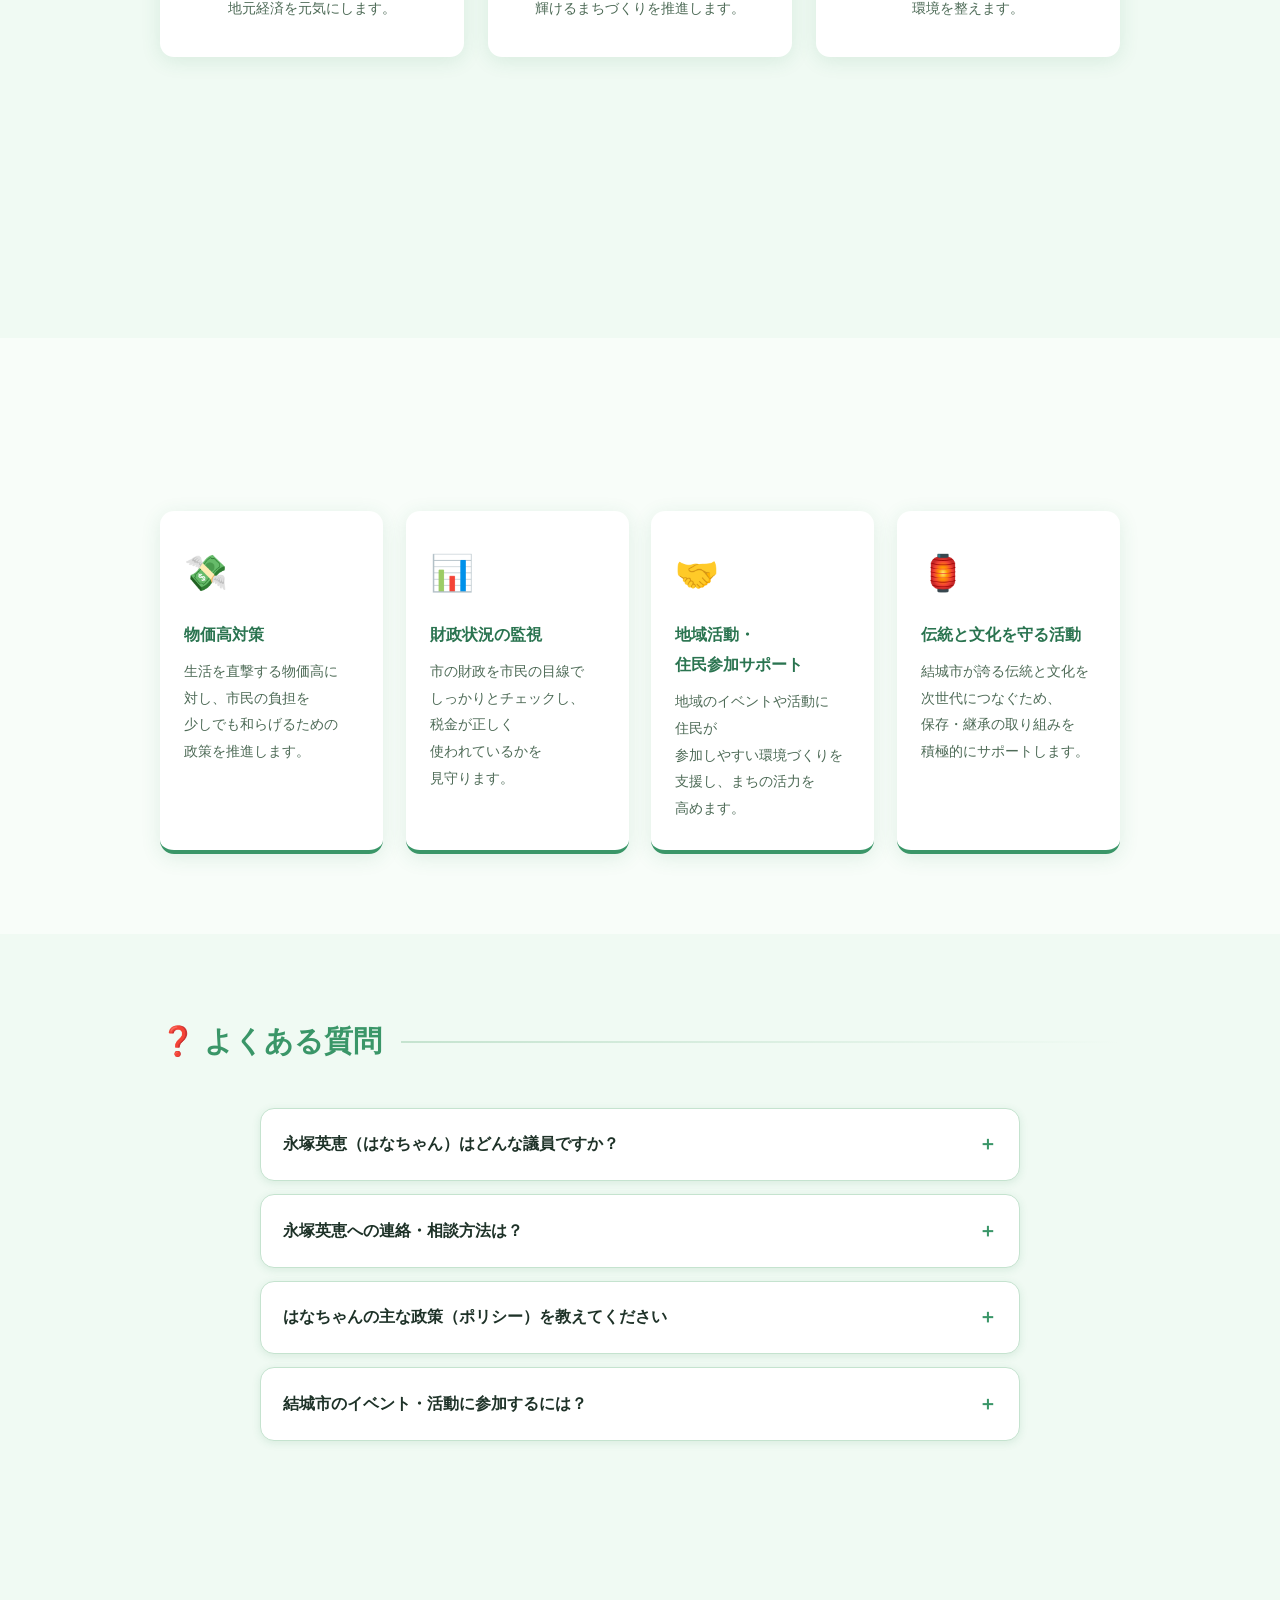
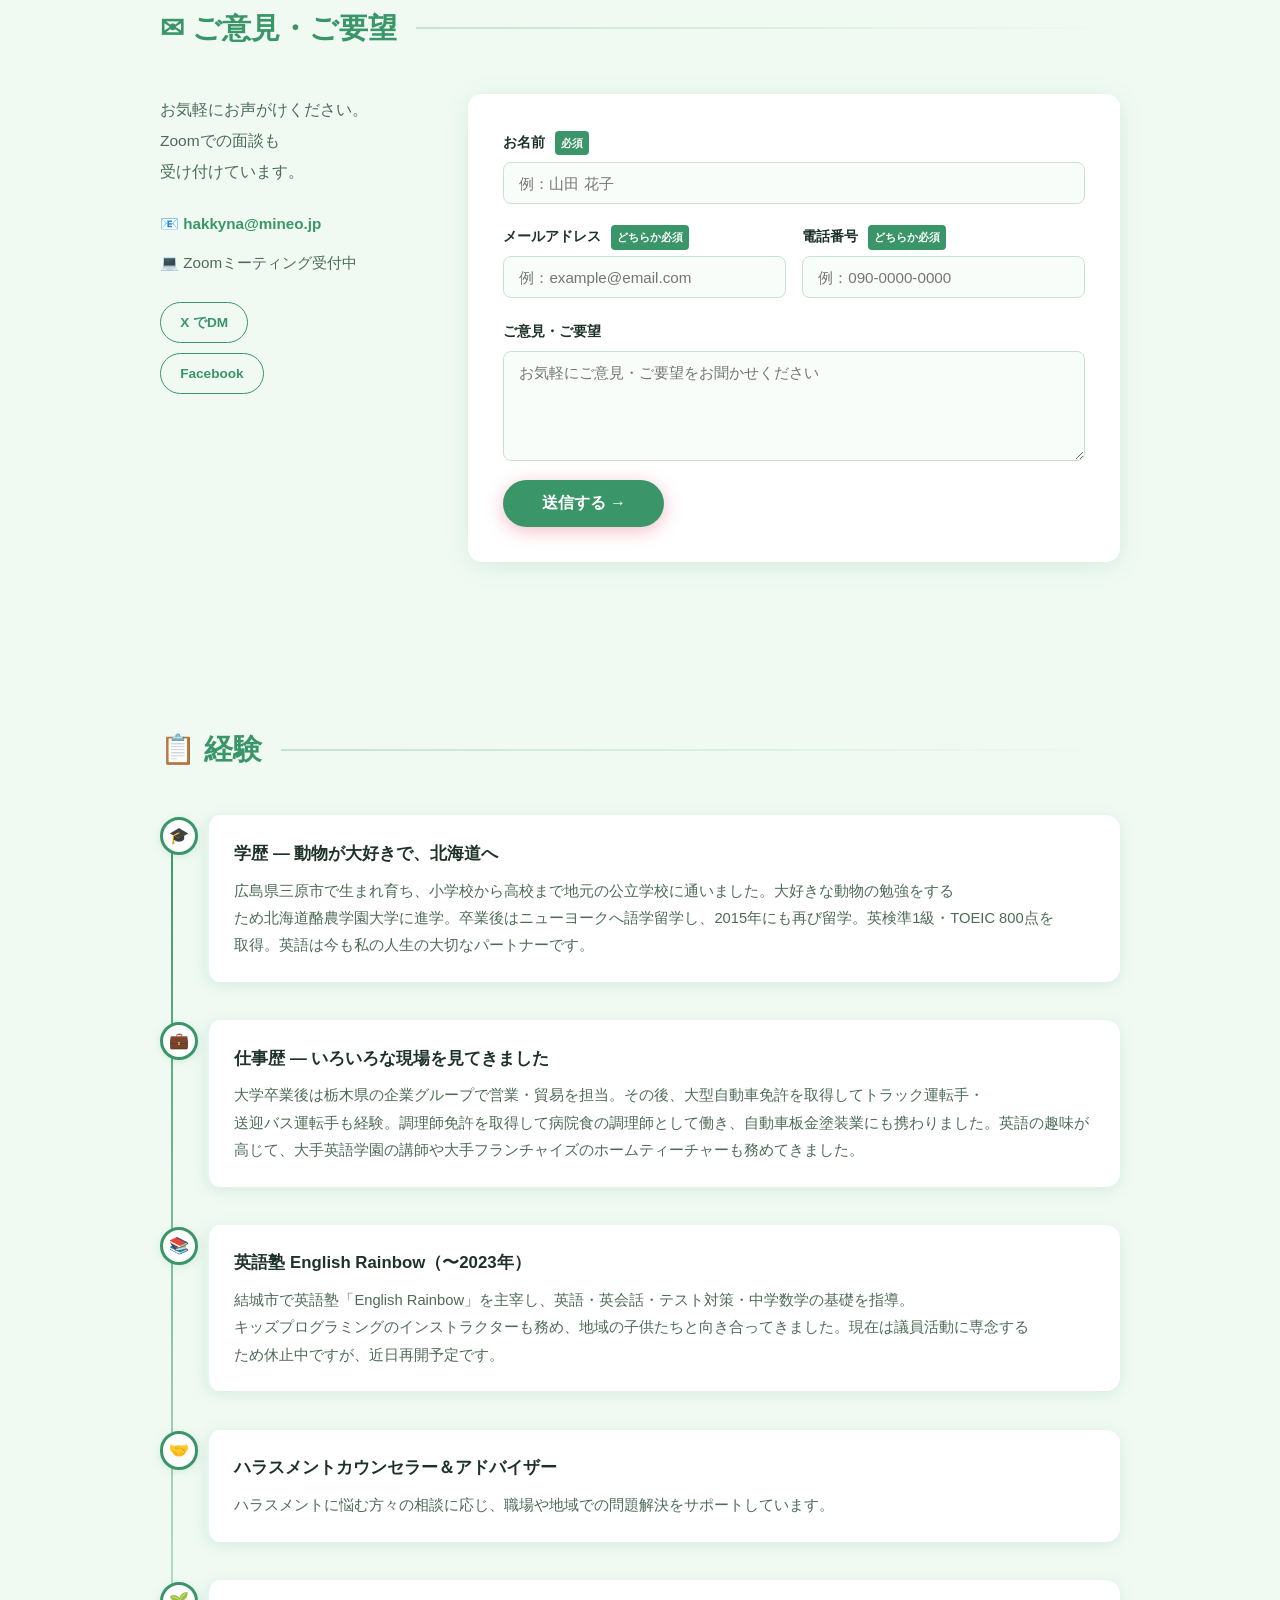
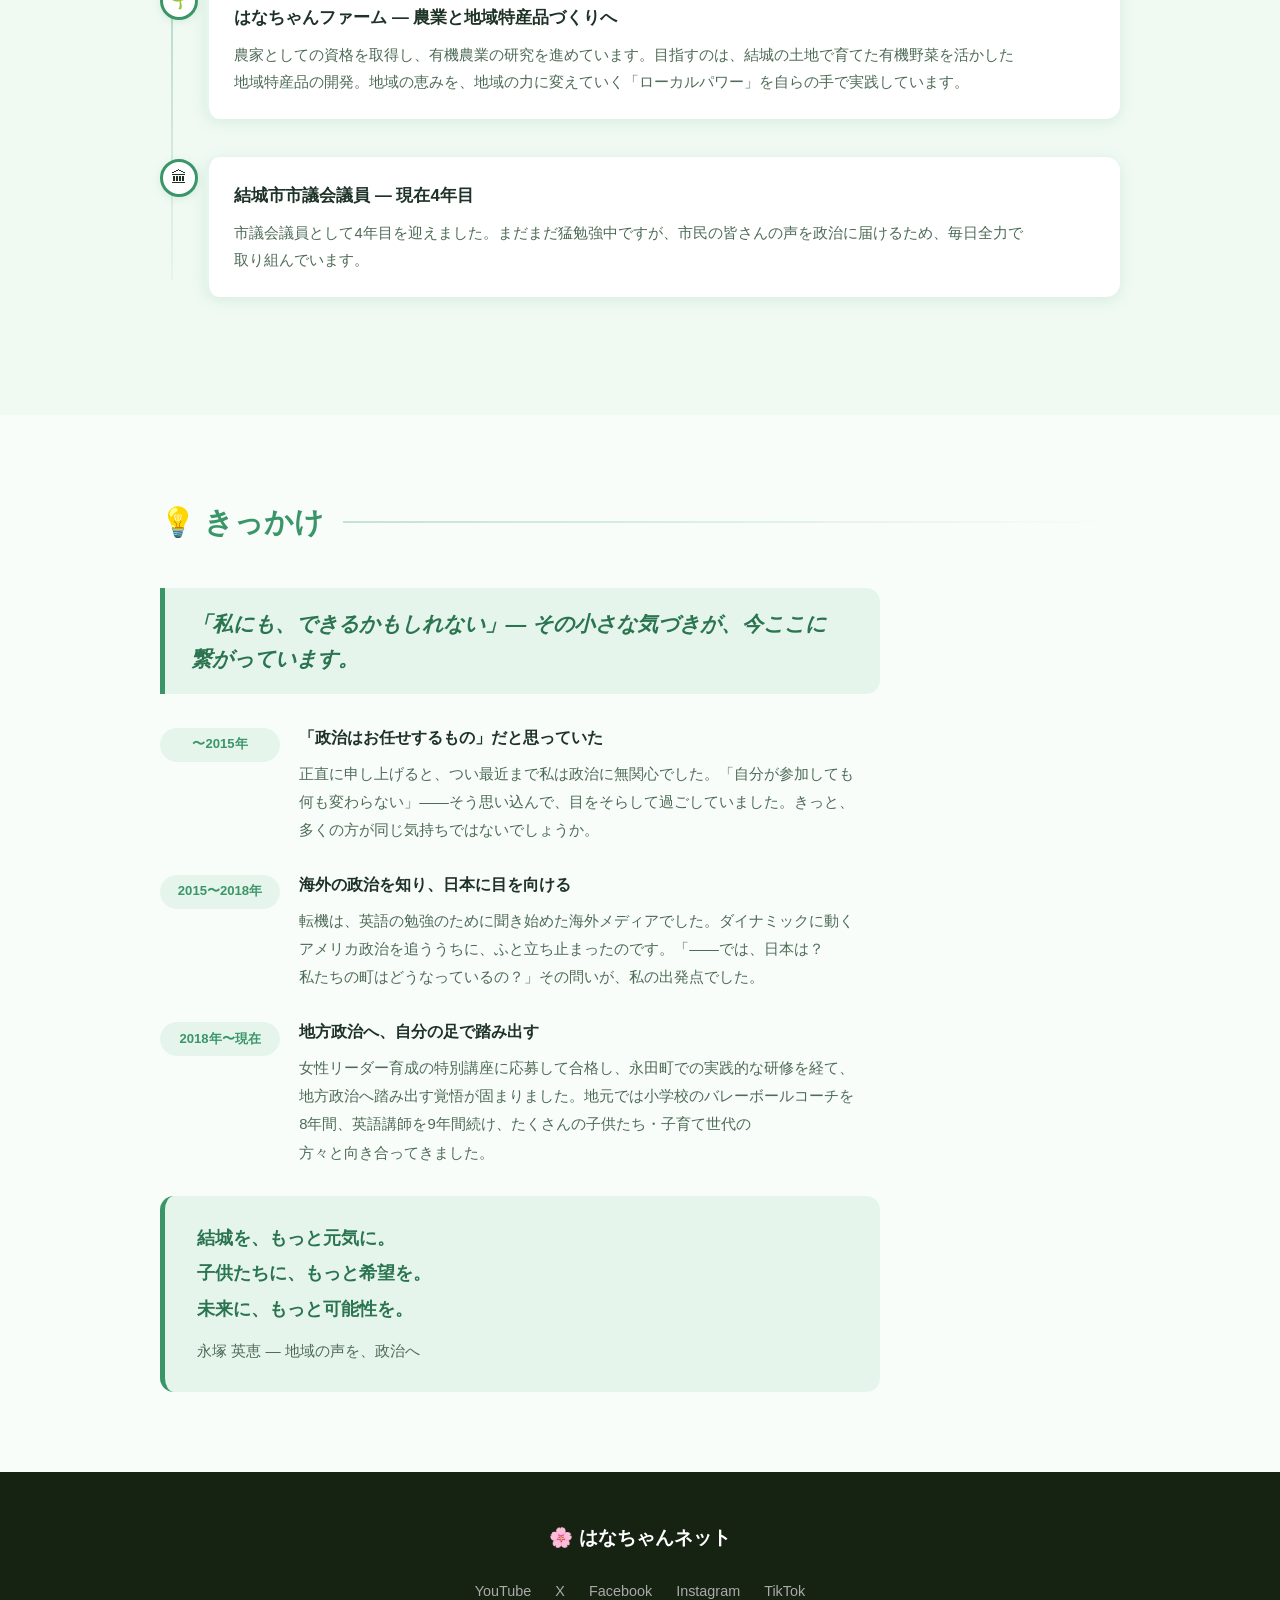
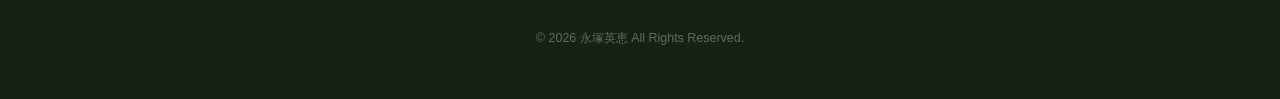
==== commit 81492c07: "Add files via upload" ====
--- a/index.html
+++ b/index.html
@@ -802,10 +802,37 @@
           </div>
         </div>
 
-        <!-- 右：Googleフォーム -->
-        <div class="contact-form fade-up">
-          <iframe src="https://docs.google.com/forms/d/e/1FAIpQLSc_sriMioGrXVc4UBAug0rokkKxKNO6ZLFs_sYJ8JFDeBodxg/viewform?embedded=true" width="100%" height="1174" frameborder="0" marginheight="0" marginwidth="0" style="border-radius:8px;">読み込んでいます…</iframe>
-        </div>
+        <!-- 右：お問い合わせフォーム -->
+        <form id="contact-form" class="contact-form fade-up" novalidate>
+          <input type="hidden" name="access_key" value="5a676f18-1610-4815-8c76-e10d3f0f1f70">
+          <input type="hidden" name="subject" value="hanachan.net よりお問い合わせ">
+
+          <div class="form-group">
+            <label for="cf-name">お名前 <span class="req">必須</span></label>
+            <input type="text" id="cf-name" name="name" placeholder="例：山田 花子">
+          </div>
+
+          <div class="form-row">
+            <div class="form-group">
+              <label for="cf-email">メールアドレス <span class="req">どちらか必須</span></label>
+              <input type="email" id="cf-email" name="email" placeholder="例：example@email.com">
+            </div>
+            <div class="form-group">
+              <label for="cf-phone">電話番号 <span class="req">どちらか必須</span></label>
+              <input type="tel" id="cf-phone" name="phone" placeholder="例：090-0000-0000">
+            </div>
+          </div>
+
+          <div class="form-group">
+            <label for="cf-message">ご意見・ご要望</label>
+            <textarea id="cf-message" name="message" rows="5" placeholder="お気軽にご意見・ご要望をお聞かせください"></textarea>
+          </div>
+
+          <p id="cf-error" style="color:#e05c7a;font-size:.88rem;display:none;margin:0;"></p>
+          <p id="cf-success" style="color:#2d9b6f;font-weight:bold;display:none;margin:0;">送信しました。ありがとうございます！折り返しご連絡いたします。</p>
+
+          <button type="submit" class="submit-btn">送信する &#x2192;</button>
+        </form>
 
       </div>
     </div>
@@ -1050,6 +1077,52 @@
       entries.forEach(e => { if (e.isIntersecting) e.target.classList.add('visible'); });
     }, { threshold: 0.12 });
     document.querySelectorAll('.fade-up').forEach(el => observer.observe(el));
+
+    // ── お問い合わせフォーム送信処理
+    (function () {
+      const form = document.getElementById('contact-form');
+      if (!form) return;
+      form.addEventListener('submit', async function (e) {
+        e.preventDefault();
+        const name  = document.getElementById('cf-name').value.trim();
+        const email = document.getElementById('cf-email').value.trim();
+        const phone = document.getElementById('cf-phone').value.trim();
+        const errorEl   = document.getElementById('cf-error');
+        const successEl = document.getElementById('cf-success');
+        const btn = form.querySelector('.submit-btn');
+
+        if (!name) {
+          errorEl.textContent = 'お名前をご入力ください。';
+          errorEl.style.display = 'block';
+          return;
+        }
+        if (!email && !phone) {
+          errorEl.textContent = 'メールアドレスまたは電話番号をご入力ください。';
+          errorEl.style.display = 'block';
+          return;
+        }
+        errorEl.style.display = 'none';
+        btn.disabled = true;
+        btn.textContent = '送信中…';
+
+        try {
+          const res  = await fetch('https://api.web3forms.com/submit', { method: 'POST', body: new FormData(form) });
+          const json = await res.json();
+          if (json.success) {
+            successEl.style.display = 'block';
+            form.reset();
+          } else {
+            errorEl.textContent = '送信に失敗しました。時間をおいてお試しください。';
+            errorEl.style.display = 'block';
+          }
+        } catch {
+          errorEl.textContent = '送信に失敗しました。時間をおいてお試しください。';
+          errorEl.style.display = 'block';
+        }
+        btn.disabled = false;
+        btn.textContent = '送信する →';
+      });
+    })();
   </script>
 
 </body>
